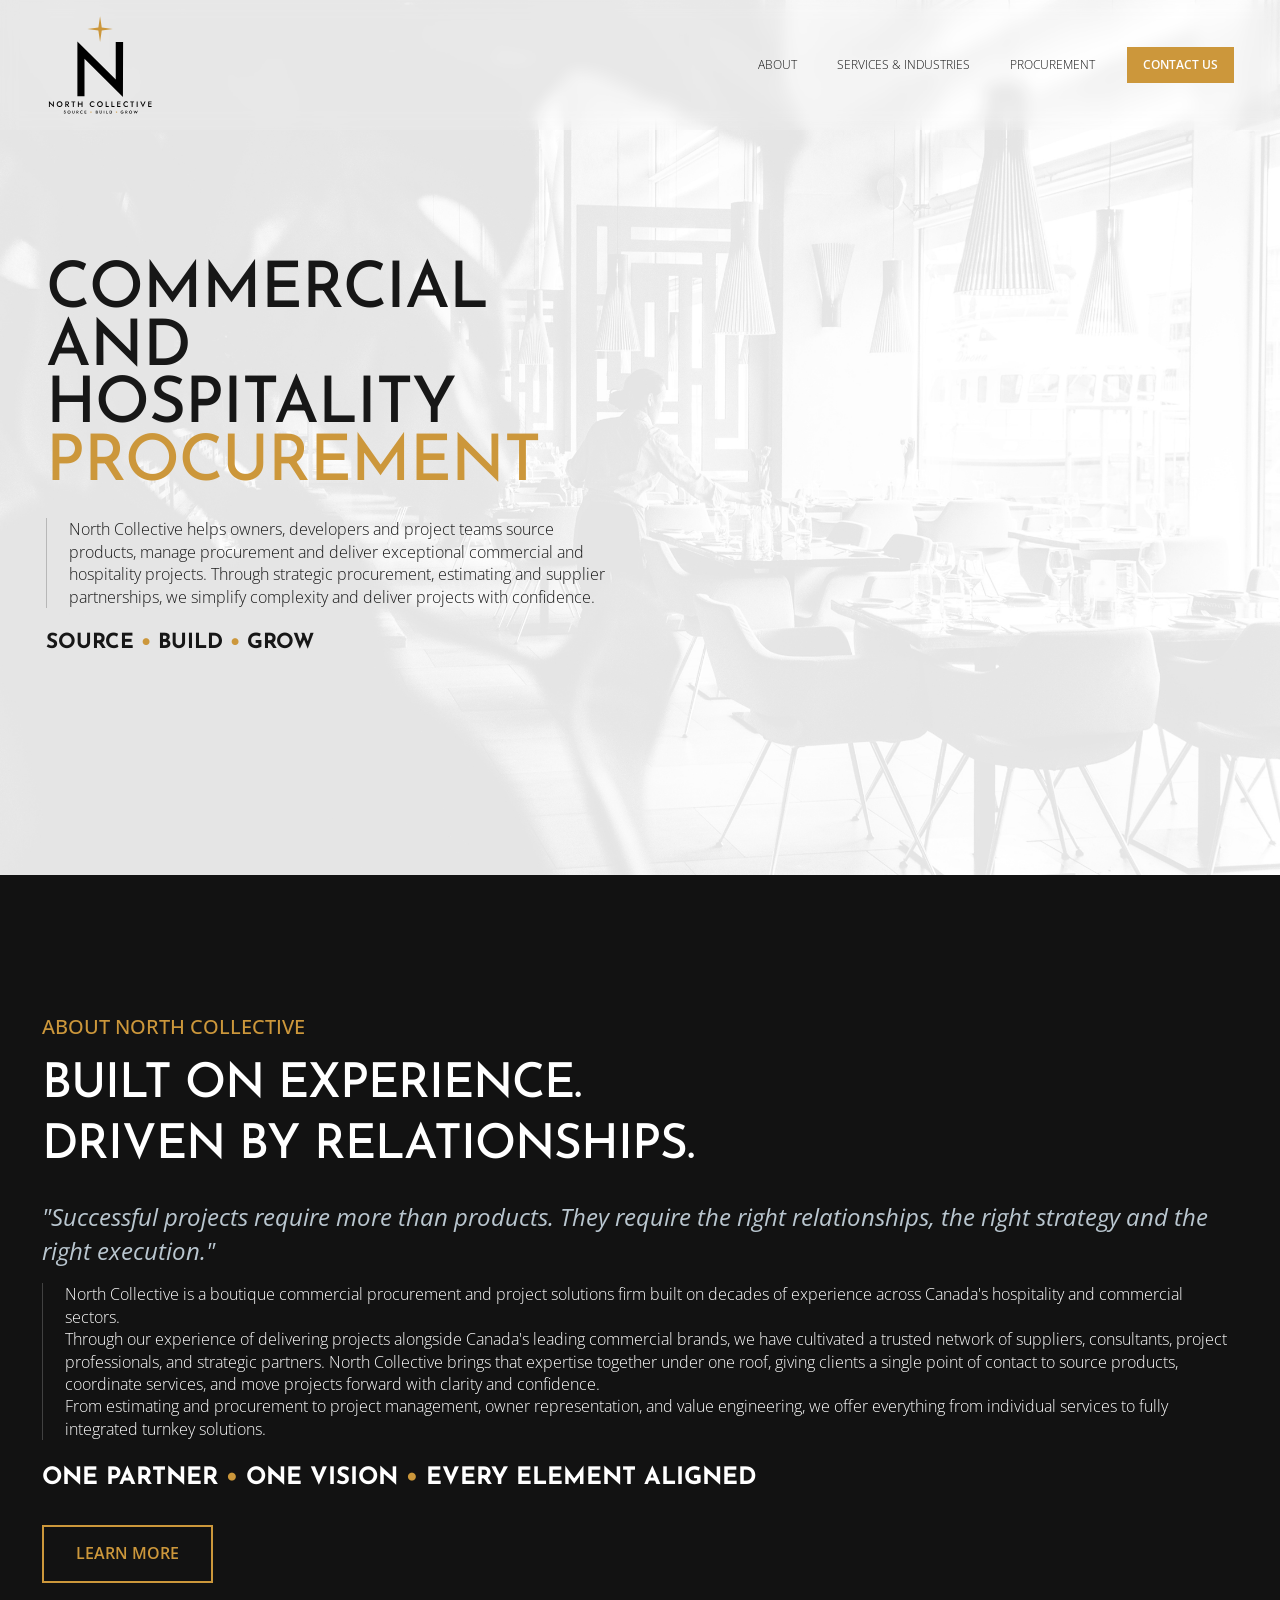
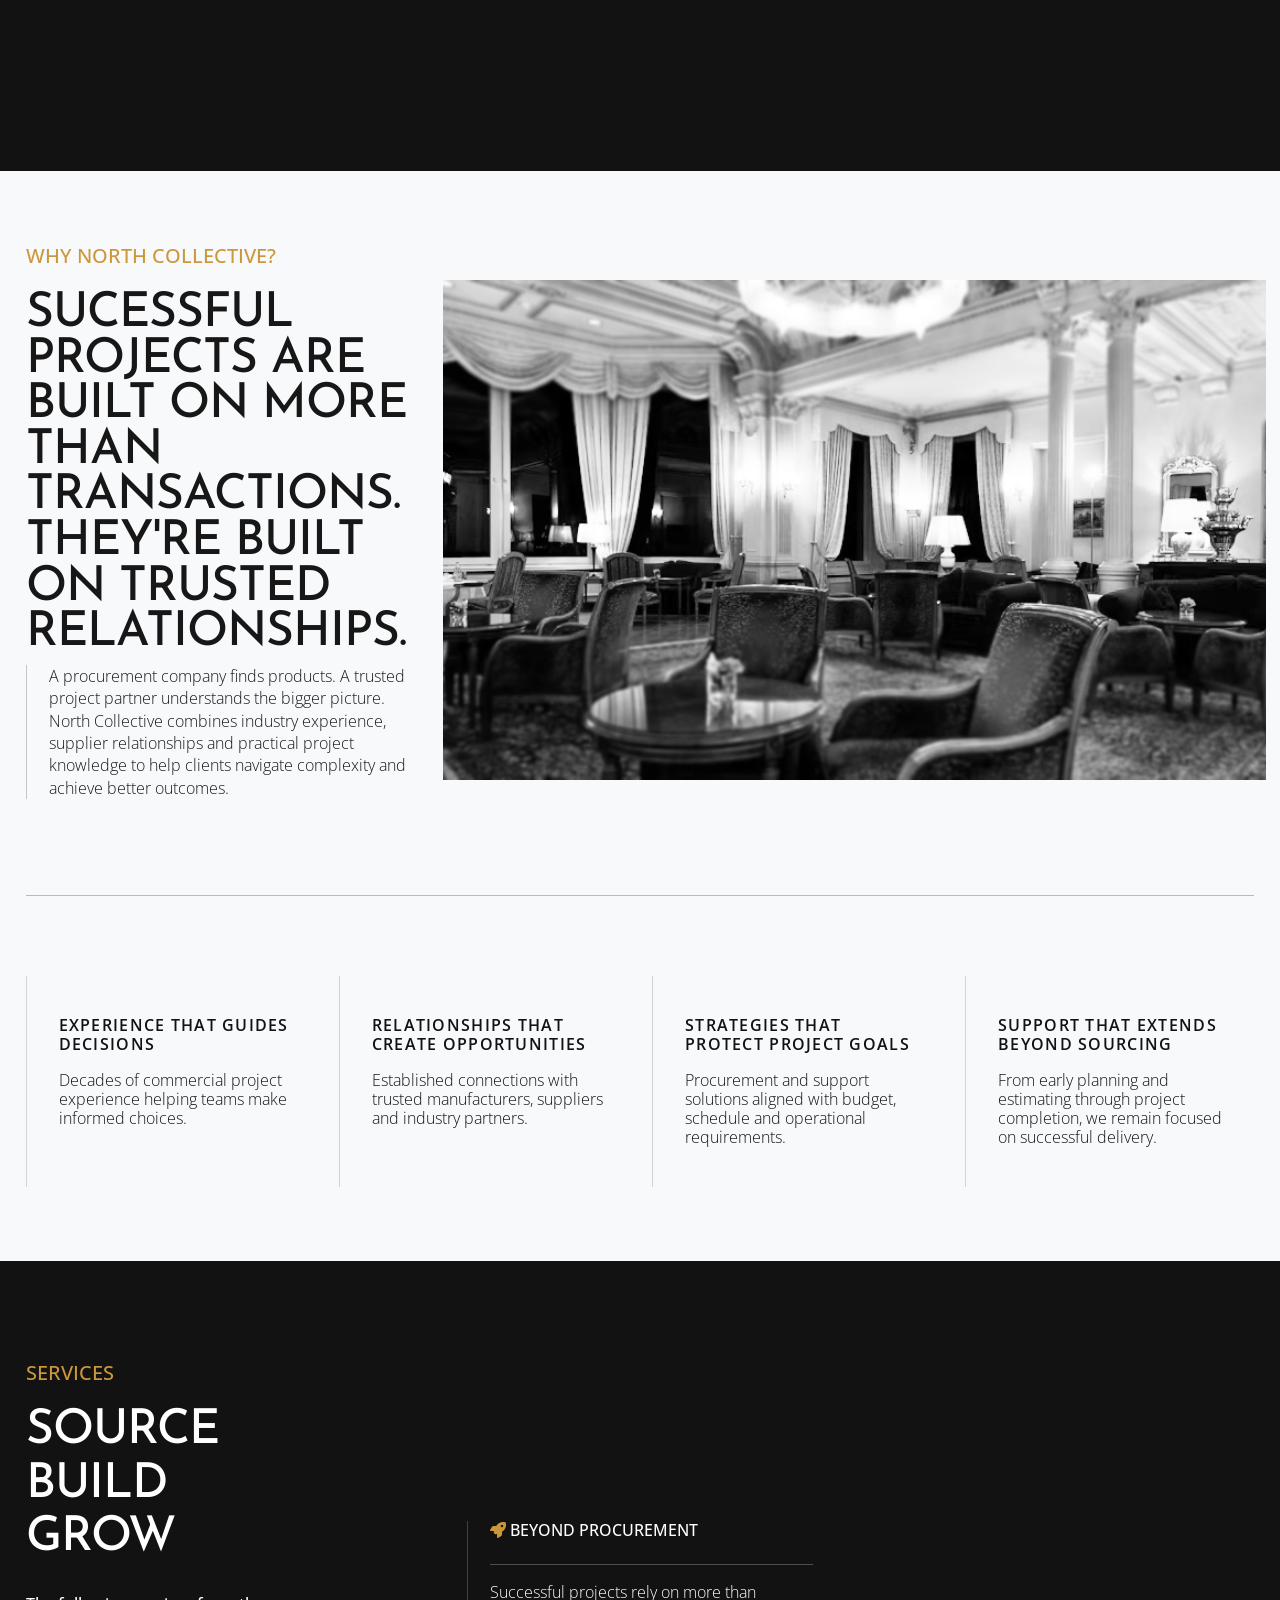
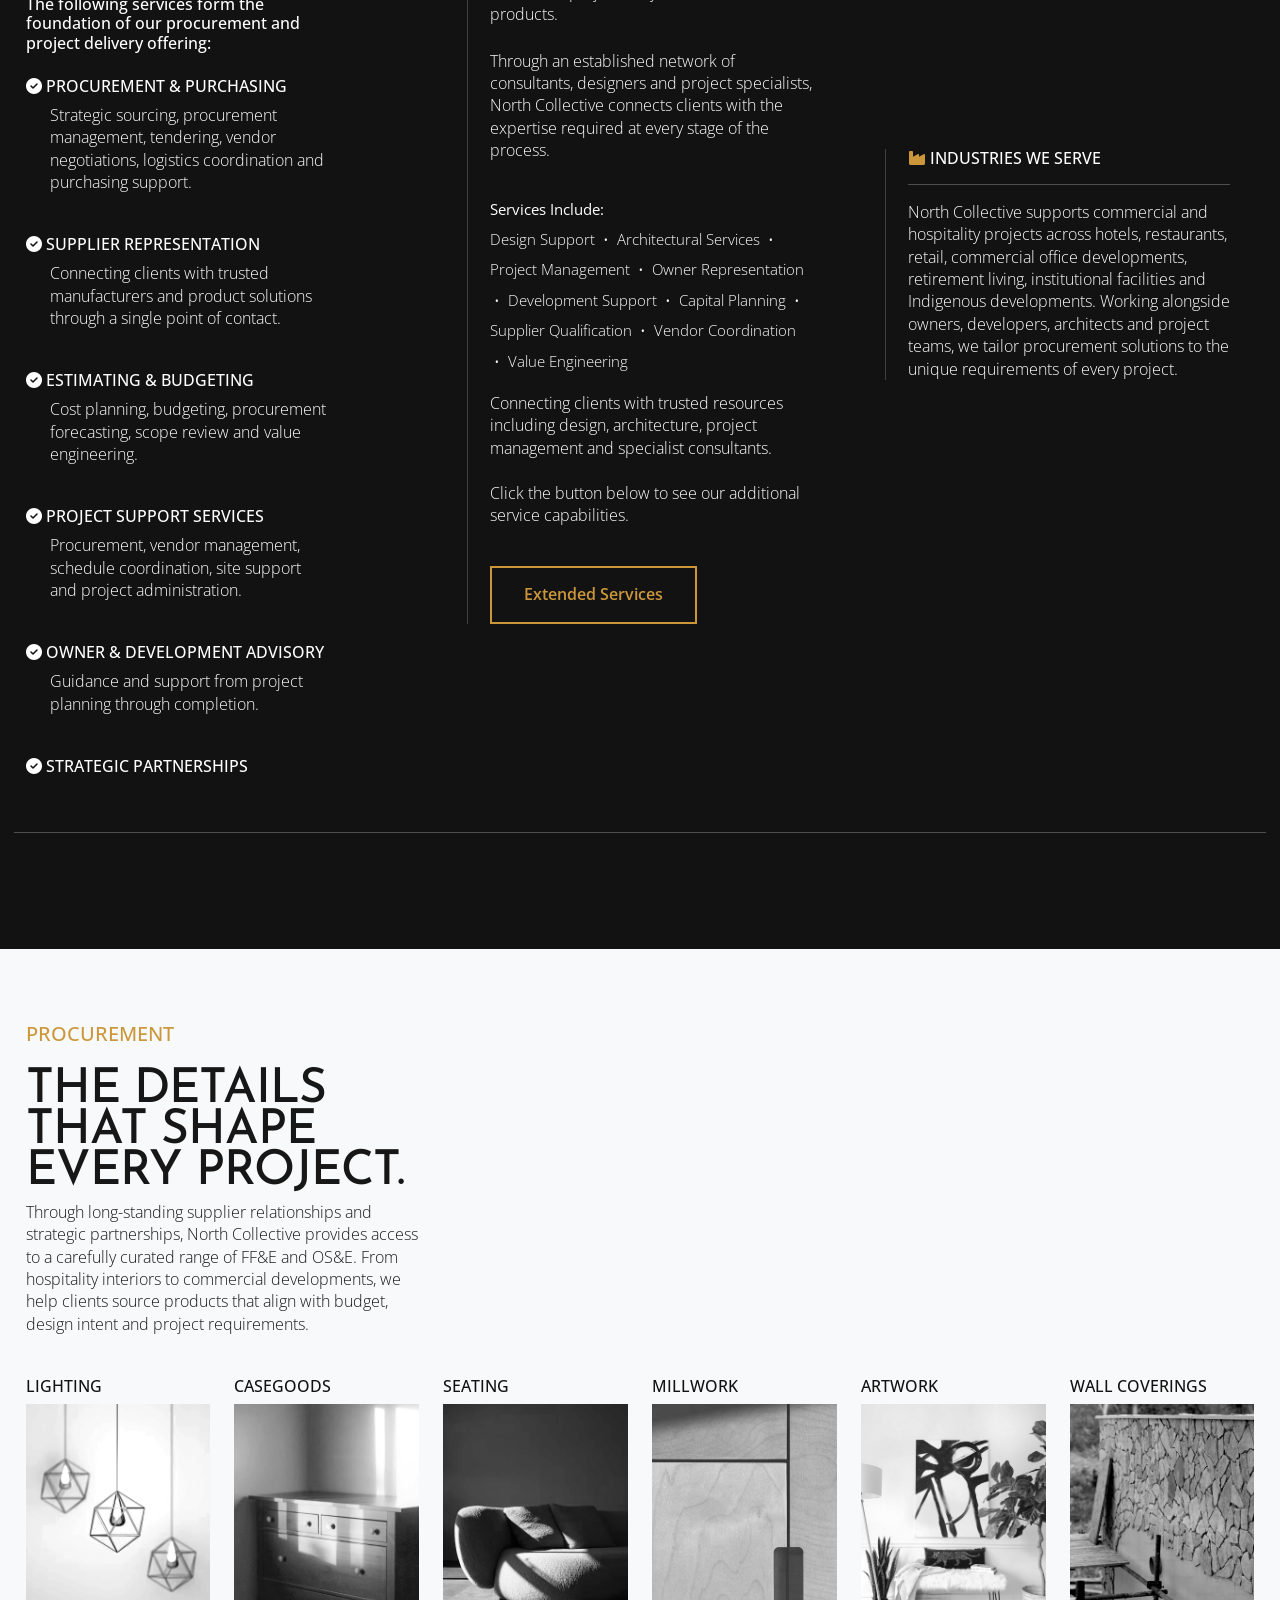
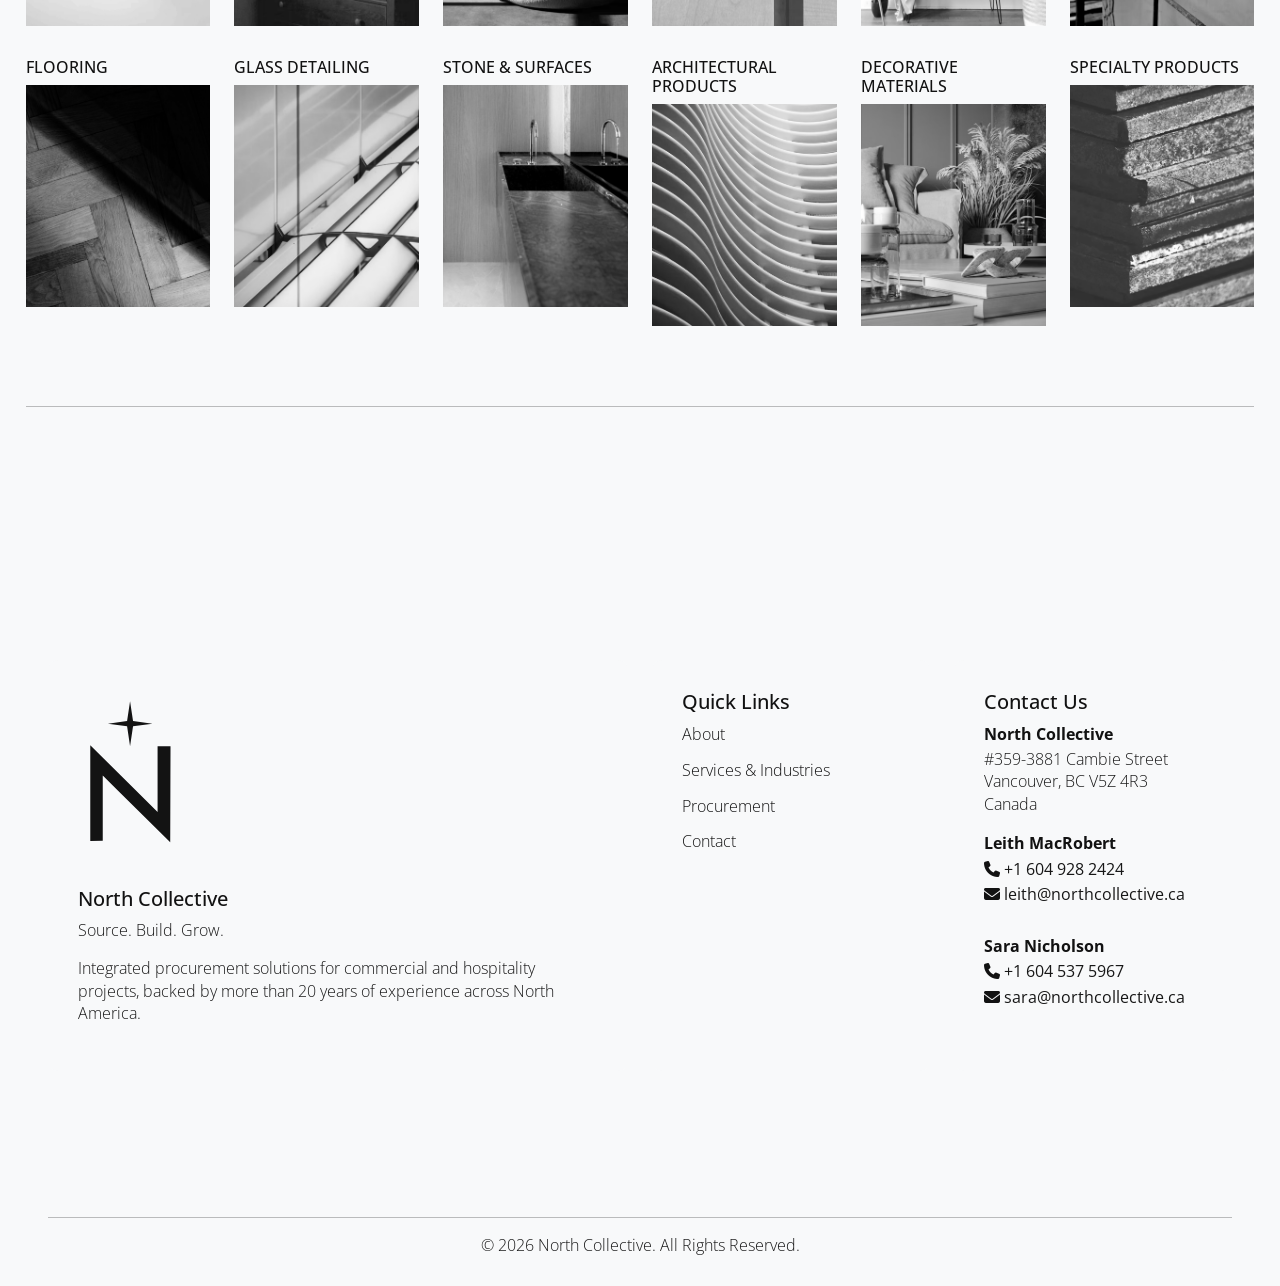
==== index.html @ ea425a79 "padding fix" ====
<!-- index.html -->
<!DOCTYPE html>
<html lang="en">
   <head>
      <meta charset="UTF-8" />
      <meta name="viewport" content="width=device-width, initial-scale=1.0" />
      <title>North Collective</title>
      <!--Fonts-->
      <link rel="preconnect" href="https://fonts.googleapis.com" />
      <link rel="preconnect" href="https://fonts.gstatic.com" crossorigin />
      <link
         href="https://fonts.googleapis.com/css2?family=Josefin+Sans:ital,wght@0,100..700;1,100..700&family=Open+Sans:ital,wght@0,300..800;1,300..800&display=swap"
         rel="stylesheet"
      />

      <!-- Bootstrap -->
      <link
         href="https://cdn.jsdelivr.net/npm/bootstrap@5.3.8/dist/css/bootstrap.min.css"
         rel="stylesheet"
      />
      <!-- Font Awesome -->
      <link
         rel="stylesheet"
         href="https://cdnjs.cloudflare.com/ajax/libs/font-awesome/6.7.2/css/all.min.css"
      />
      <!-- Favicon-->
      <link rel="icon" type="image/svg+xml" href="src/favicon.svg" />
      <!-- Custom CSS -->
      <link rel="stylesheet" href="style.css" />
   </head>
   <body>
      <!-- =========================
         HEADER / NAVBAR
         ========================== -->
      <header class="main-header">
         <div class="container-fluid header-container">
            <nav class="navbar navbar-expand-lg w-100">
               <!-- Logo -->
               <a class="navbar-brand logo" href="index.html">
                  <img
                     class="site-logo"
                     src="src/NC-landscapelogo.svg"
                     alt="North Collective Logo"
                  />
                  <img
                     class="logo-mobile"
                     src="src/NC-landscapelogomobile.svg"
                     alt="North Collective"
                  />
               </a>
               <!-- Mobile Toggle -->
               <button
                  class="navbar-toggler navbar-toggler-black"
                  type="button"
                  data-bs-toggle="collapse"
                  data-bs-target="#mainNav"
                  aria-controls="mainNav"
                  aria-expanded="false"
                  aria-label="Toggle navigation"
               >
                  <i class="fa-solid fa-bars"></i>
               </button>
               <!-- Navigation -->
               <div class="collapse navbar-collapse" id="mainNav">
                  <ul class="navbar-nav ms-auto gap-lg-4">
                     <li class="nav-item">
                        <a class="nav-link nav-hover" href="about.html"
                           >ABOUT</a
                        >
                     </li>
                     <li class="nav-item">
                        <a class="nav-link nav-hover" href="#services"
                           >SERVICES & INDUSTRIES</a
                        >
                     </li>
                     <li class="nav-item">
                        <a class="nav-link nav-hover" href="#products"
                           >PROCUREMENT</a
                        >
                     </li>
                     <!-- <li class="nav-item">
                        <a class="nav-link nav-hover" href="#projects"
                           >PROJECTS</a
                        >
                     </li> -->
                     <li class="nav-item">
                        <a
                           class="px-3 nav-link nav-contact-btn"
                           href="mailto:leith@northcollective.ca"
                           >CONTACT US</a
                        >
                     </li>
                  </ul>
               </div>
            </nav>
         </div>
      </header>
      <!-- =========================
     HERO SECTION
     ========================== -->
      <section class="hero-section">
         <div class="hero-overlay"></div>

         <div class="container-fluid hero-container position-relative">
            <div class="row align-items-center min-vh-75">
               <!-- Left Content -->
               <div class="col-lg-6 order-2 order-lg-1">
                  <div class="hero-content ">
                     <h2 class="slide-on2">
                        COMMERCIAL AND HOSPITALITY
                        <span class="bronze-text">PROCUREMENT</span>
                     </h2>

                     <p class="borderline-black slide-on delay2">
                        North Collective helps owners, developers and project
                        teams source products, manage procurement and deliver
                        exceptional commercial and hospitality projects. Through
                        strategic procurement, estimating and supplier
                        partnerships, we simplify complexity and deliver
                        projects with confidence.
                     </p>

                     <h4 class="pt-2 fw-bold slide-on2 delay3">
                        SOURCE <span class="bronze-text">•</span> BUILD
                        <span class="bronze-text">•</span>
                        GROW
                     </h4>
                  </div>
               </div>
               <div class="col-lg-6 order-1 order-lg-2 text-end">
               </div>
            </div>
         </div>
      </section>

      <!-- =========================
         ABOUT SECTION
         ========================== -->
      <section id="about" class="two-column-section">
         <div class="container-fluid hero-container position-relative">
            <div class="row g-5">
               <div class="about-content">
                  <h5 class="bronze-text ">ABOUT NORTH COLLECTIVE</h5>
                  <div class="py-3">
                     <h2 class="text-white ">BUILT ON EXPERIENCE.</h2>
                     <h2 class="text-white ">DRIVEN BY RELATIONSHIPS.</h2>
                  </div>
                  <p class="text-white">
                     <em>
                        "Successful projects require more than products. They
                        require the right relationships, the right strategy and
                        the right execution."</em
                     >
                  </p>
                  <p class="text-white borderline">
                     North Collective is a boutique commercial procurement and
                     project solutions firm built on decades of experience
                     across Canada's hospitality and commercial sectors.
                     <br />
                     Through our experience of delivering projects alongside
                     Canada's leading commercial brands, we have cultivated a
                     trusted network of suppliers, consultants, project
                     professionals, and strategic partners. North Collective
                     brings that expertise together under one roof, giving
                     clients a single point of contact to source products,
                     coordinate services, and move projects forward with clarity
                     and confidence.
                     <br />
                     From estimating and procurement to project management,
                     owner representation, and value engineering, we offer
                     everything from individual services to fully integrated
                     turnkey solutions.
                  </p>
                  <h4 class="pt-2 fw-bold text-white">
                     ONE PARTNER <span class="bronze-text">•</span> ONE VISION
                     <span class="bronze-text">•</span>
                     EVERY ELEMENT ALIGNED
                  </h4>

                  <a href="about.html" class="hero-btn-1 mt-4"> LEARN MORE </a>
               </div>
               <div class="col-lg-6 about-summary">
               </div>
            </div>
         </div>
      </section>

      <!-- =========================
     WHY NORTH COLLECTIVE
     ========================== -->
      <section class="new-reasoning-section py-5">
         <div class="container-fluid hero-container why-content">
            <!-- Top Row -->
            <div class="row align-items-center gy-5">
               <!-- Left Content -->
               <div class="col-lg-4 narrow-column">
                  <h5 class="bronze-text text-uppercase mb-4">
                     WHY NORTH COLLECTIVE?
                  </h5>

                  <h2>
                     SUCESSFUL PROJECTS ARE BUILT ON MORE THAN TRANSACTIONS.
                     THEY'RE BUILT ON TRUSTED RELATIONSHIPS.
                  </h2>

                  <p class="borderline-black">
                     A procurement company finds products. A trusted project
                     partner understands the bigger picture.<br />
                     North Collective combines industry experience, supplier
                     relationships and practical project knowledge to help
                     clients navigate complexity and achieve better outcomes.
                  </p>
               </div>

               <!-- Right Image -->
               <div class="col-lg-8 ms-auto pe-0">
                  <img
                     src="src/whyus-lounge.jpg"
                     alt="Commercial Hospitality"
                     class="img-fluid w-100 why-image"
                  />
               </div>
            </div>

            <!-- Divider -->
            <hr class="section-divider" />

            <!-- Bottom Cards -->
            <div class="row gy-5">
               <div class="col-md-6 col-xl-3">
                  <div class="reason-card">
                     <h6 class="text-uppercase mb-3">
                        Experience that guides decisions
                     </h6>

                     <p>
                        Decades of commercial project experience helping teams
                        make informed choices.
                     </p>
                  </div>
               </div>

               <div class="col-md-6 col-xl-3">
                  <div class="reason-card">
                     <h6 class="text-uppercase mb-3">
                        Relationships that create opportunities
                     </h6>

                     <p>
                        Established connections with trusted manufacturers,
                        suppliers and industry partners.
                     </p>
                  </div>
               </div>

               <div class="col-md-6 col-xl-3">
                  <div class="reason-card">
                     <h6 class="text-uppercase mb-3">
                        Strategies that protect project goals
                     </h6>

                     <p>
                        Procurement and support solutions aligned with budget,
                        schedule and operational requirements.
                     </p>
                  </div>
               </div>

               <div class="col-md-6 col-xl-3">
                  <div class="reason-card">
                     <h6 class="text-uppercase mb-3">
                        Support that extends beyond sourcing
                     </h6>

                     <p>
                        From early planning and estimating through project
                        completion, we remain focused on successful delivery.
                     </p>
                  </div>
               </div>
            </div>
         </div>
      </section>

      <!-- =========================
     SERVICES SECTION
     ========================== -->
      <section id="services" class="two-column-section">
         <div class="container-fluid hero-container">
            <div class="row align-items-center gy-5">
               <!-- LEFT -->
               <div class="col-lg-4">
                  <div >
                     <h5 class="bronze-text mb-4">SERVICES</h5>

                     <div class="mb-4">
                        <h2 class="text-white">SOURCE</h2>
                        <h2 class="text-white">BUILD</h2>
                        <h2 class="text-white">GROW</h2>
                        <br />
                        <h6 class="text-white services-list">
                           The following services form the foundation of our
                           procurement and project delivery offering:
                        </h6>
                     </div>

                     <div class="services-list">
                        <h6 class="text-white">
                           <i class="fa-solid fa-circle-check"></i>
                           PROCUREMENT & PURCHASING
                        </h6>

                        <p class="text-white ps-4">
                           Strategic sourcing, procurement management,
                           tendering, vendor negotiations, logistics
                           coordination and purchasing support.
                        </p>

                        <br />

                        <h6 class="text-white">
                           <i class="fa-solid fa-circle-check"></i>
                           SUPPLIER REPRESENTATION
                        </h6>

                        <p class="text-white ps-4">
                           Connecting clients with trusted manufacturers and
                           product solutions through a single point of contact.
                        </p>

                        <br />

                        <h6 class="text-white">
                           <i class="fa-solid fa-circle-check"></i>
                           ESTIMATING & BUDGETING
                        </h6>

                        <p class="text-white ps-4">
                           Cost planning, budgeting, procurement forecasting,
                           scope review and value engineering.
                        </p>

                        <br />

                        <h6 class="text-white">
                           <i class="fa-solid fa-circle-check"></i>
                           PROJECT SUPPORT SERVICES
                        </h6>

                        <p class="text-white ps-4">
                           Procurement, vendor management, schedule
                           coordination, site support and project
                           administration.
                        </p>

                        <br />

                        <h6 class="text-white">
                           <i class="fa-solid fa-circle-check"></i>
                           OWNER & DEVELOPMENT ADVISORY
                        </h6>

                        <p class="text-white ps-4">
                           Guidance and support from project planning through
                           completion.
                        </p>

                        <br />

                        <h6 class="text-white">
                           <i class="fa-solid fa-circle-check"></i>
                           STRATEGIC PARTNERSHIPS
                        </h6>
                     </div>
                  </div>
               </div>

               <!-- RIGHT -->
               <div class="col-lg-4 d-flex align-items-center">
                  <div class="mx-4 beyond-procurement borderline">
                     <div>
                        <h6 class="text-white mb-4">
                           <i class="fa-solid fa-rocket bronze-text"></i> BEYOND
                           PROCUREMENT
                        </h6>
                        <hr class="section-divider-white" />
                        <p class="text-white mb-4">
                           Successful projects rely on more than products.
                        </p>
                        <p class="text-white mb-4">
                           Through an established network of consultants,
                           designers and project specialists, North Collective
                           connects clients with the expertise required at every
                           stage of the process.
                        </p>
                        <p class="text-white mb-4"></p>
                        <p class="text-white support-services">
                           <strong> Services Include: </strong> <br />
                           Design Support &nbsp;•&nbsp; Architectural Services
                           &nbsp;•&nbsp; Project Management &nbsp;•&nbsp; Owner
                           Representation &nbsp;•&nbsp; Development Support
                           &nbsp;•&nbsp; Capital Planning &nbsp;•&nbsp; Supplier
                           Qualification &nbsp;•&nbsp; Vendor Coordination
                           &nbsp;•&nbsp; Value Engineering
                        </p>
                        <p class="text-white">
                           Connecting clients with trusted resources including
                           design, architecture, project management and
                           specialist consultants.<br />
                           <br />Click the button below to see our additional
                           service capabilities.
                        </p>
                        <a href="extendedservices.html" class="hero-btn-1 mt-4">
                           Extended Services
                        </a>
                     </div>
                  </div>
               </div>
               <div class="col-lg-4">
                  <div class="mx-4 borderline">
                     <h6 class="text-white mb-3">
                        <i class="fa-solid fa-industry bronze-text"></i>
                        INDUSTRIES WE SERVE
                     </h6>

                     <hr class="section-divider-white" />

                     <p class="text-white">
                        North Collective supports commercial and hospitality
                        projects across hotels, restaurants, retail, commercial
                        office developments, retirement living, institutional
                        facilities and Indigenous developments. Working
                        alongside owners, developers, architects and project
                        teams, we tailor procurement solutions to the unique
                        requirements of every project.
                     </p>
                  </div>
               </div>
               <hr class="section-divider-white" />
            </div>
         </div>
      </section>

      <!-- =========================
     PRODUCTS
     ========================== -->
      <section id="products" class="new-reasoning-section py-5">
         <div class="container-fluid hero-container product-content">
            <!-- Top Row -->
            <div class="row align-items-center gy-5">
               <!-- Left Content -->
               <div class="col-lg-4 narrow-column">
                  <h5 class="bronze-text text-uppercase mb-4">PROCUREMENT</h5>

                  <h2 class="h2-lineheight-fix text-uppercase">
                     THE DETAILS THAT SHAPE EVERY PROJECT.
                  </h2>

                  <p>
                     Through long-standing supplier relationships and strategic
                     partnerships, North Collective provides access to a
                     carefully curated range of FF&E and OS&E. From hospitality
                     interiors to commercial developments, we help clients
                     source products that align with budget, design intent and
                     project requirements.
                  </p>
               </div>

               <!-- Right Image -->
               <div class="col-lg-8 ms-auto pe-0"></div>
            </div>

            <!-- Divider -->
            <!-- <hr class="section-divider"> -->
            <br />

            <!-- ROW 1 -->
            <div class="row g-4 product-grid">
               <div class="col-6 col-md-4 col-lg-2">
                  <div class="product-card">
                     <h6>LIGHTING</h6>

                     <img
                        src="src/products/lighting1.jpg"
                        class="img-fluid"
                        alt="Lighting"
                     />
                  </div>
               </div>

               <div class="col-6 col-md-4 col-lg-2">
                  <div class="product-card">
                     <h6>CASEGOODS</h6>

                     <img
                        src="src/products/casegoods.jpg"
                        class="img-fluid"
                        alt="Casegoods"
                     />
                  </div>
               </div>

               <div class="col-6 col-md-4 col-lg-2">
                  <div class="product-card">
                     <h6>SEATING</h6>

                     <img
                        src="src/products/seating.jpg"
                        class="img-fluid"
                        alt="Seating"
                     />
                  </div>
               </div>

               <div class="col-6 col-md-4 col-lg-2">
                  <div class="product-card">
                     <h6>MILLWORK</h6>

                     <img
                        src="src/products/millwork.jpg"
                        class="img-fluid"
                        alt="Millwork"
                     />
                  </div>
               </div>

               <div class="col-6 col-md-4 col-lg-2">
                  <div class="product-card">
                     <h6>ARTWORK</h6>

                     <img
                        src="src/products/artwork.jpg"
                        class="img-fluid"
                        alt="Artwork"
                     />
                  </div>
               </div>

               <div class="col-6 col-md-4 col-lg-2">
                  <div class="product-card">
                     <h6>WALL COVERINGS</h6>

                     <img
                        src="src/products/wallcoverings.jpg"
                        class="img-fluid"
                        alt="Wall Coverings"
                     />
                  </div>
               </div>
            </div>

            <!-- ROW 2 -->
            <div class="row g-4 mt-2 product-grid">
               <div class="col-6 col-md-4 col-lg-2">
                  <div class="product-card">
                     <h6>FLOORING</h6>

                     <img
                        src="src/products/Flooring.jpg"
                        class="img-fluid"
                        alt="Flooring"
                     />
                  </div>
               </div>

               <div class="col-6 col-md-4 col-lg-2">
                  <div class="product-card">
                     <h6>GLASS DETAILING</h6>

                     <img
                        src="src/products/glass.jpg"
                        class="img-fluid"
                        alt="Glass Detailing"
                     />
                  </div>
               </div>

               <div class="col-6 col-md-4 col-lg-2">
                  <div class="product-card">
                     <h6>STONE & SURFACES</h6>

                     <img
                        src="src/products/stone.jpg"
                        class="img-fluid"
                        alt="Stone & Surfaces"
                     />
                  </div>
               </div>

               <div class="col-6 col-md-4 col-lg-2">
                  <div class="product-card">
                     <h6>ARCHITECTURAL PRODUCTS</h6>

                     <img
                        src="src/products/architectural.jpg"
                        class="img-fluid"
                        alt="Architectural Products"
                     />
                  </div>
               </div>

               <div class="col-6 col-md-4 col-lg-2">
                  <div class="product-card">
                     <h6>DECORATIVE MATERIALS</h6>

                     <img
                        src="src/products/decorative.jpg"
                        class="img-fluid"
                        alt="Decorative Materials"
                     />
                  </div>
               </div>

               <div class="col-6 col-md-4 col-lg-2">
                  <div class="product-card">
                     <h6>SPECIALTY PRODUCTS</h6>

                     <img
                        src="src/products/specialty.jpg"
                        class="img-fluid"
                        alt="Specialty Construction Products"
                     />
                  </div>
               </div>
            </div>
            <hr class="section-divider" />
         </div>
      </section>

      <!-- =========================
         CONTACT SECTION
         ========================== -->
      <section class="contact-section">
         <div class="px-5">
            <div class="row g-4">
               <div class="col-md-6">
                  <div class="contact-box">
                     <img
                        class="footer-logo"
                        src="src/NC-IconLogo-Black.svg"
                        alt="North Collective Logo"
                     />
                     <br />
                     <h5>North Collective</h5>
                     <p>Source. Build. Grow.</p>
                     <p>
                        Integrated procurement solutions for commercial and
                        hospitality projects, backed by more than 20 years of
                        experience across North America.
                     </p>
                  </div>
               </div>
               <div class="col-md-3">
                  <div class="contact-box">
                     <div class="footer-links">
                        <h5>Quick Links</h5>
                        <ul>
                           <li><a href="about.html">About</a></li>
                           <li>
                              <a href="index.html#services"
                                 >Services & Industries</a
                              >
                           </li>
                           <li>
                              <a href="index.html#products">Procurement</a>
                           </li>
                           <li>
                              <a href="mailto:leith@northcollective.ca"
                                 >Contact</a
                              >
                           </li>
                        </ul>
                     </div>
                  </div>
               </div>
               <div class="col-md-3">
                  <div class="contact-box">
                     <h5>Contact Us</h5>
                     <div class="company-info">
                        <strong>North Collective</strong>
                        <p>
                           #359-3881 Cambie Street<br />
                           Vancouver, BC V5Z 4R3<br />
                           Canada
                        </p>
                     </div>
                     <div>
                        <strong>Leith MacRobert</strong>
                        <br />
                        <i class="fa-solid fa-phone"></i>
                        <a href="tel:+16049282424">+1 604 928 2424</a><br />
                        <i class="fa-solid fa-envelope"></i>
                        <a href="mailto:leith@northcollective.ca"
                           >leith@northcollective.ca</a
                        >
                     </div>
                     <br />
                     <div>
                        <strong>Sara Nicholson</strong>
                        <br />
                        <i class="fa-solid fa-phone"></i>
                        <a href="tel:+16045375967">+1 604 537 5967</a><br />
                        <i class="fa-solid fa-envelope"></i>
                        <a href="mailto:sara@northcollective.ca"
                           >sara@northcollective.ca</a
                        >
                     </div>
                  </div>
               </div>
            </div>
         </div>
      </section>
      <!-- =========================
         FOOTER
         ========================== -->
      <footer class="main-footer">
         <div class="px-5 text-center">
            <hr class="section-divider-footer" />
            <p>&copy; 2026 North Collective. All Rights Reserved.</p>
         </div>
      </footer>
      <!-- Bootstrap JS -->
      <script src="https://cdn.jsdelivr.net/npm/bootstrap@5.3.8/dist/js/bootstrap.bundle.min.js"></script>
   </body>
</html>
---- style.css ----
/* =========================GLOBAL========================= */
:root {
	--primary-bg: #000000;
	--secondary-bg: #f8f9fa;
	--white: #fefefe;
	--charcoal: #121212;
	--bronze: #cc973b;
--bronze-light: #ddb05d;
	--border-light: #eee;
	--grey: #808080;
}
body {
	font-family: "Open Sans", sans-serif;
	color: var(--charcoal);
	line-height: 1.6;
}
section {
	padding: 100px 0;
}
a {
	color:#171717;
    text-decoration: none;
}

.h2-lineheight-fix
{
	line-height: 0.85;
}

em {
  color:#BAC7D0;
  font-weight: bolder;
  font-size: 24px;
}

p {
	color:#171717;
	font-family: "Open Sans", sans-serif;
	font-weight: 300;
	letter-spacing: −1px; 
	line-height:1.4 ;
}

h1 {
  color:#171717;
  font-family: "Josefin Sans", sans-serif;
 
  font-size:clamp(2.3rem,6vw,4.5rem);

line-height:.95;

letter-spacing:-.05em;
  font-weight: 600;
   /* font-size: 72px;
  letter-spacing: -7px;
  line-height: 58px; */
}

h2 {
	color:#171717;
	font-family: "Josefin Sans", sans-serif;
font-size:clamp(2rem,4vw,3rem);

line-height:.95;
	font-weight:500;
	letter-spacing:-1px;
}
h4 {
	color:#171717;
	font-family: "Josefin Sans", sans-serif;
	font-weight:400;
}
.section-heading {
	margin-bottom: 60px;
}
.bronze-text {
	color: var(--bronze);
}

.borderline {
  padding-left: 22px;
  border-left: 1px solid rgba(255, 255, 255, 0.2);
}

.borderline-right {
  border-right: 1px solid rgba(255, 255, 255, 0.2);
}

.borderline-black {
  padding-left: 22px;
  border-left: 1px solid rgba(0, 0, 0, 0.2);
}

.image-wrapper{
    position:relative;
    display:inline-block;
}

.photo-credit{
    position:absolute;
    bottom:12px;
    right:12px;
    background:rgb(24, 24, 24);
	color:white;
    padding:2px 6px;
    font-size:.6rem;
    letter-spacing:.08em;
}

li {
  font-weight: 300;
}

/* =========================HEADER========================= */
/* =========================
   DROPDOWN
========================= */

.nav-item.dropdown{
    position:relative;
}

.dropdown-menu{
    display:block;
    opacity:1;
    visibility:hidden;
    transform:translateY(10px);

    border:0;
    border-radius:0;
    background:transparent;
    box-shadow:none;
    padding:.75rem 0;
    min-width:220px;

    transition:
        opacity .3s ease,
        transform .3s ease,
        visibility .3s ease;
}

.nav-item.dropdown:hover .dropdown-menu{
    visibility:visible;
    transform:translateY(0);
}

/* Menu Items */

.dropdown-item{
	    padding-left:.5rem;
    background: rgba(255, 255, 255, 0.55);
	backdrop-filter: blur(6px);
    color:var(--charcoal);
    font-size:.8rem;
    letter-spacing:.08em;
    text-transform:uppercase;

    /* padding:.4rem 0; */

    transition:
        color .25s ease,
        padding-left .25s ease;
}

.dropdown-item:hover,
.dropdown-item:focus{
    background: rgba(255, 255, 255, 1);
    color:var(--bronze);
    padding-left:.5rem;
}

/*------------*/

.site-logo {
	height: 52px;
	width: auto;
	display: block;
	margin-left: 20px;
}
.logo-mobile {
	display: none;
}
.header-container,.hero-container {
	padding-left: 2%;
	padding-right: 2%;
}
.main-header {
    position: absolute;
    top: 0;
    left: 0;
    width: 100%;
    z-index: 1000;

    background: rgba(255, 255, 255, 0.08);
    backdrop-filter: blur(8px);
    -webkit-backdrop-filter: blur(8px);
}

.alt-header {
    position: absolute;
    top: 0;
    left: 0;
    width: 100%;
    z-index: 1000;
    background: var(--charcoal)
}

.nav-link {
	position: relative;
	font-weight: 300;
	color: var(--charcoal);
	font-size: 12px;
}
.nav-hover::after {
	content: "";
	position: absolute;
	left: 0;
	bottom: 5px;
	width: 0%;
	height: 1px;
	background: var(--bronze);
	;
	transition: width 0.3s ease;
}

.navbar.navbar-expand-lg.w-100-dark {
  background-color: var(--charcoal);
}

.nav-hover:hover::after {
	width: 100%;
}

.navbar-collapse {
  flex-grow: 1;
  flex-basis: 100%;
  align-items: center;
  padding: 20px;
}

.navbar-toggler-icon{
    display:none;
}

.navbar-toggler{
	padding-right:20px;
    border:0;
    box-shadow:none;
    color:white;
    font-size:1.6rem;
    transition:.25s;
	background-color: transparent;
}

.navbar-toggler-black{
	padding-right:20px;
    border:0;
    box-shadow:none;
    color:rgb(0, 0, 0);
    font-size:1.6rem;
    transition:.25s;
	background-color: transparent;
}

.navbar-toggler:hover{
    color:var(--bronze);
}

.navbar-toggler-black:hover{
    color:var(--bronze);
}

.navbar-toggler:focus{
    box-shadow:none;
	color:var(--bronze);
}

.navbar-toggler:active{
    opacity:.6;
	color:var(--bronze);
}
/* =========================HERO SECTION========================= */
.hero-section {
	position: relative;
	background-color: var(--secondary-bg);
	 background-image: url('src/herobg.jpg'); 
	
	background-size: cover;
	background-position: center;
	min-height: 750px;
	display: flex;
	align-items: center;
}
 /* .hero-overlay {
	position: absolute;
	inset: 0;
background: linear-gradient(
		to right,
		rgba(0,0,0,1) 0%,
		rgba(0,0,0,0) 100%
	);
} */

.min-vh-75 {
	min-height: 75vh;
}
.hero-content {
  position: relative;
  z-index: 2;
  color: var(--black);
  overflow-wrap: break-word;
  padding: 20px;
    padding-top: 20px;
    padding-bottom: 20px;
  padding-bottom: 30px;
  max-width: 600px;
  padding-top: 81px;
}
.hero-content h2 {
	font-size: clamp(2rem, 5vw, 4rem);
	line-height: 0.9;
	margin-bottom: 25px;
}
.hero-content h4 {
	font-size: clamp(1rem, 2vw, 1.3rem);
	line-height: 1.1;
}
/* BUTTON BASE */
.hero-btn-1,.hero-btn-2,.hero-btn-3 {
display: inline-block;
  color: var(--bronze);
  /* background-color: var(--bronze); */
  font-weight: 600;
  padding: 14px 32px;
  transition: all 0.3s ease;
  text-decoration: none;
  border-style: solid;
  border-width: 2px;
  border-color: var(--bronze);
}
.nav-contact-btn{
	display: inline-block;
	color: var(--white);
	background-color: var(--bronze);
	font-weight:600;
	transition: all 0.3s ease;
	text-decoration: none;
}
.hero-btn-1:hover,.hero-btn-2:hover,.hero-btn-3:hover {
	color: var(--white);
	background-color: var(--bronze-light);
	font-weight:600;
	padding: 14px 32px;
}
.nav-contact-btn:hover{
	color: var(--white);
	background-color: var(--bronze-light);
	font-weight:600;
}


/* =========================TWO COLUMN SECTION========================= */
.two-column-section {
	background: var(--charcoal);
	color: var(--white);
}
.about-page-header{
  margin-top: 20%;
  max-width: 988px;
  margin-bottom: 100px;
}

.about-content {
	padding: 40px;
}
.about-content h2 {
	font-size: clamp(2rem, 4vw, 3rem);
	line-height:0.55;
	margin-bottom: 15px;
}
.about-summary {
	position: relative;
	background-image: url('src/meetingimage.jpg');
	
	background-color: gray;
	background-size: cover;
	background-position: center;
	display: flex;
	align-items: center;
}

.about-page-padding{
	margin-top: 40px;
	padding-left: 20px;
	padding-right: 20px;
}

/* =========================NEW REASONINGS SECTION========================= */

.new-reasoning-section{
    background: var(--secondary-bg);
    padding-top:120px;
    padding-bottom:120px;
	color: var(--charcoal);
}

.new-reasoning-content {
	padding: 20px;
}
.new-reasoning-content h2 {
	font-size: clamp(2rem, 4vw, 3rem);
	line-height:0.5;
	margin-bottom: 15px;
}
.new-reasoning-summary {
	position: relative;
	background-image: url('src/meetingimage.jpg');
	
	background-color: gray;
	background-size: cover;
	background-position: center;
	display: flex;
	align-items: center;
}

/* ==========================================
   WHY NORTH COLLECTIVE
========================================== */
.narrow-column{
	max-width:600px;
}

.why-content {
	padding: 2%;
}




.why-image{
    width:100%;
    height:500px;
    object-fit:cover;
}

.section-divider{
    margin:5rem 0;
    border:0;
    border-top:1px solid rgba(0,0,0,1);
}

.section-divider-footer{

    border:0;
    border-top:1px solid rgba(0,0,0,1);
}

/* =========================REASONINGS========================= */
.reasonings-section {
	background: var(--white);
}

.reason-card i {
	font-size: 2rem;
	margin-bottom: 20px;
}

.reason-card{
    height:100%;
	padding: 40px 25px;
    padding-left:2rem;
    border-left:1px solid rgba(0,0,0,.15);
}

.reason-card h6{
    font-weight:600;
    letter-spacing:.08em;
    margin-bottom:1rem;
}

.reason-card p{
    margin-bottom:0;
    color:var(--charcoal);
    line-height:1.2;
}

/*additions*/
/* REASONINGS ROW */
.REASONINGS-row {
	display: flex;
	justify-content: space-between;
	align-items: stretch;
	margin-top: 60px;
}
.reason-item {
	flex: 1;
	text-align: center;
	padding: 0 25px;
	border-right: 1px solid var(--white);
}
.reason-image {
	padding-bottom: 10px;
	width: 100%;
	height: auto;
	/* adjust to your design */
	overflow: hidden;
}
.reason-image img {
	width: 100%;
	height: auto;
	object-fit: cover;
	display: block;
}
.reason-item:last-child {
	border-right: none;
}
.reason-item i {
	font-size: 2.5rem;
	margin-bottom: 20px;
}
.reason-item h4 {
	font-size: 1.1rem;
	margin-bottom: 15px;
}
.reason-item p {
	font-size: 0.95rem;
	line-height: 1.6;
}
/* MOBILE */
@media (max-width: 991px) {
	.REASONINGS-row {
		flex-wrap: wrap;
	}
	.reason-item {
		flex: 0 0 50%;
		border-right: none;
		margin-bottom: 40px;
	}
}

@media (max-width: 576px) {
	.reason-item {
		flex: 0 0 100%;
	}
}
/* =========================SERVICES SECTION========================= */
.service-list-grid {
    display: grid;
    grid-template-columns: repeat(2, minmax(220px, 1fr));
    gap: .75rem 3rem;
    margin-top: 2rem;
}

.service-list-grid span {
    display: block;
    color: rgba(255,255,255,.9);
    font-weight: 300;
    letter-spacing: .03em;
    padding-bottom: .6rem;
    border-bottom: 1px solid rgba(255,255,255,.08);
}

@media (max-width: 768px) {
    .service-list-grid {
        grid-template-columns: 1fr;
        gap: .75rem;
    }
}

.beyond-procurement{
    max-width:500px;
    text-align:left;
}

.border {
  border-style: solid;
  border-width: 1px;
  border-color: var(--secondary-bg);
  padding: 60px;
}

.section-divider-white{

    border:0;
    border-top:1px solid rgb(255, 255, 255);
}



.beyond-procurement .lead{
    font-size:1.2rem;
    line-height:1.8;
    font-weight:300;
}

.support-services{
    margin-top:2rem;
    color:rgba(255,255,255,.7);
    line-height:2;
    font-size:.95rem;
}


.services-list {
max-width: 300px;
}

.service-section {
	background: var(--primary-bg);
	color: var(--white);
	/* padding: 80px 0;
	*/
}
.service-row {
	align-items: stretch;
}
.client-col {
	display: flex;
}
.service-item {
	text-align: center;
	position: relative;
}
.service-image {
	height: 260px;
	background: #2b2b2b;
	border-radius: 4px;
	margin-bottom: 50px;
}
.service-icon {
	position: absolute;
	left: 50%;
	top: 260px;
	transform: translate(-50%, -50%);
	width: 80px;
	height: 80px;
	border-radius: 50%;
	background: var(--bronze);
	display: flex;
	align-items: center;
	justify-content: center;
	border: 6px solid var(--primary-bg);
}
.service-icon i {
	font-size: 1.8rem;
	color: white;
}
/* TEXT */
.service-item h4 {
	font-size: 1.1rem;
	margin-bottom: 15px;
}
.service-item p {
	font-size: 0.95rem;
	margin: 0;
	line-height: 1.6;
}
/* MOBILE */
@media (max-width: 767px) {
	.service-image {
		height: 180px;
	}
}
/* =========================PRODUCT CATEGORIES SECTION========================= */
.product-content {
	padding:2%;
}

.product-categories-section {
	background: var(--secondary-bg);
	color: var(--primary-bg);
}
.section-intro {
	max-width: 800px;
	margin: 20px auto 0;
}
.category-tile {
	position: relative;
	overflow: hidden;
	height: 240px;
	cursor: pointer;
}
.category-tile img {
	width: 100%;
	height: 100%;
	object-fit: cover;
	transition: transform 0.4s ease;
}
.category-overlay {
	position: absolute;
	inset: 0;
	display: flex;
	align-items: flex-end;
	padding: 20px;
	background:linear-gradient(to top,rgba(0,0,0,0.75),rgba(0,0,0,0.15),rgba(0,0,0,0));
}
.category-overlay h5 {
	color: white;
	margin: 0;
	font-weight: 600;
}
.category-tile:hover img {
	transform: scale(1.08);
}
/* =========================CONTACT========================= */
.contact-section {
	background: var(--secondary-bg);
}
.contact-box {
	padding: 30px;
	background: var(--secondary-bg);
	height: 100%;
	border-radius: 10px;
}
.footer-links h4 {
	margin-bottom: 20px;
}
.footer-links ul {
	list-style: none;
	padding: 0;
	margin: 0;
}
.footer-links li {
	margin-bottom: 10px;
}
.footer-links a {
	text-decoration: none;
	color: inherit;
	transition: 0.3s ease;
}
.footer-links a:hover {
	color: var (--bronze-light);
}
.footer-contact {
	list-style: none;
	padding: 0;
	margin: 0;
}
.footer-contact li {
	margin-bottom: 8px;
}
.footer-contact a {
	color: inherit;
	text-decoration: none;
}
.footer-contact a:hover {
	color: var (--bronze-light)
}

.footer-logo {
  height: 171px;
  width: auto;
  display: block;
  padding-bottom: 11px;
}
/* =========================FOOTER========================= */
.main-footer {
	background: var(--secondary-bg);
	color: var(--charcoal);
	padding: 30px 0;
}
.main-footer p {
	margin: 0;
}

/* =========================RESPONSIVE========================= */
@media (max-width: 991px) {
 .hero-content h1 {
    font-size: 2.2rem;
    line-height: 30px;
	letter-spacing: -0.1em;
  }
	.main-header {
		height: auto;
		padding: 15px 0;
		width:100%;
	}
	
}
@media (max-width: 768px) {
	section {
		padding: 70px 0;
	}
}

	.hero-content h1 {
		font-size: 2.2rem;
	}

.about-content h2{
        line-height:.95;
    }

	.site-logo {
		display: none;
	}
	.logo-mobile {
		display: block;
		height: 104px;
		width: auto;
		padding-left:20px;
	}

	@media (min-width:992px){

    .navbar-toggler-black{
        display:none;
    }

}

/* =========================Animations========================= */
.fade-in {
    opacity: 0;
    animation: fadeUp 2s ease-out forwards;
}

@keyframes fadeUp {
    from {
        opacity: 0;
    }

    to {
        opacity: 1;
    }
}

.slide-on {
    opacity: 0;
    animation: slideInRight 1s ease forwards;
    animation-delay: .4s;
}

@keyframes slideInRight {
    from {
        opacity: 0;
        transform: translateX(40px);
    }

    to {
        opacity: 1;
        transform: translateX(0);
    }
}

.slide-on2 {
    opacity: 0;
    animation: slideInLeft 0.5s ease forwards;
}

@keyframes slideInLeft {
    from {
        opacity: 0;
        transform: translateX(-40px);
    }

    to {
        opacity: 1;
        transform: translateX(0);
    }
}

.delay2 {
	animation-delay:0.4s;
}

.delay3 {
	animation-delay:0.6s;
}
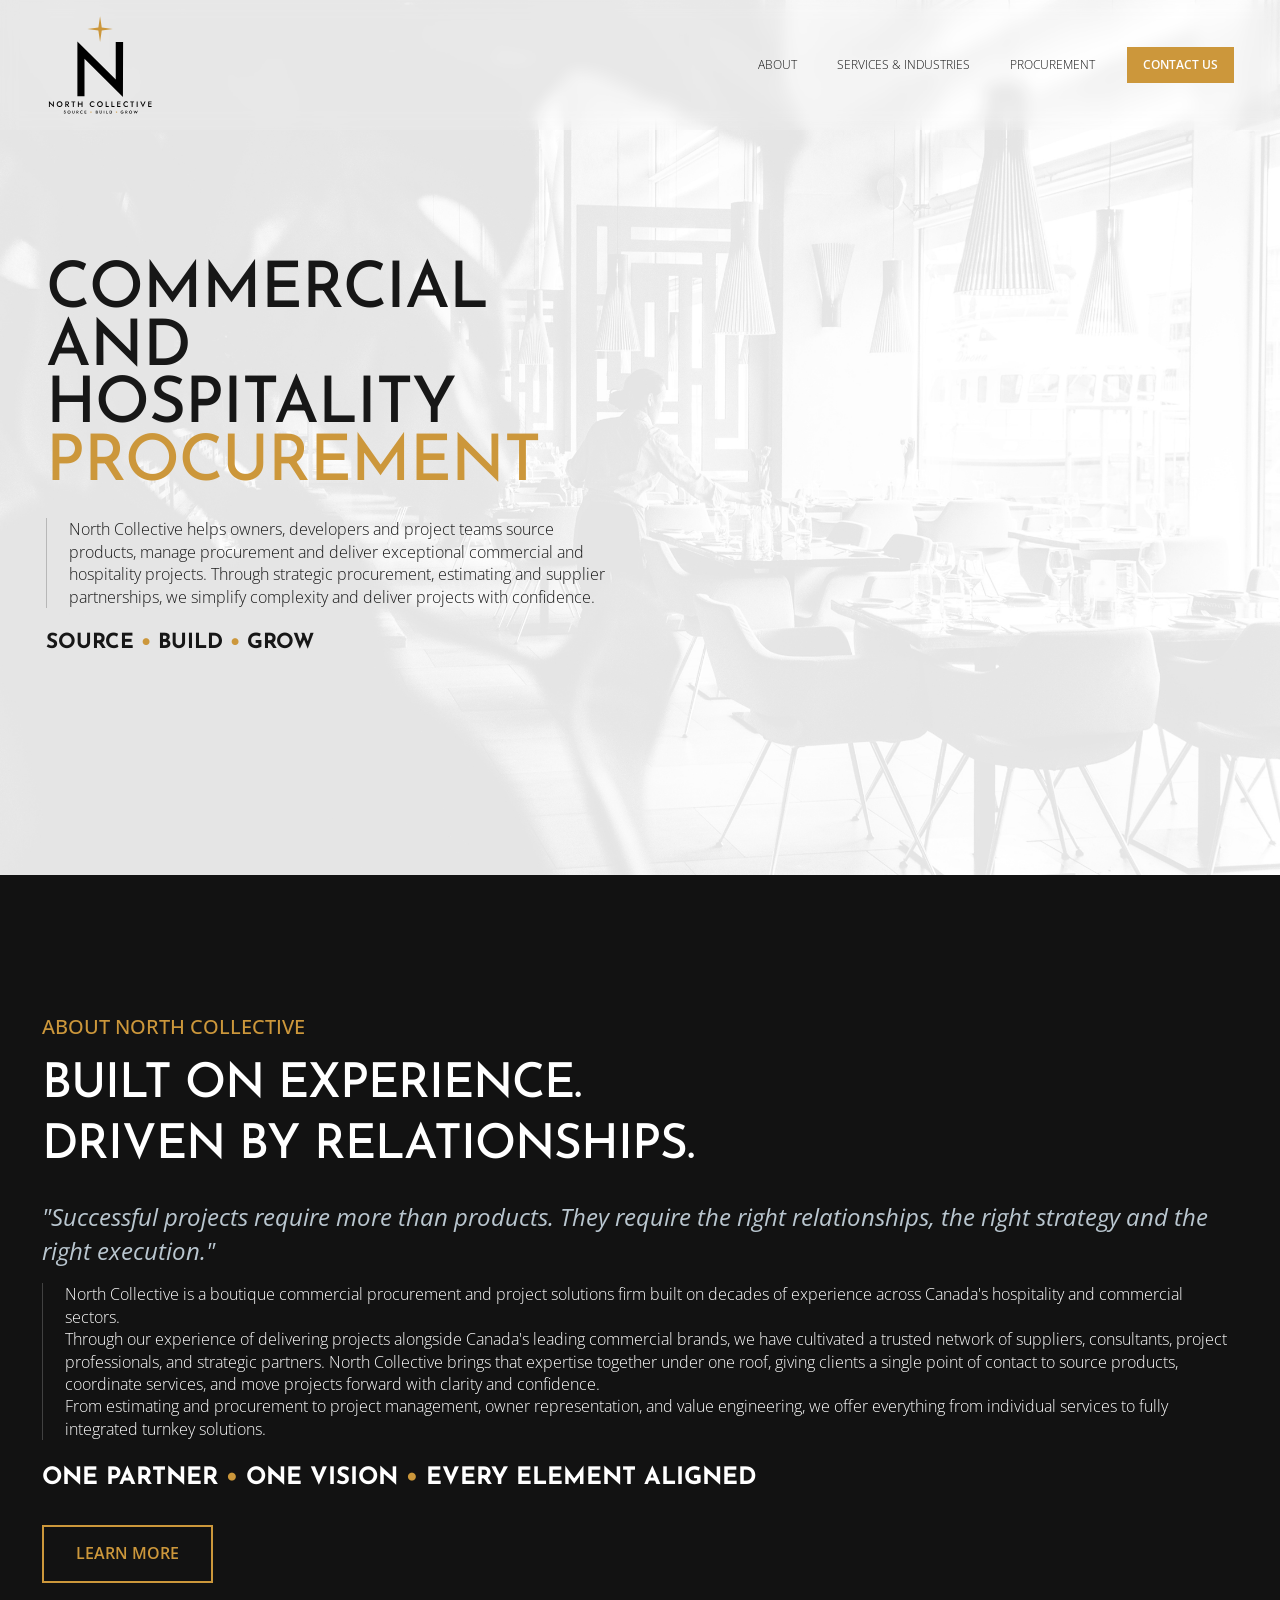
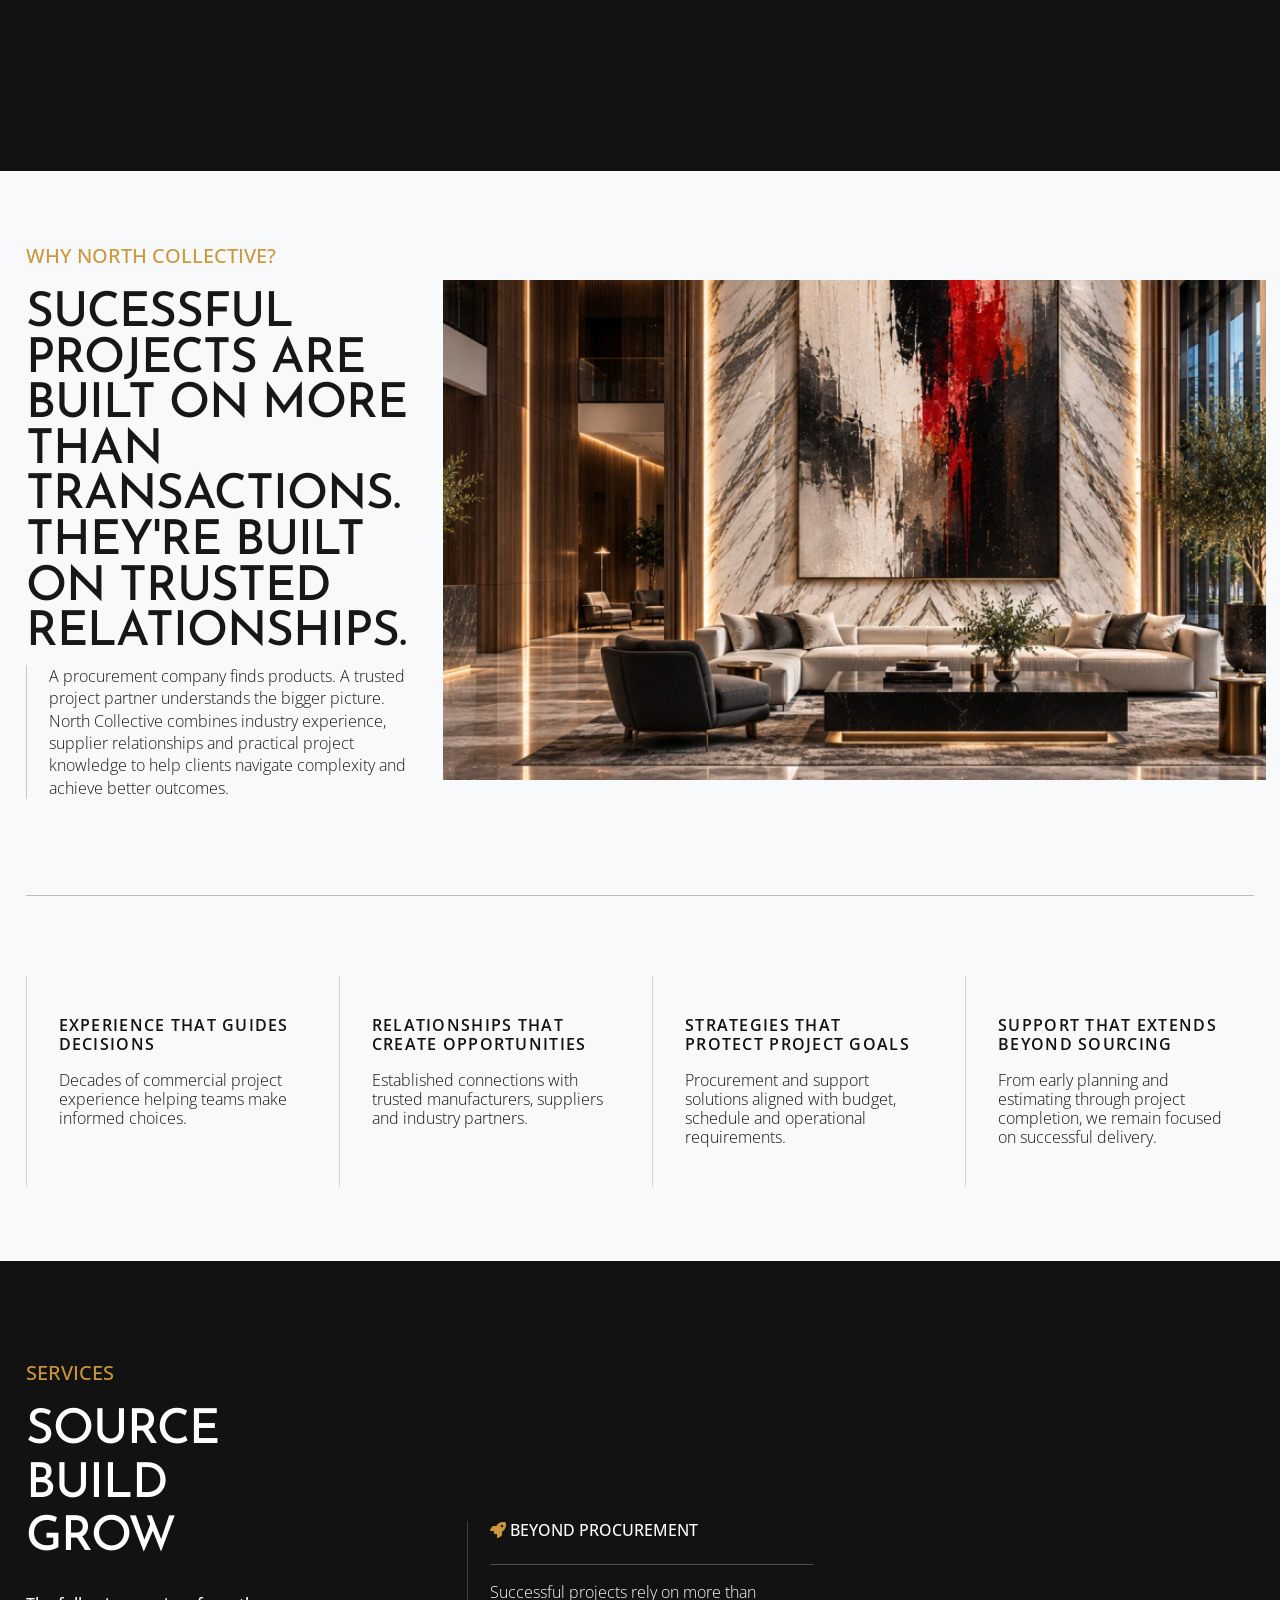
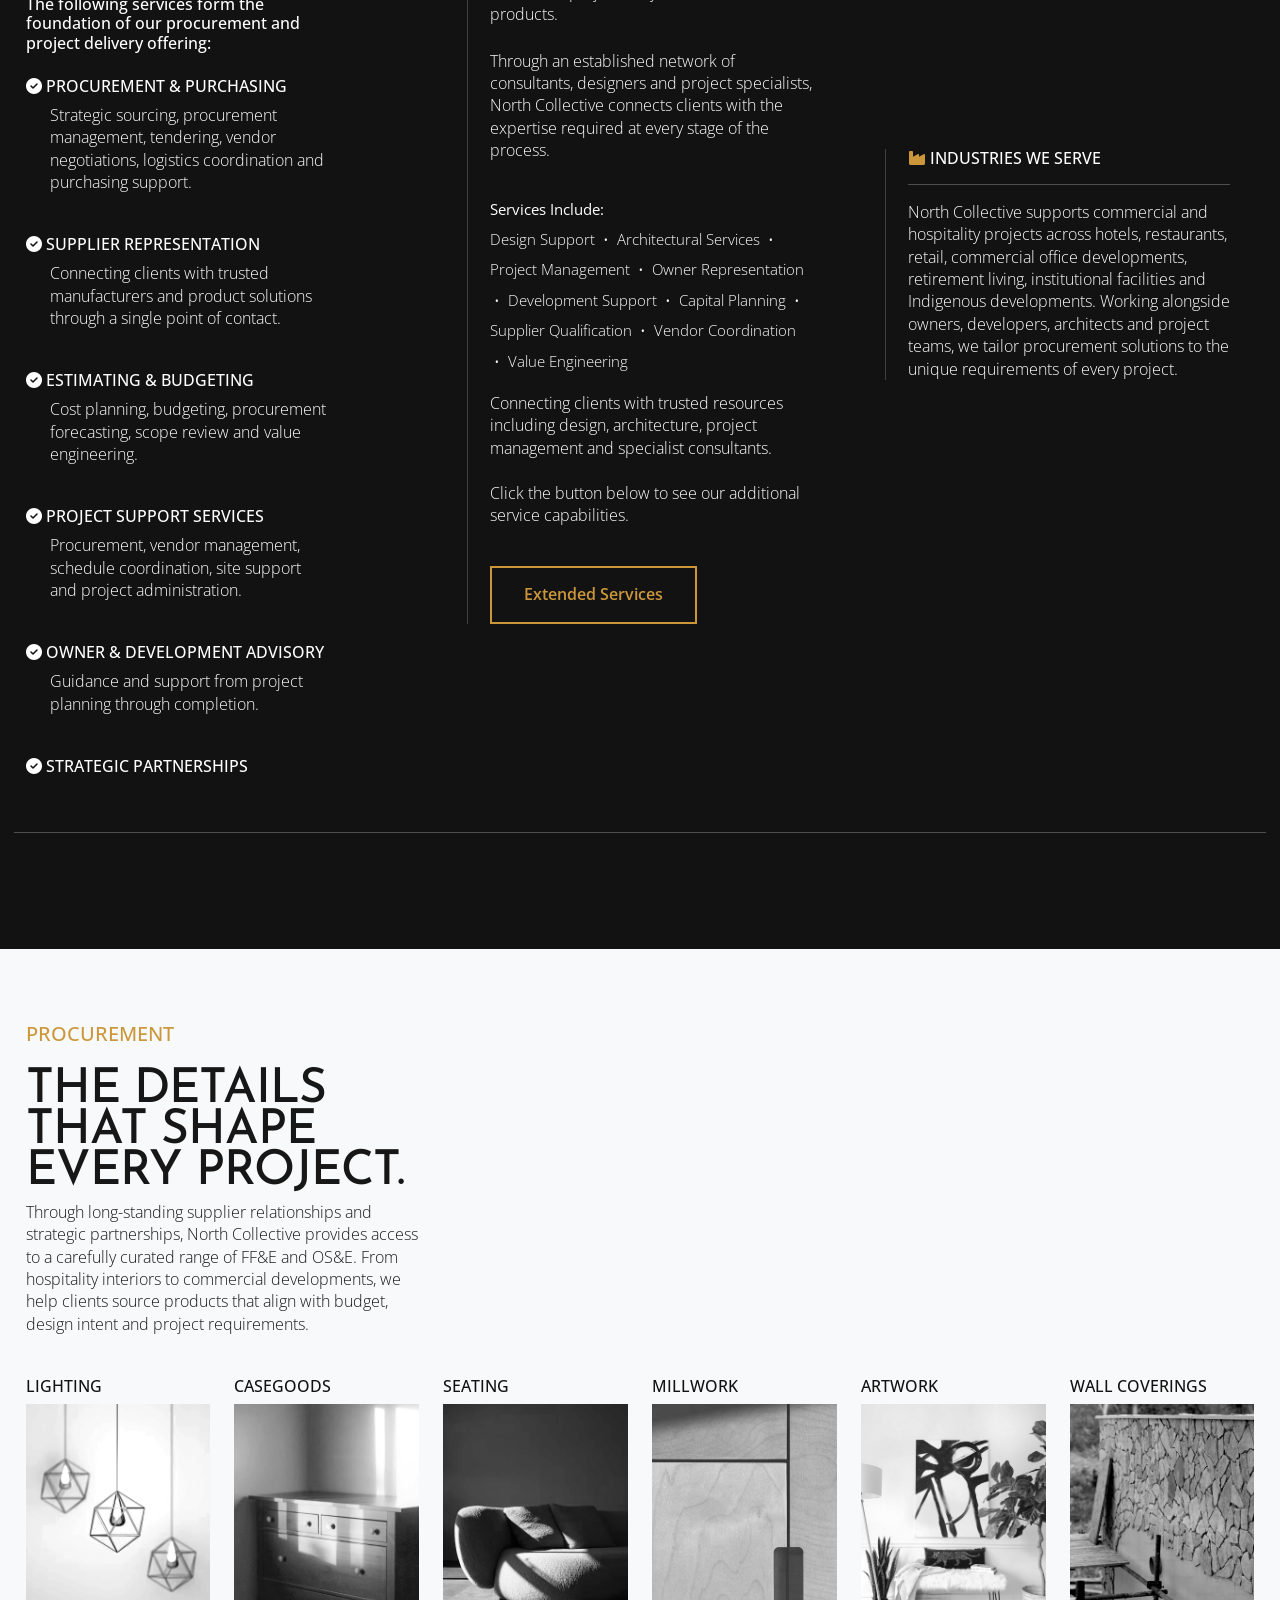
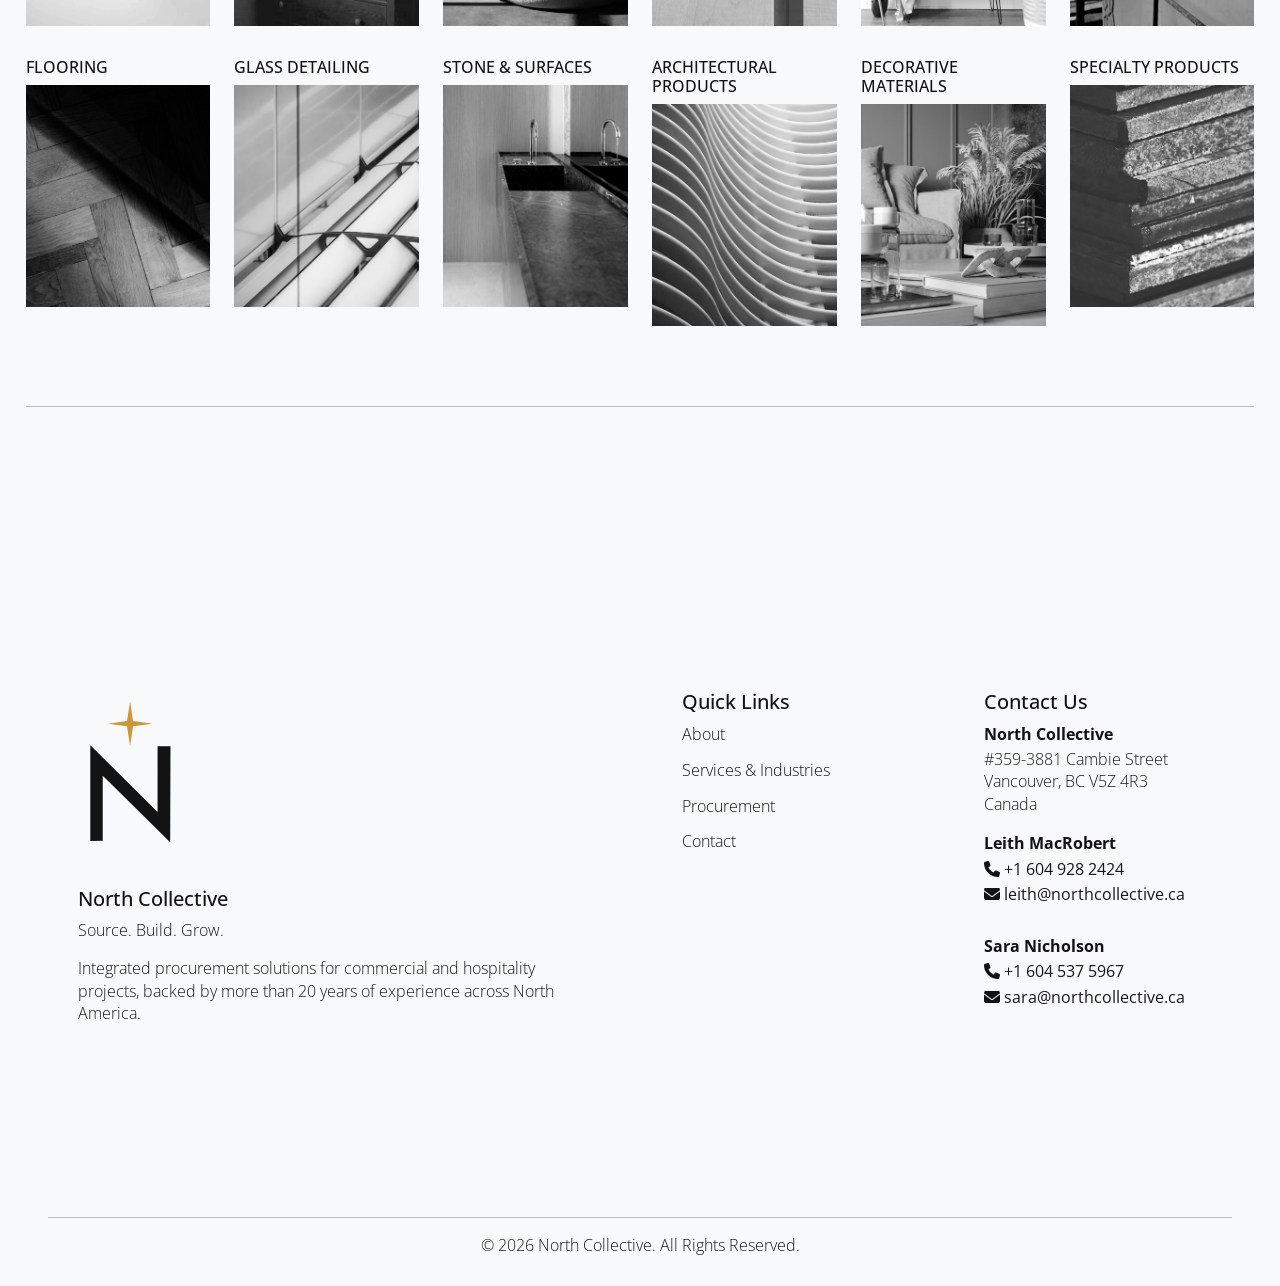
==== commit 833bcb9f: "updated image" ====
--- a/index.html
+++ b/index.html
@@ -215,7 +215,7 @@
                <!-- Right Image -->
                <div class="col-lg-8 ms-auto pe-0">
                   <img
-                     src="src/whyus-lounge.jpg"
+                     src="src/artimage.jpg"
                      alt="Commercial Hospitality"
                      class="img-fluid w-100 why-image"
                   />
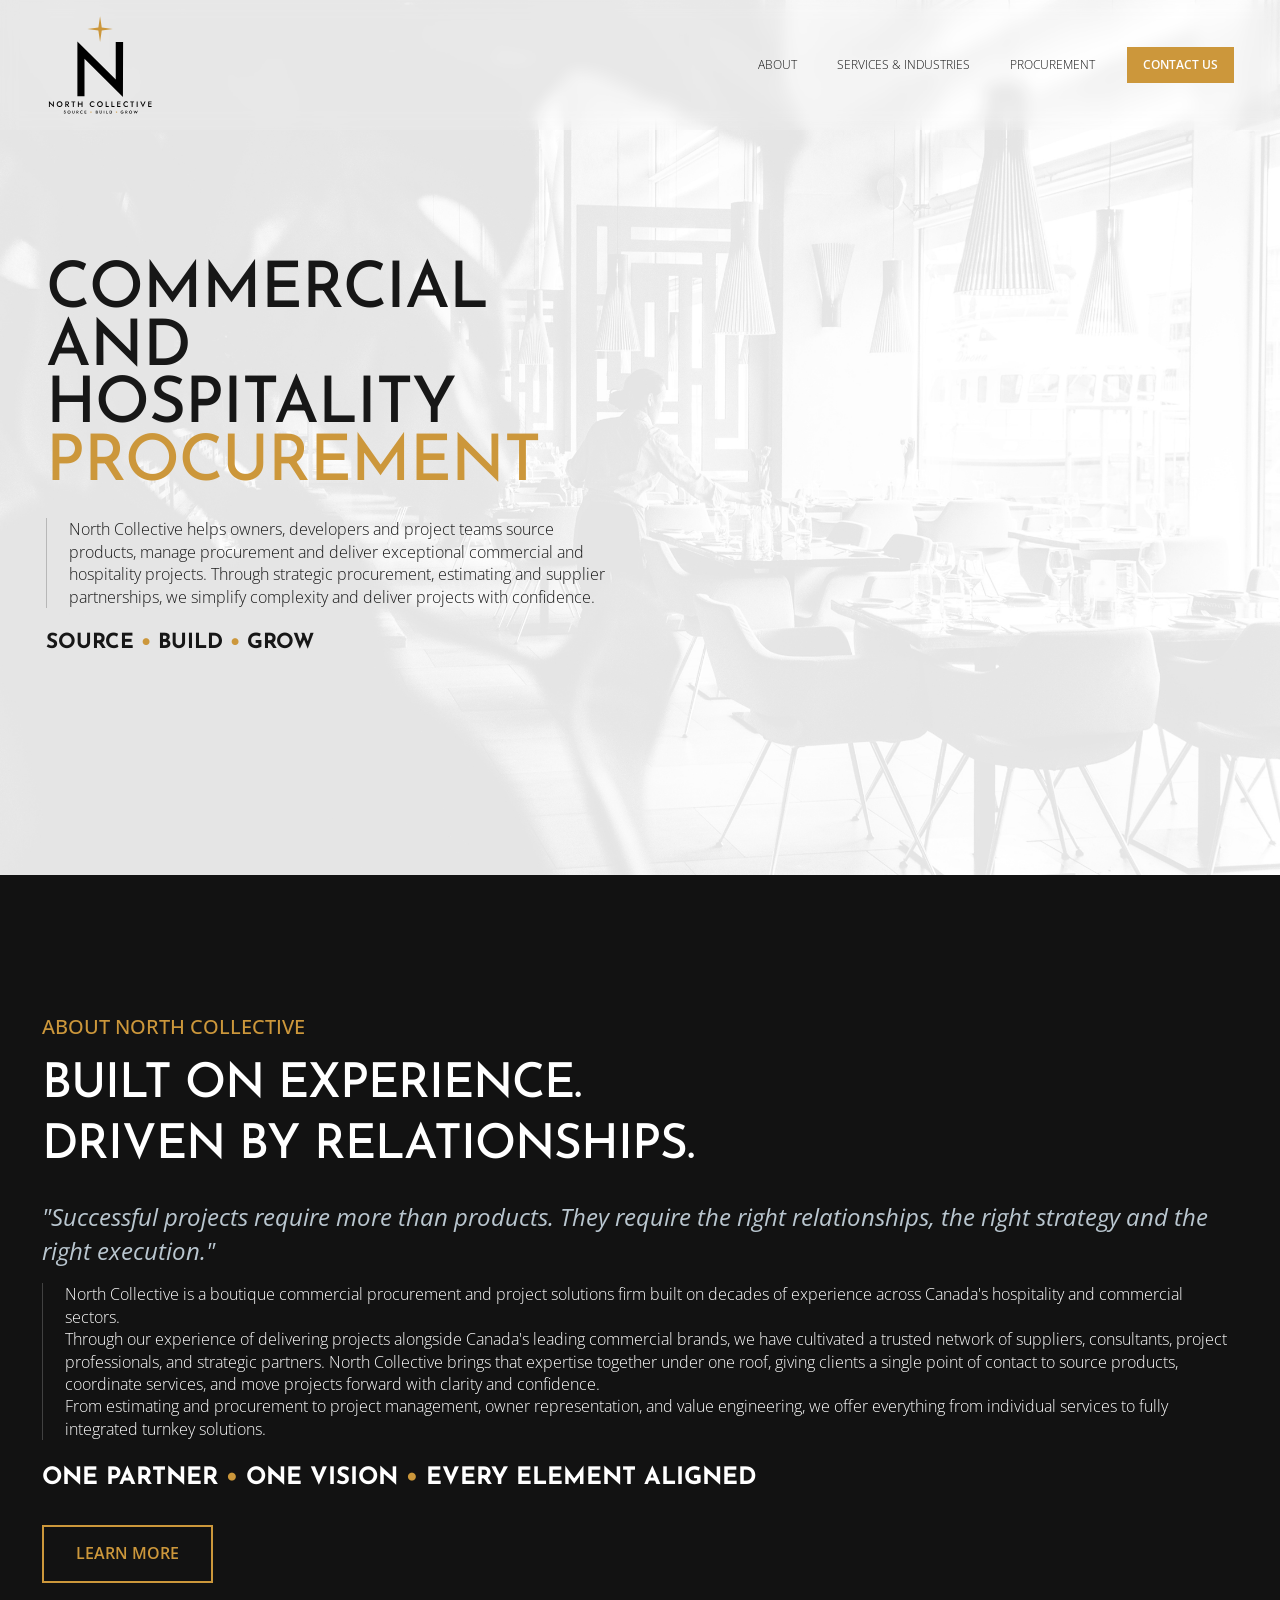
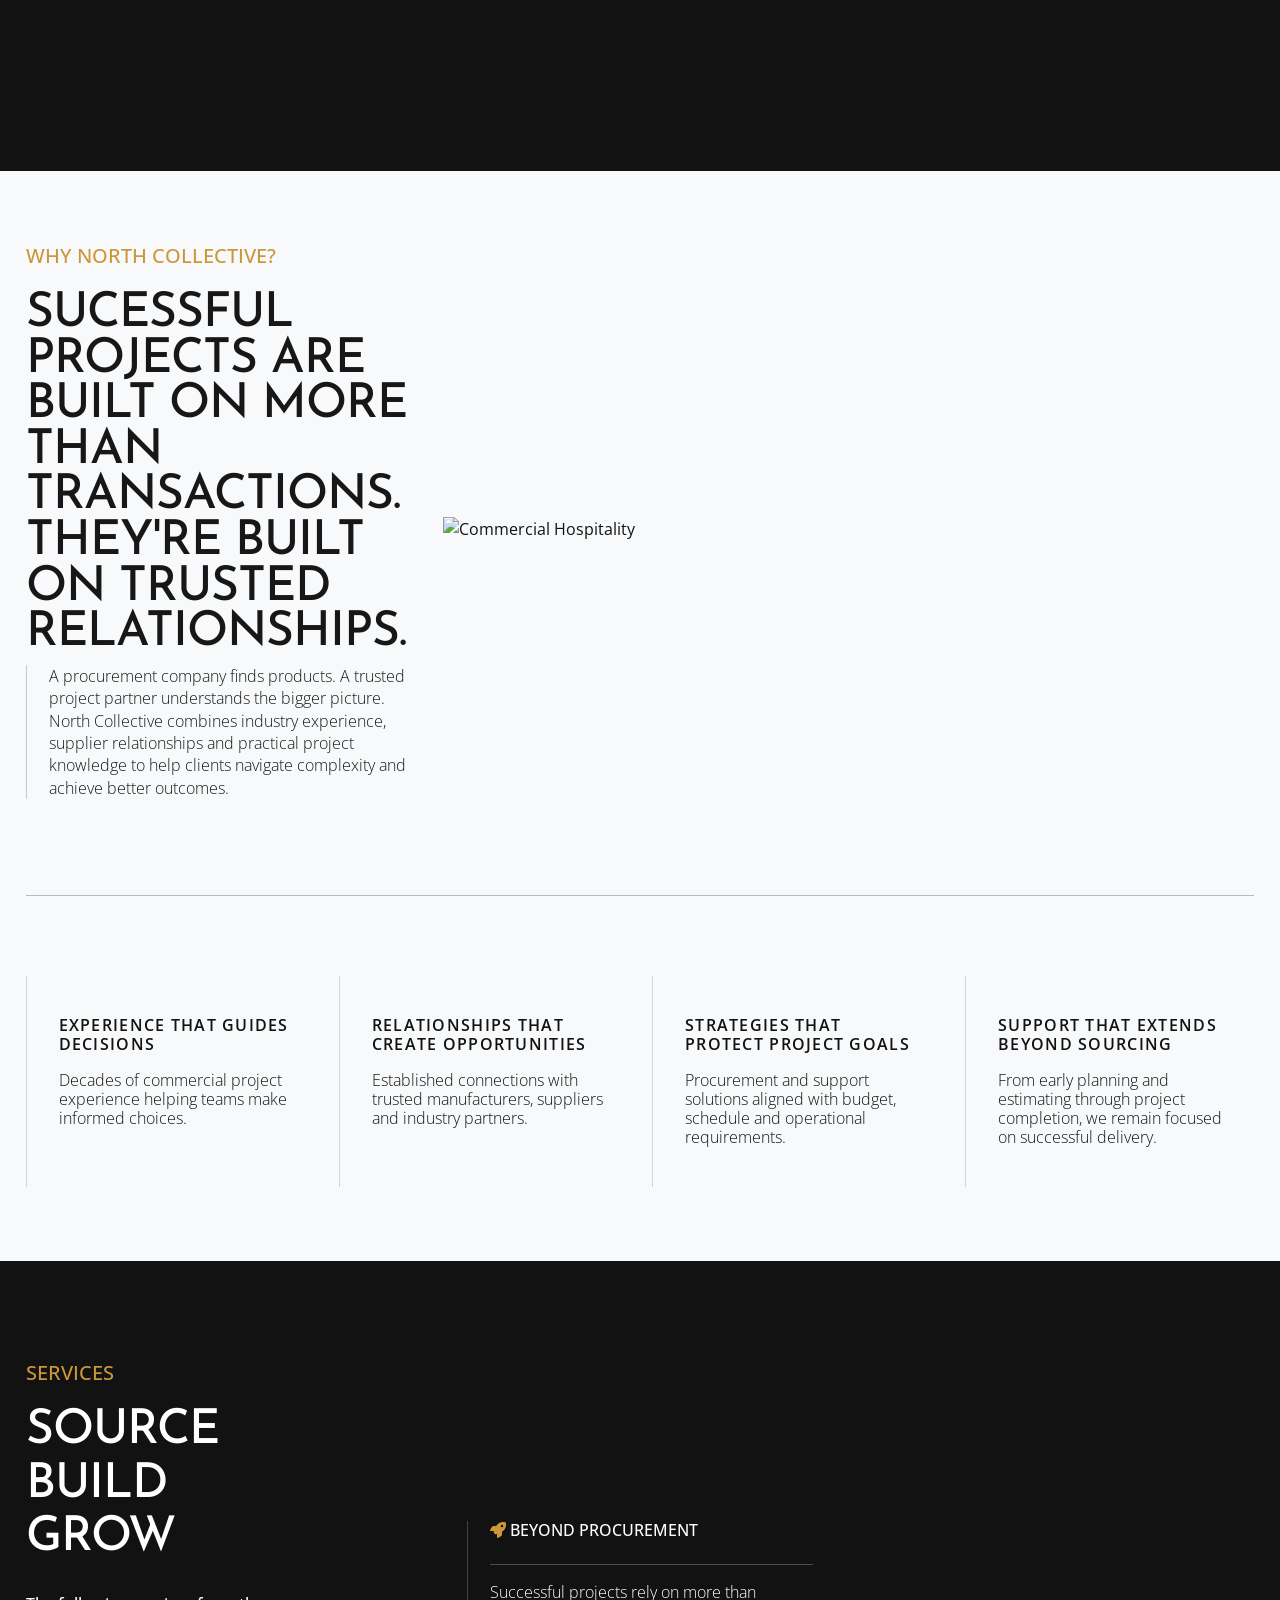
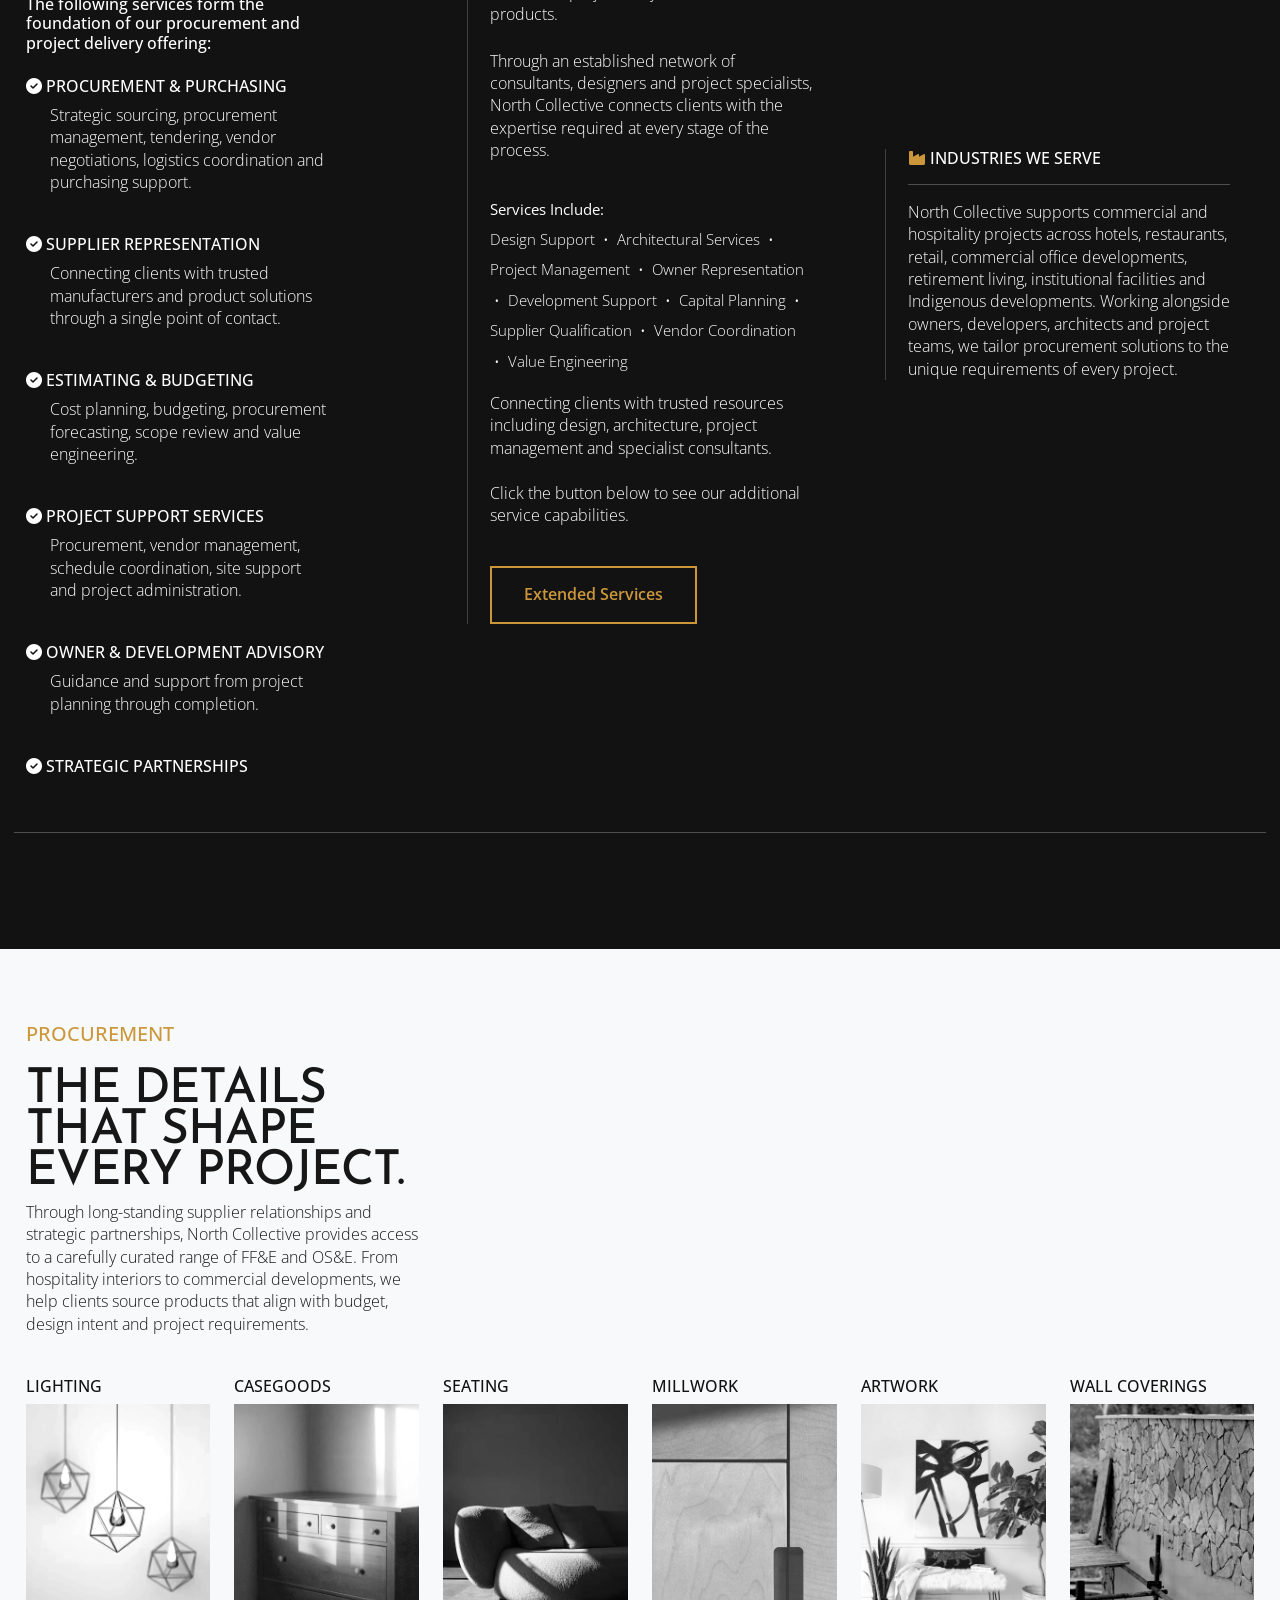
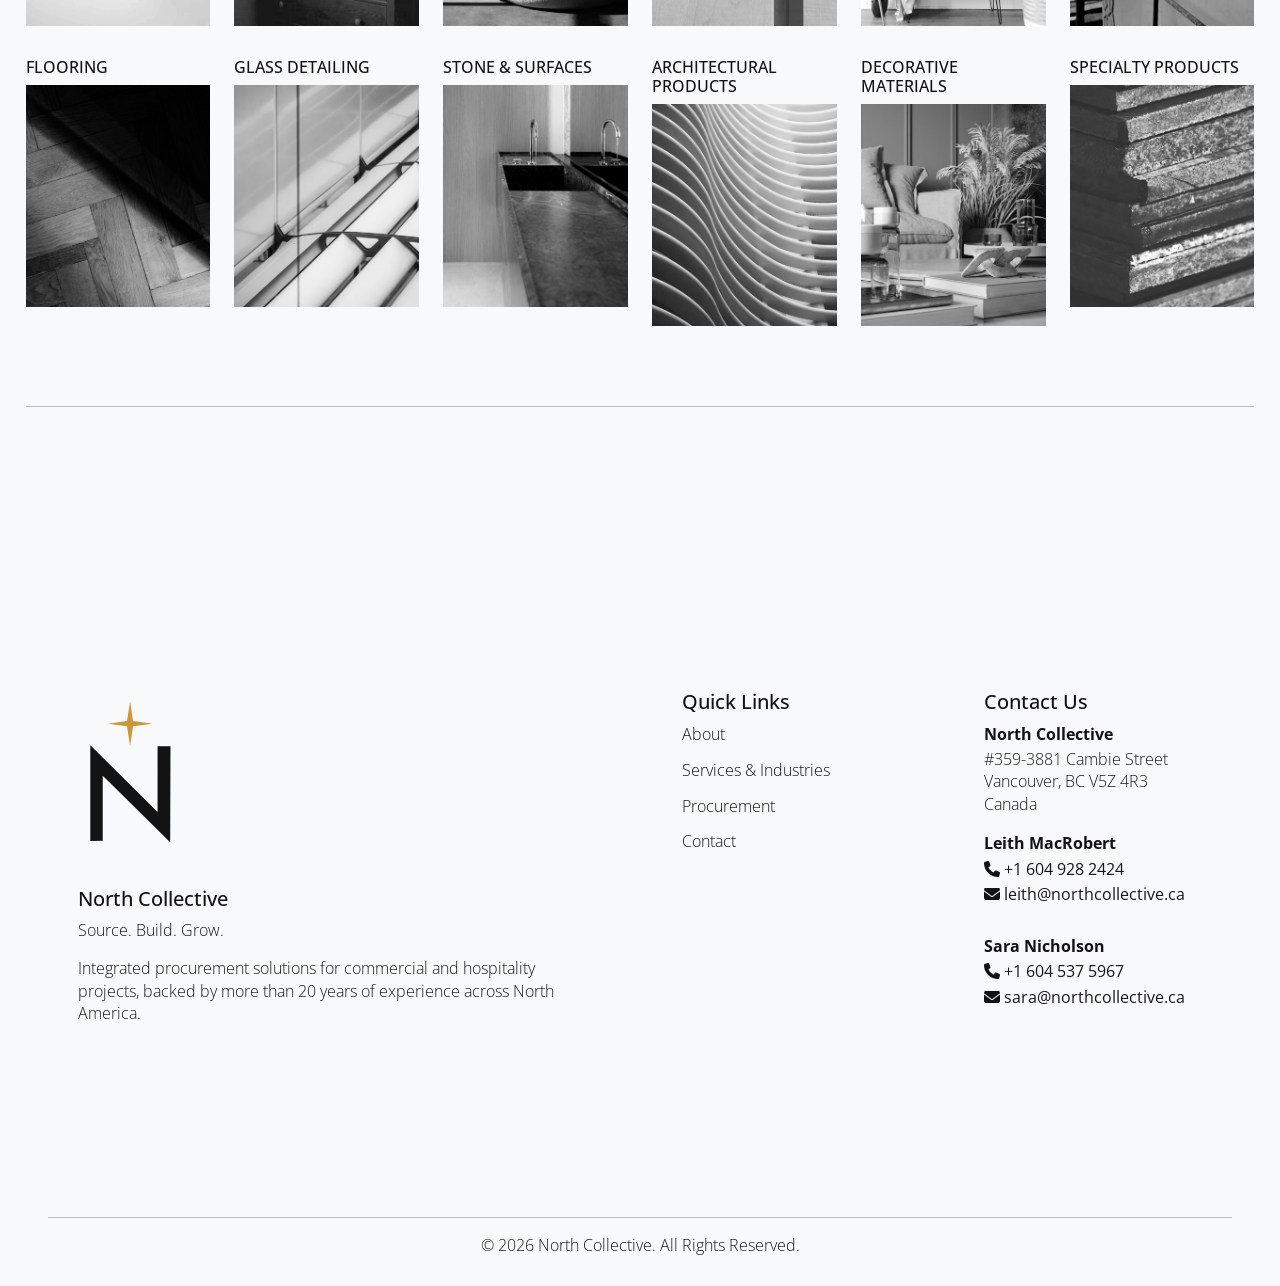
==== commit 4baf6a33: "updated image?" ====
--- a/index.html
+++ b/index.html
@@ -215,7 +215,7 @@
                <!-- Right Image -->
                <div class="col-lg-8 ms-auto pe-0">
                   <img
-                     src="src/artimage.jpg"
+                     src="src/altimage.png"
                      alt="Commercial Hospitality"
                      class="img-fluid w-100 why-image"
                   />
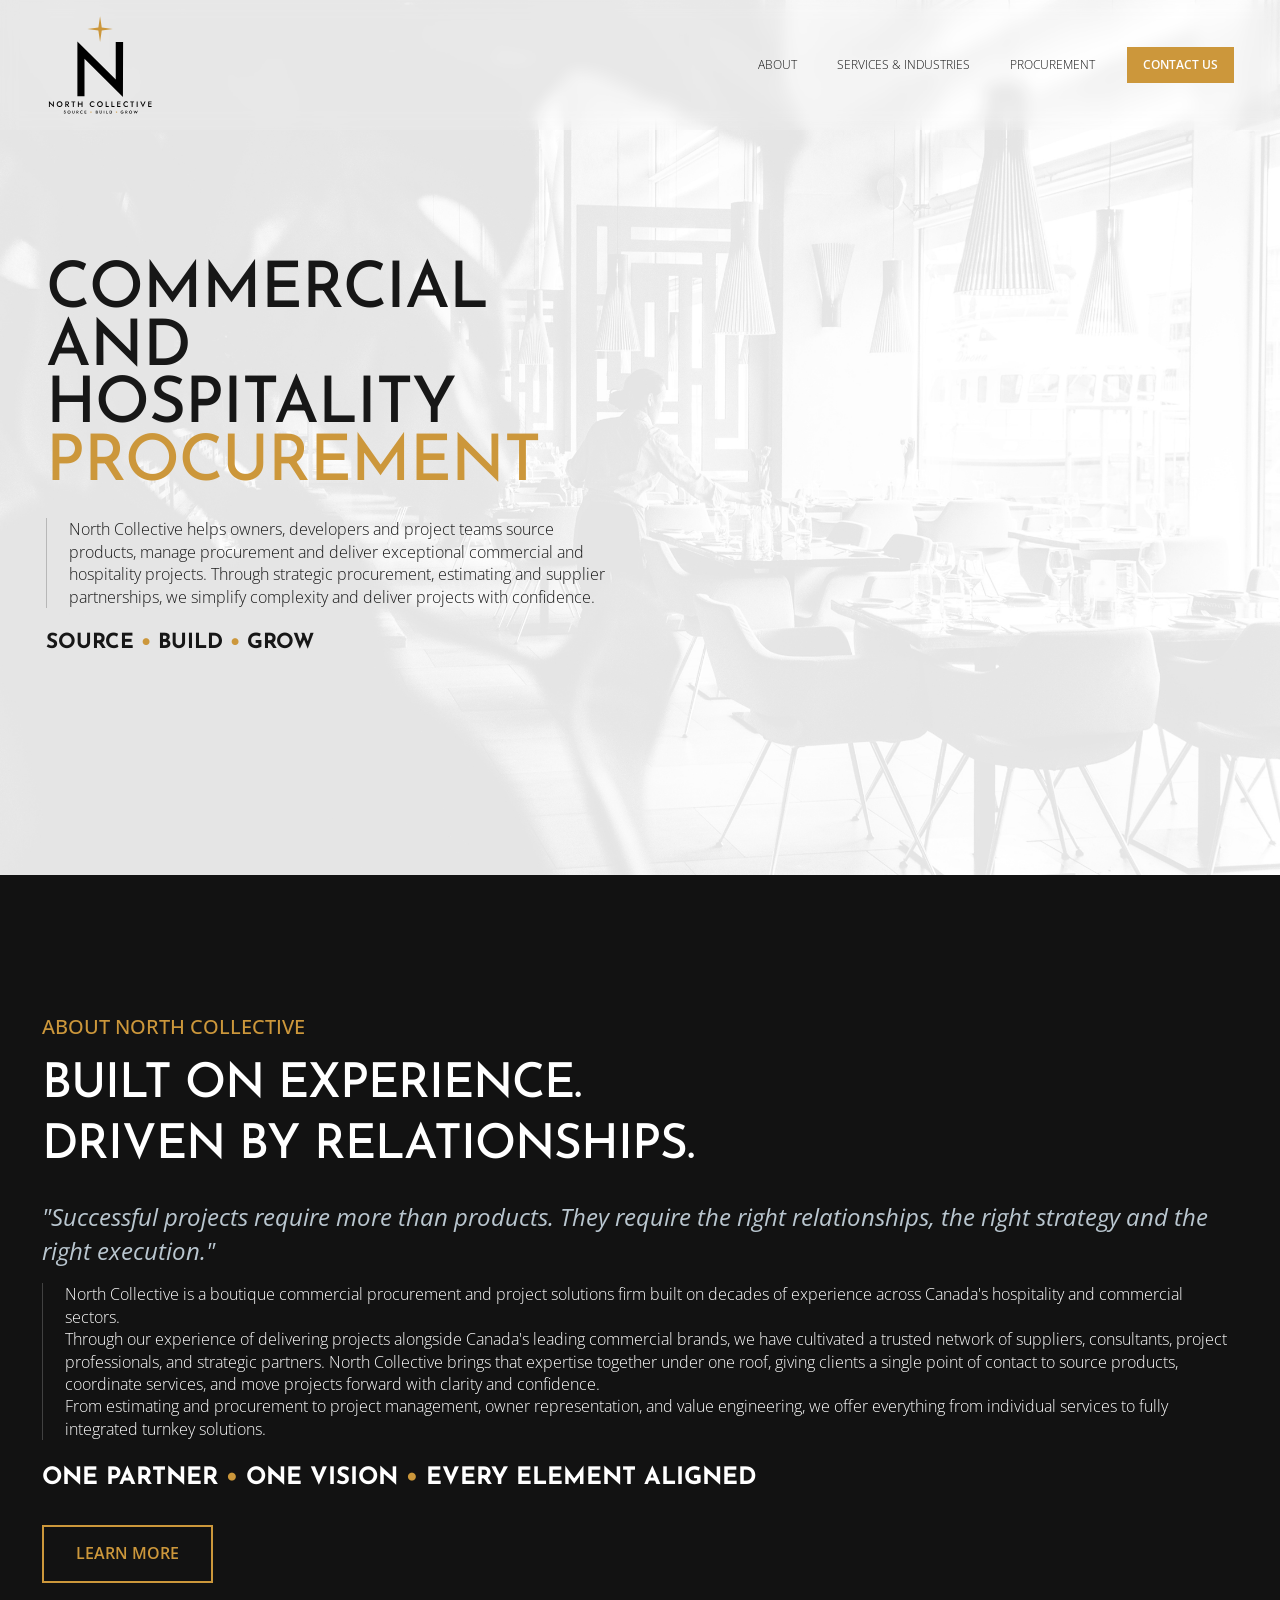
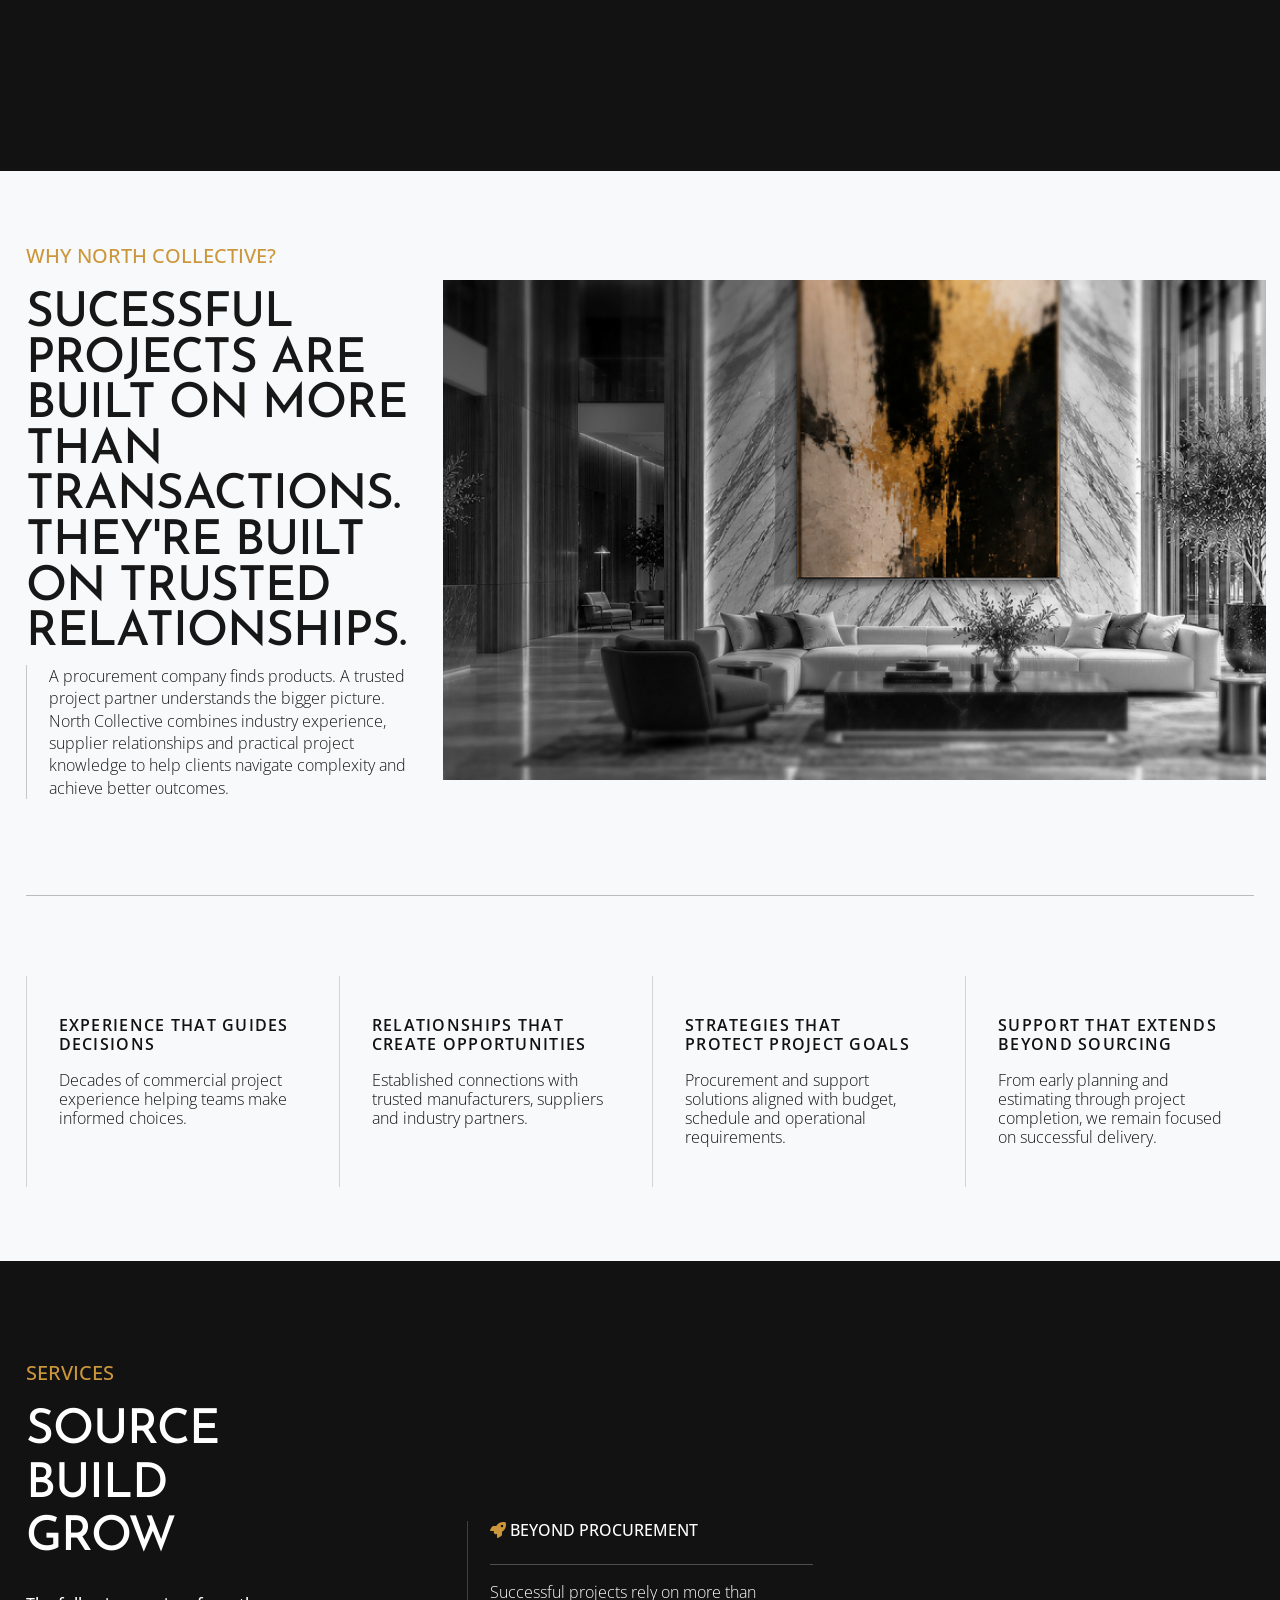
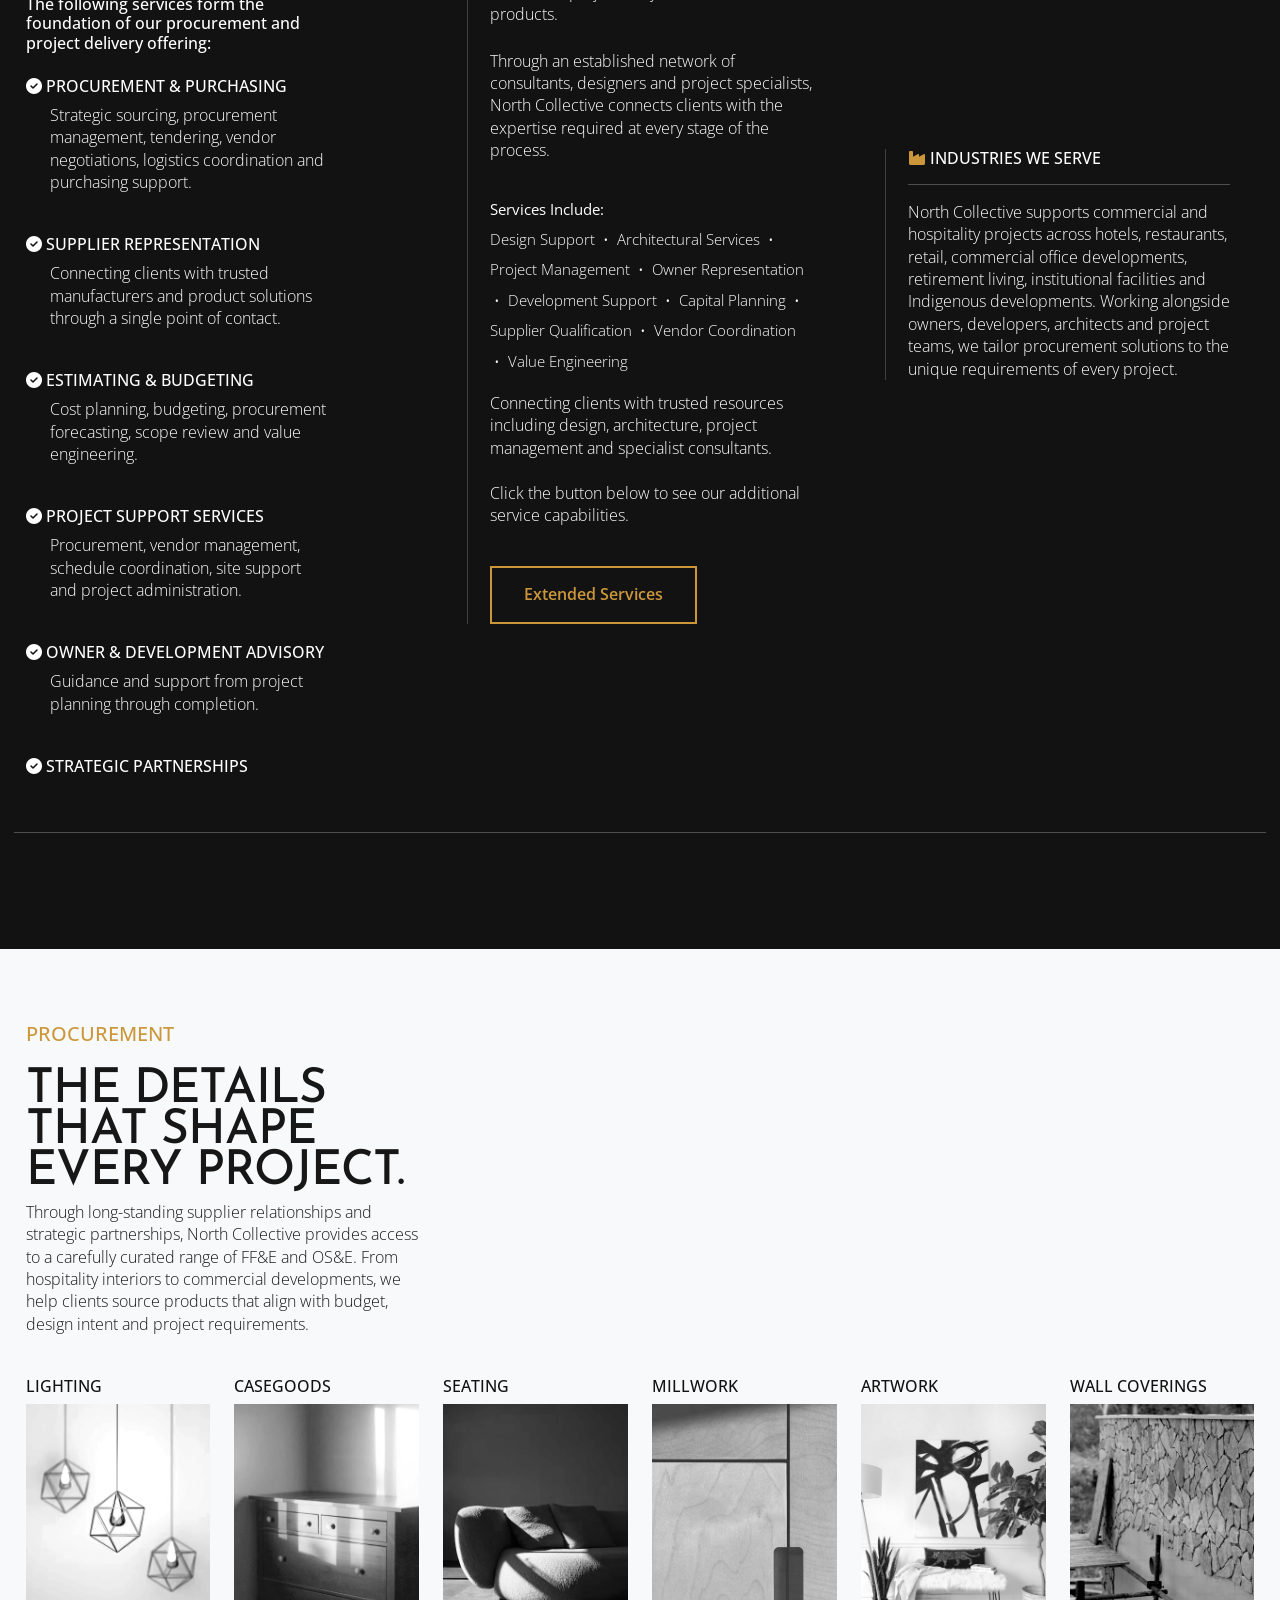
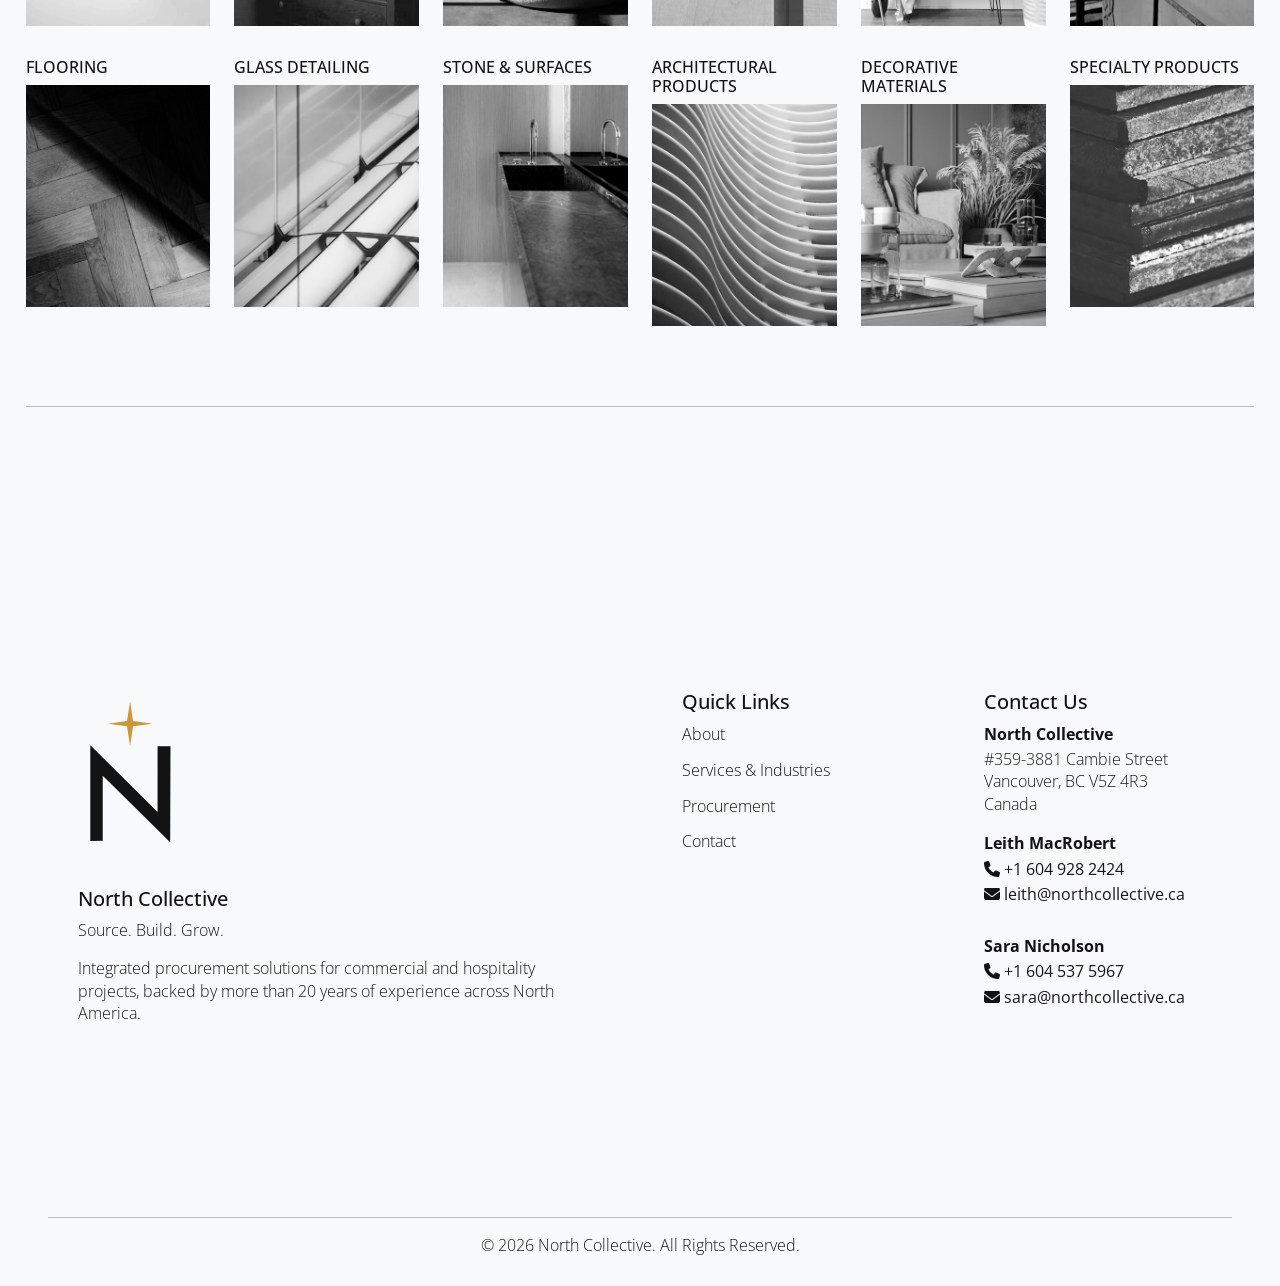
==== commit 177a7970: "updated image" ====
--- a/index.html
+++ b/index.html
@@ -215,7 +215,7 @@
                <!-- Right Image -->
                <div class="col-lg-8 ms-auto pe-0">
                   <img
-                     src="src/altimage.png"
+                     src="src/altimage.jpg"
                      alt="Commercial Hospitality"
                      class="img-fluid w-100 why-image"
                   />
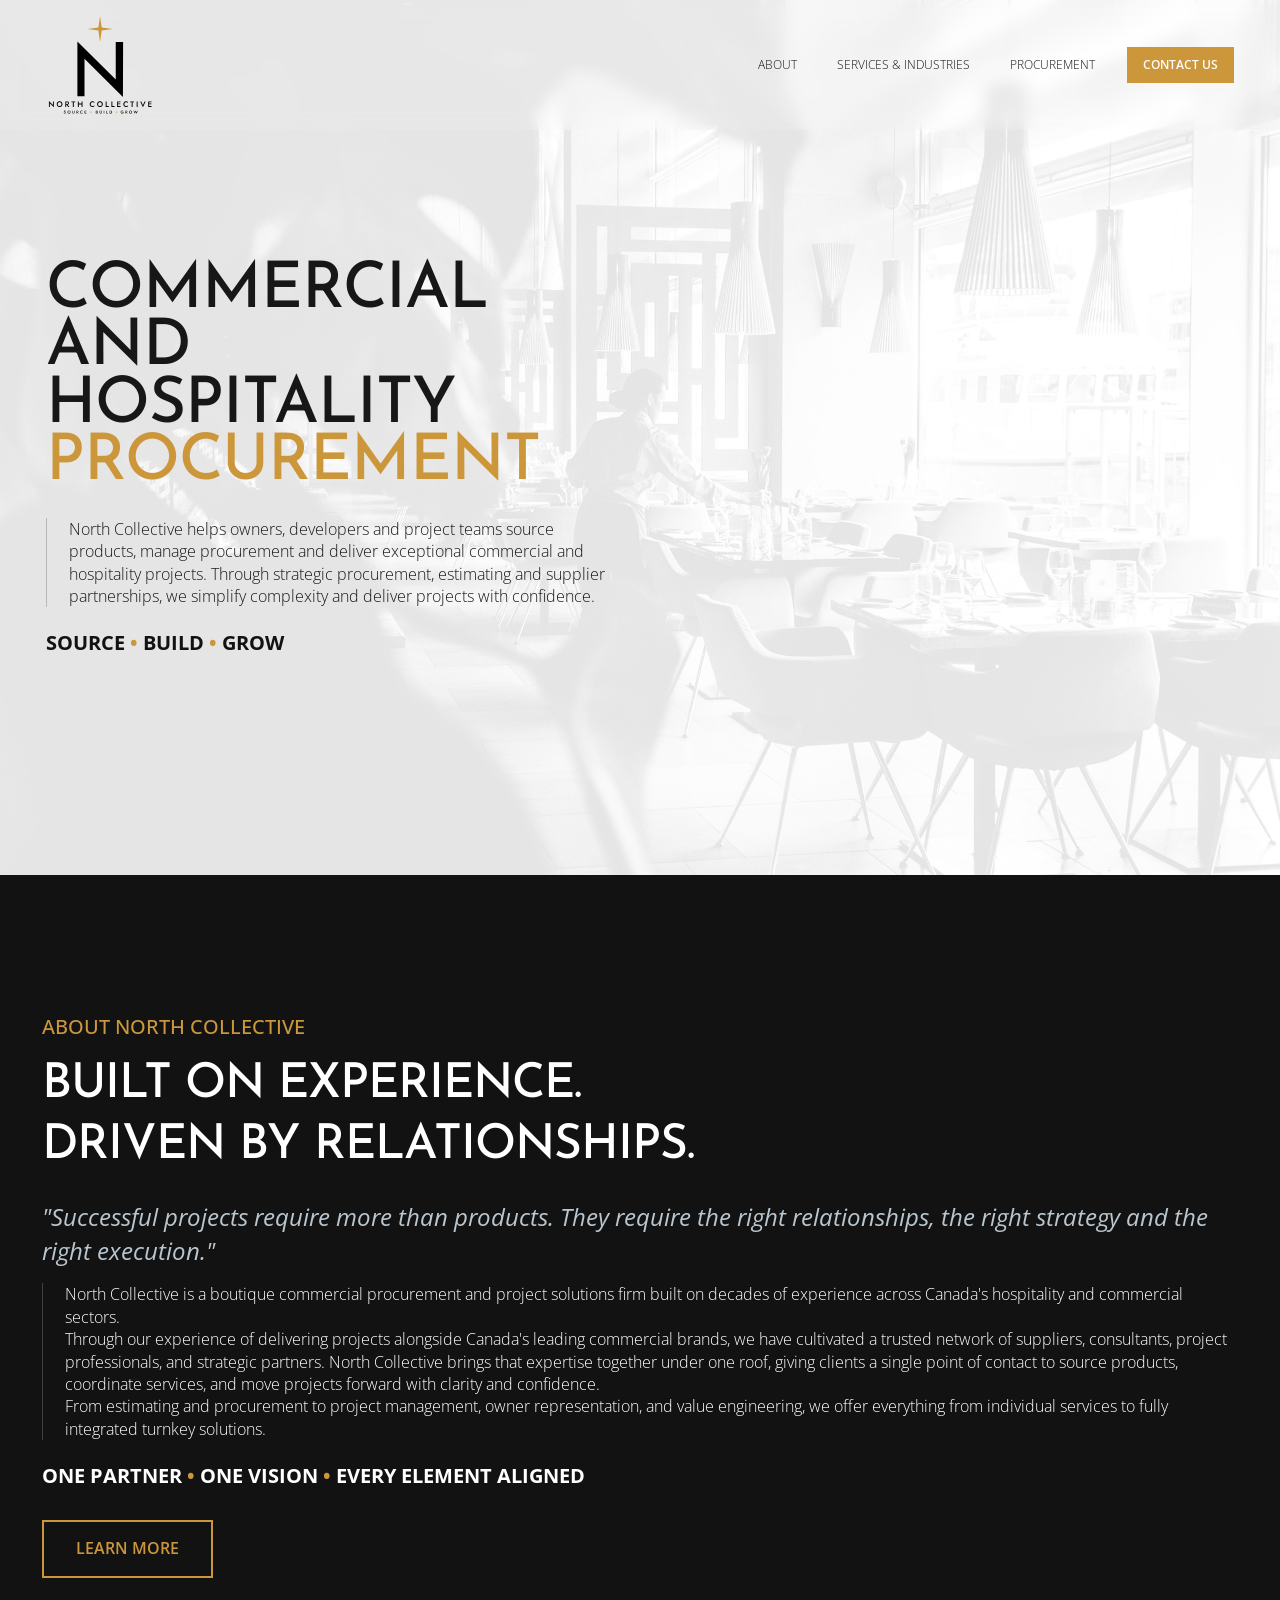
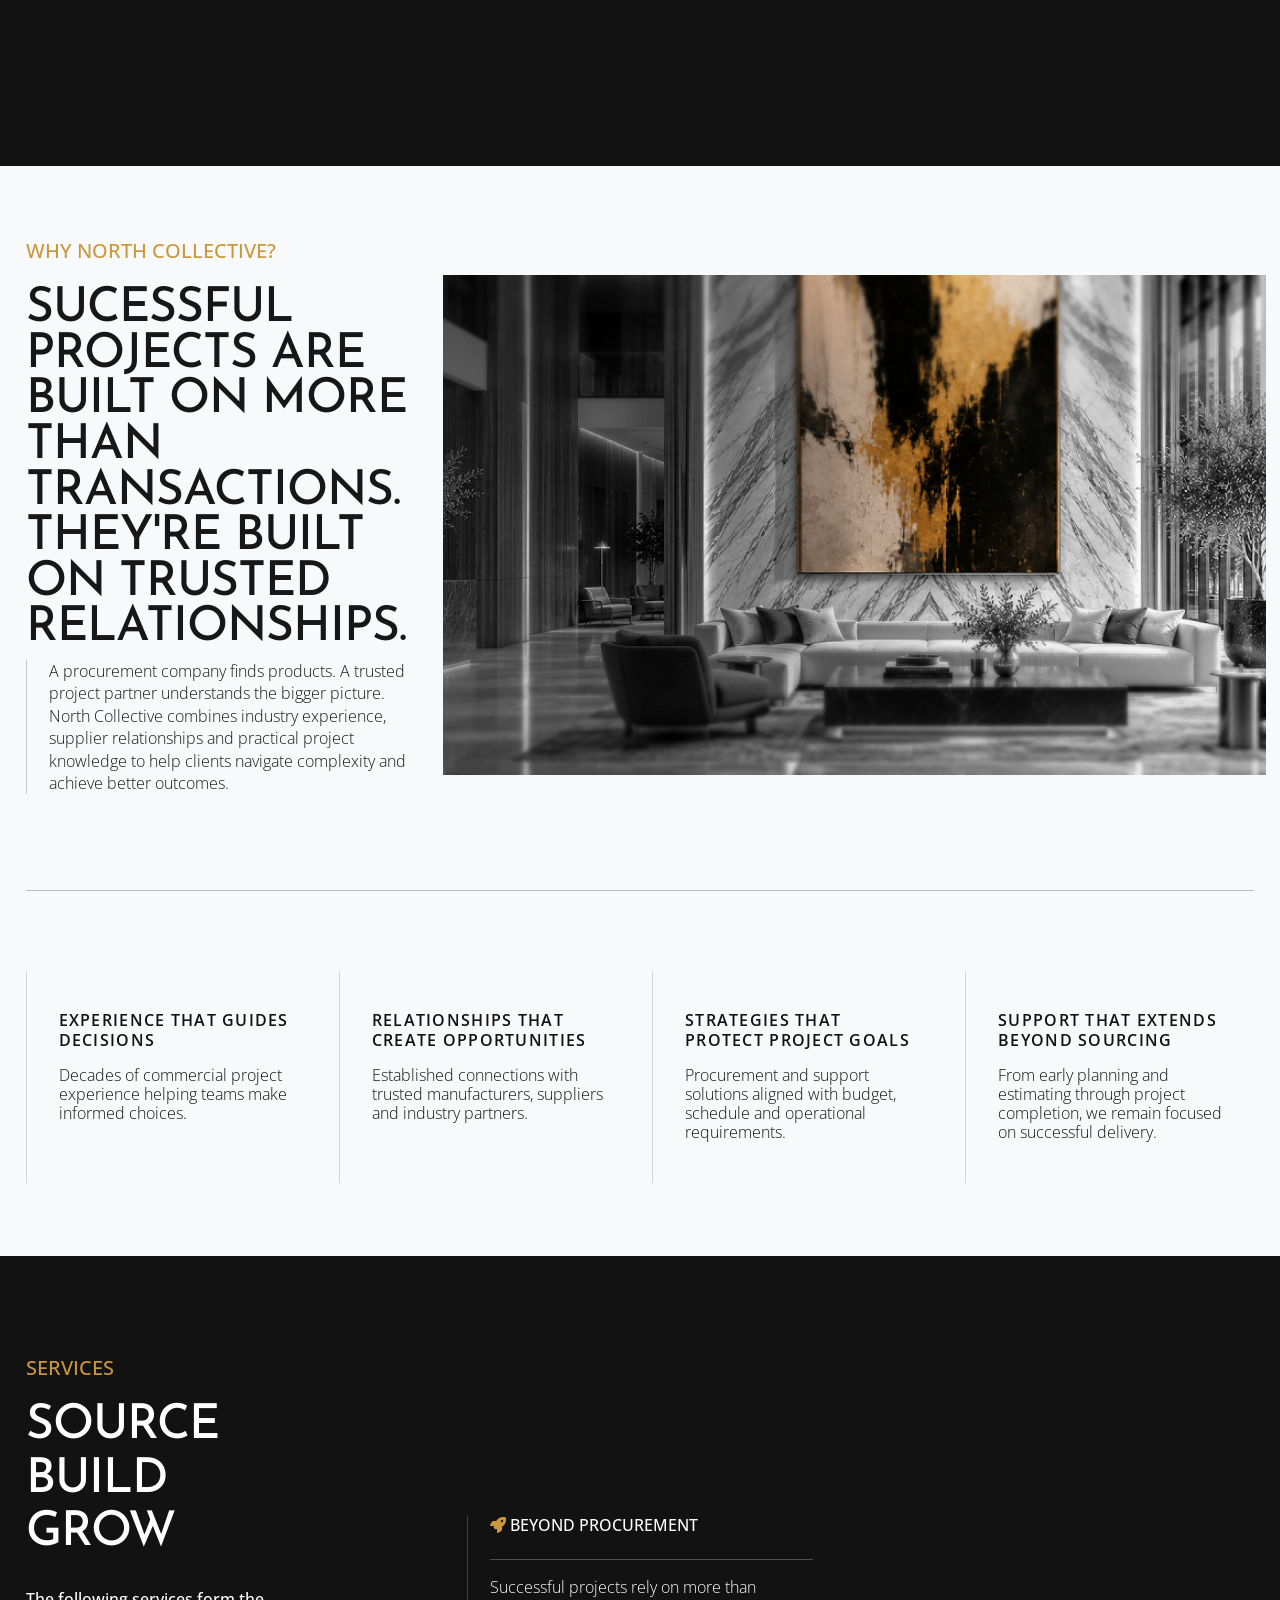
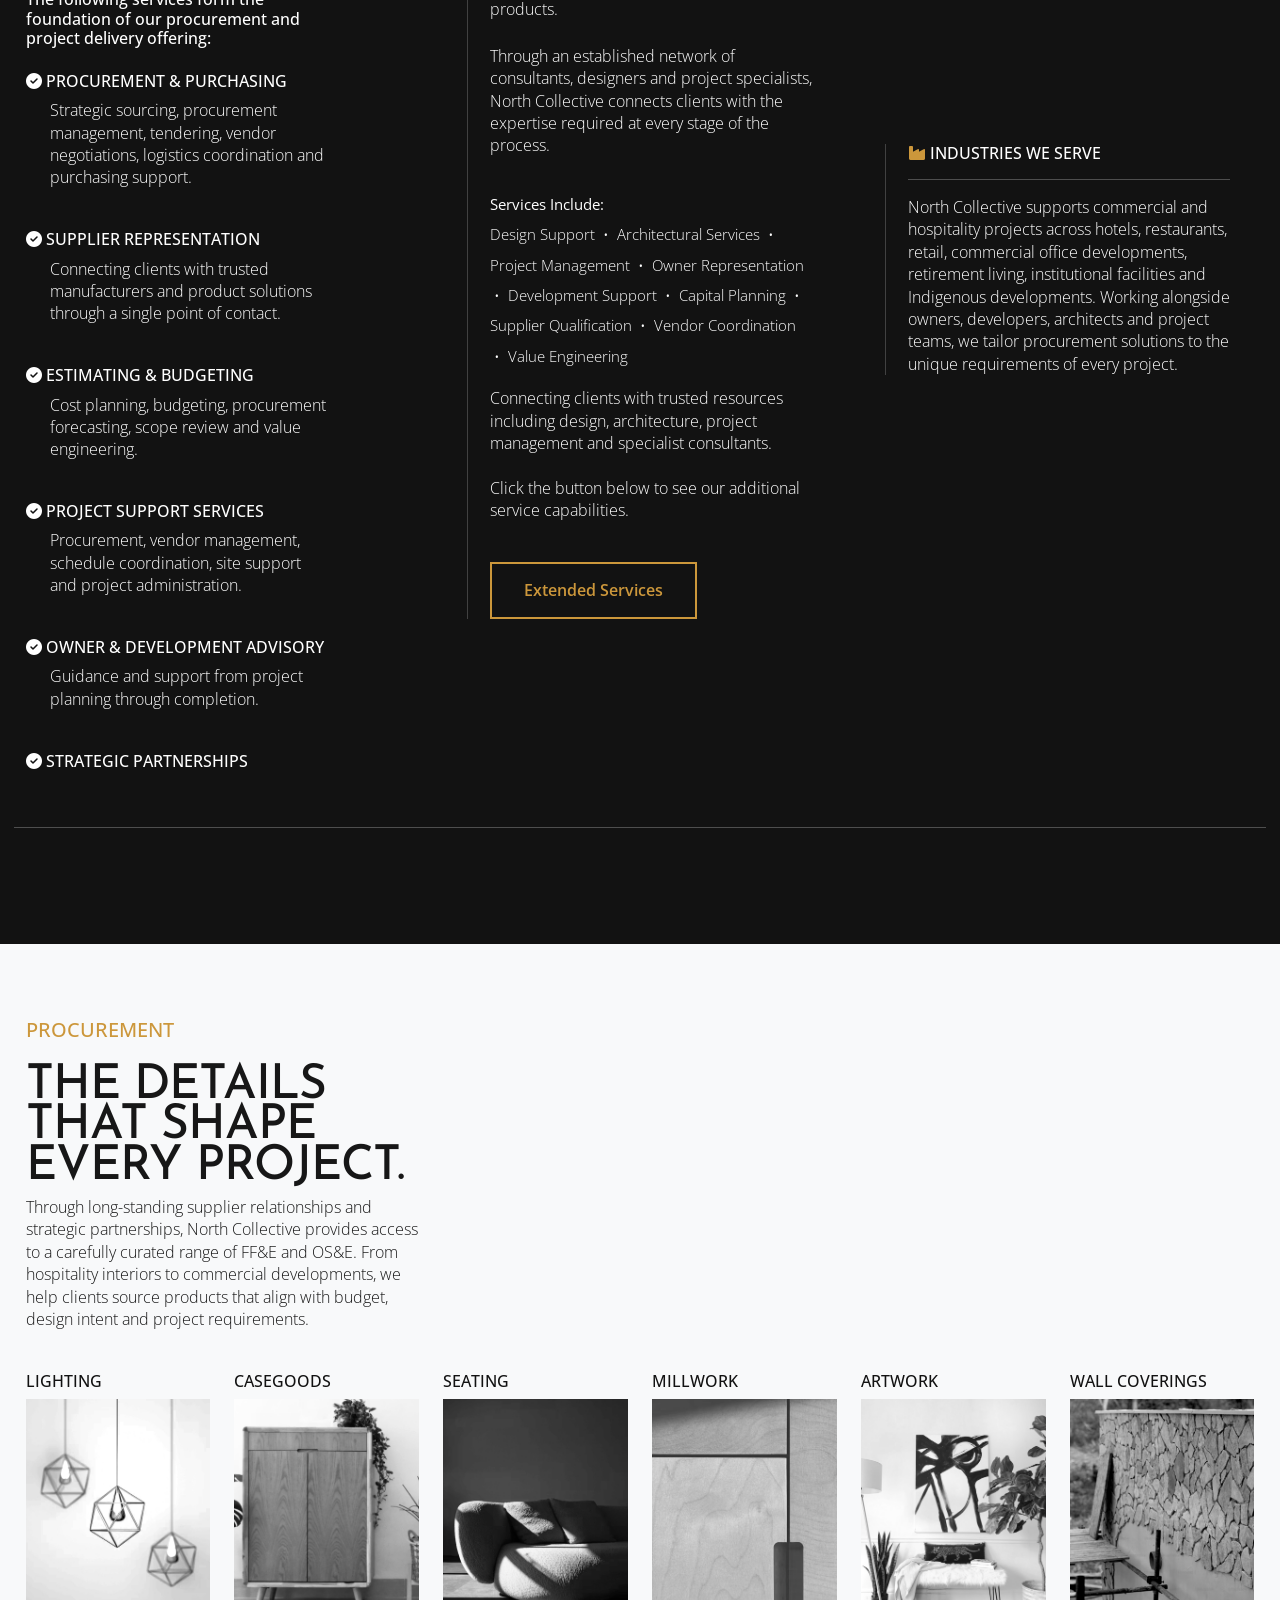
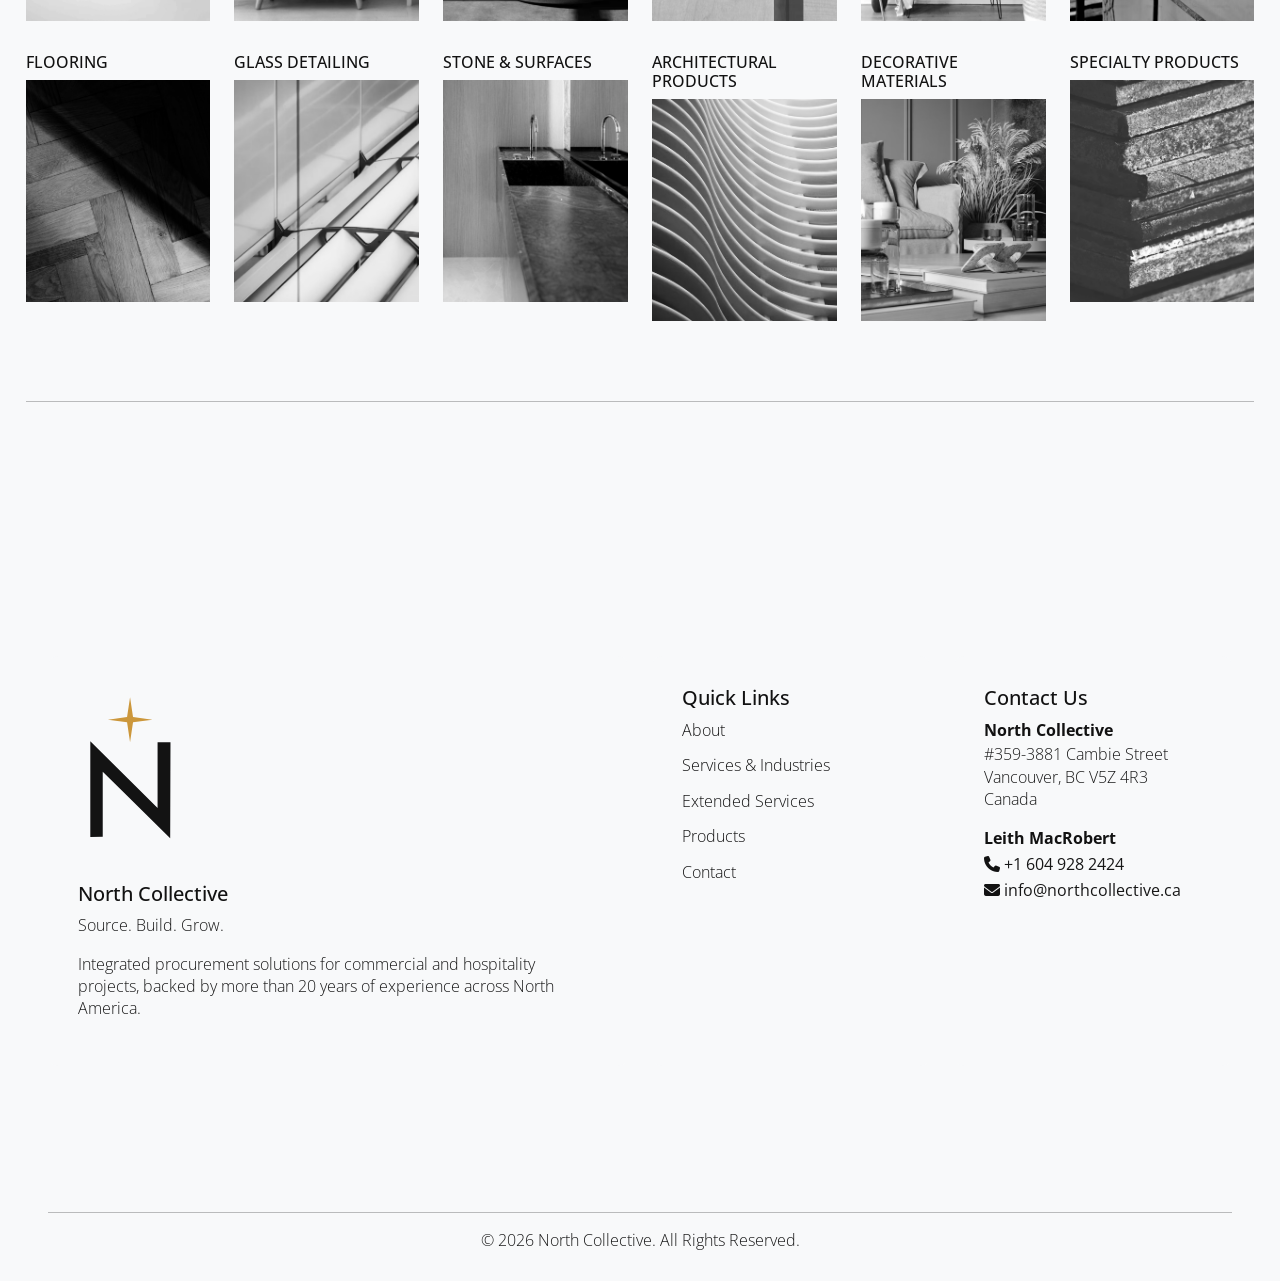
==== commit 3ca3d756: "temp removed bios" ====
--- a/index.html
+++ b/index.html
@@ -5,6 +5,28 @@
       <meta charset="UTF-8" />
       <meta name="viewport" content="width=device-width, initial-scale=1.0" />
       <title>North Collective</title>
+      <meta name="description"
+      content="North Collective helps businesses source smarter, build stronger supplier relationships, and drive sustainable growth through strategic procurement and supply chain expertise.">
+
+      <meta name="keywords"
+      content="procurement, sourcing, supply chain, procurement consulting, strategic sourcing, supplier management, Canada">
+
+      <meta name="author" content="North Collective">
+
+      <meta name="robots" content="index,follow">
+
+      <script type="application/ld+json">
+    {
+      "@context":"https://schema.org",
+      "@type":"Organization",
+      "name":"North Collective",
+      "url":"https://northcollective.ca",
+      "logo":"https://northcollective.ca/src/NC-landscapelogomobile.jpg",
+      "description":"Strategic procurement and sourcing solutions."
+    }
+    </script>
+
+      <link rel="canonical" href="https://northcollective.ca/">
       <!--Fonts-->
       <link rel="preconnect" href="https://fonts.googleapis.com" />
       <link rel="preconnect" href="https://fonts.gstatic.com" crossorigin />
@@ -86,7 +108,7 @@
                      <li class="nav-item">
                         <a
                            class="px-3 nav-link nav-contact-btn"
-                           href="mailto:leith@northcollective.ca"
+                           href="mailto:info@northcollective.ca"
                            >CONTACT US</a
                         >
                      </li>
@@ -120,11 +142,11 @@
                         projects with confidence.
                      </p>
 
-                     <h4 class="pt-2 fw-bold slide-on2 delay3">
+                     <h5 class="pt-2 fw-bold slide-on2 delay3">
                         SOURCE <span class="bronze-text">•</span> BUILD
                         <span class="bronze-text">•</span>
                         GROW
-                     </h4>
+                     </h5>
                   </div>
                </div>
                <div class="col-lg-6 order-1 order-lg-2 text-end">
@@ -171,11 +193,11 @@
                      everything from individual services to fully integrated
                      turnkey solutions.
                   </p>
-                  <h4 class="pt-2 fw-bold text-white">
+                  <h5 class="pt-2 fw-bold text-white">
                      ONE PARTNER <span class="bronze-text">•</span> ONE VISION
                      <span class="bronze-text">•</span>
                      EVERY ELEMENT ALIGNED
-                  </h4>
+                  </h5>
 
                   <a href="about.html" class="hero-btn-1 mt-4"> LEARN MORE </a>
                </div>
@@ -493,7 +515,7 @@
                      <h6>CASEGOODS</h6>
 
                      <img
-                        src="src/products/casegoods.jpg"
+                        src="src/products/casegoods2.jpg"
                         class="img-fluid"
                         alt="Casegoods"
                      />
@@ -656,19 +678,10 @@
                         <h5>Quick Links</h5>
                         <ul>
                            <li><a href="about.html">About</a></li>
-                           <li>
-                              <a href="index.html#services"
-                                 >Services & Industries</a
-                              >
-                           </li>
-                           <li>
-                              <a href="index.html#products">Procurement</a>
-                           </li>
-                           <li>
-                              <a href="mailto:leith@northcollective.ca"
-                                 >Contact</a
-                              >
-                           </li>
+                           <li><a href="index.html#services">Services & Industries</a></li>
+                           <li><a href="extendedservices">Extended Services</a></li>
+                           <li><a href="index.html#products">Products</a></li>
+                           <li><a href="mailto:info@northcollective.ca">Contact</a></li>
                         </ul>
                      </div>
                   </div>
@@ -690,12 +703,10 @@
                         <i class="fa-solid fa-phone"></i>
                         <a href="tel:+16049282424">+1 604 928 2424</a><br />
                         <i class="fa-solid fa-envelope"></i>
-                        <a href="mailto:leith@northcollective.ca"
-                           >leith@northcollective.ca</a
-                        >
+                        <a href="mailto:leith@northcollective.ca">info@northcollective.ca</a>
                      </div>
                      <br />
-                     <div>
+                     <!-- <div>
                         <strong>Sara Nicholson</strong>
                         <br />
                         <i class="fa-solid fa-phone"></i>
@@ -704,7 +715,7 @@
                         <a href="mailto:sara@northcollective.ca"
                            >sara@northcollective.ca</a
                         >
-                     </div>
+                     </div> -->
                   </div>
                </div>
             </div>
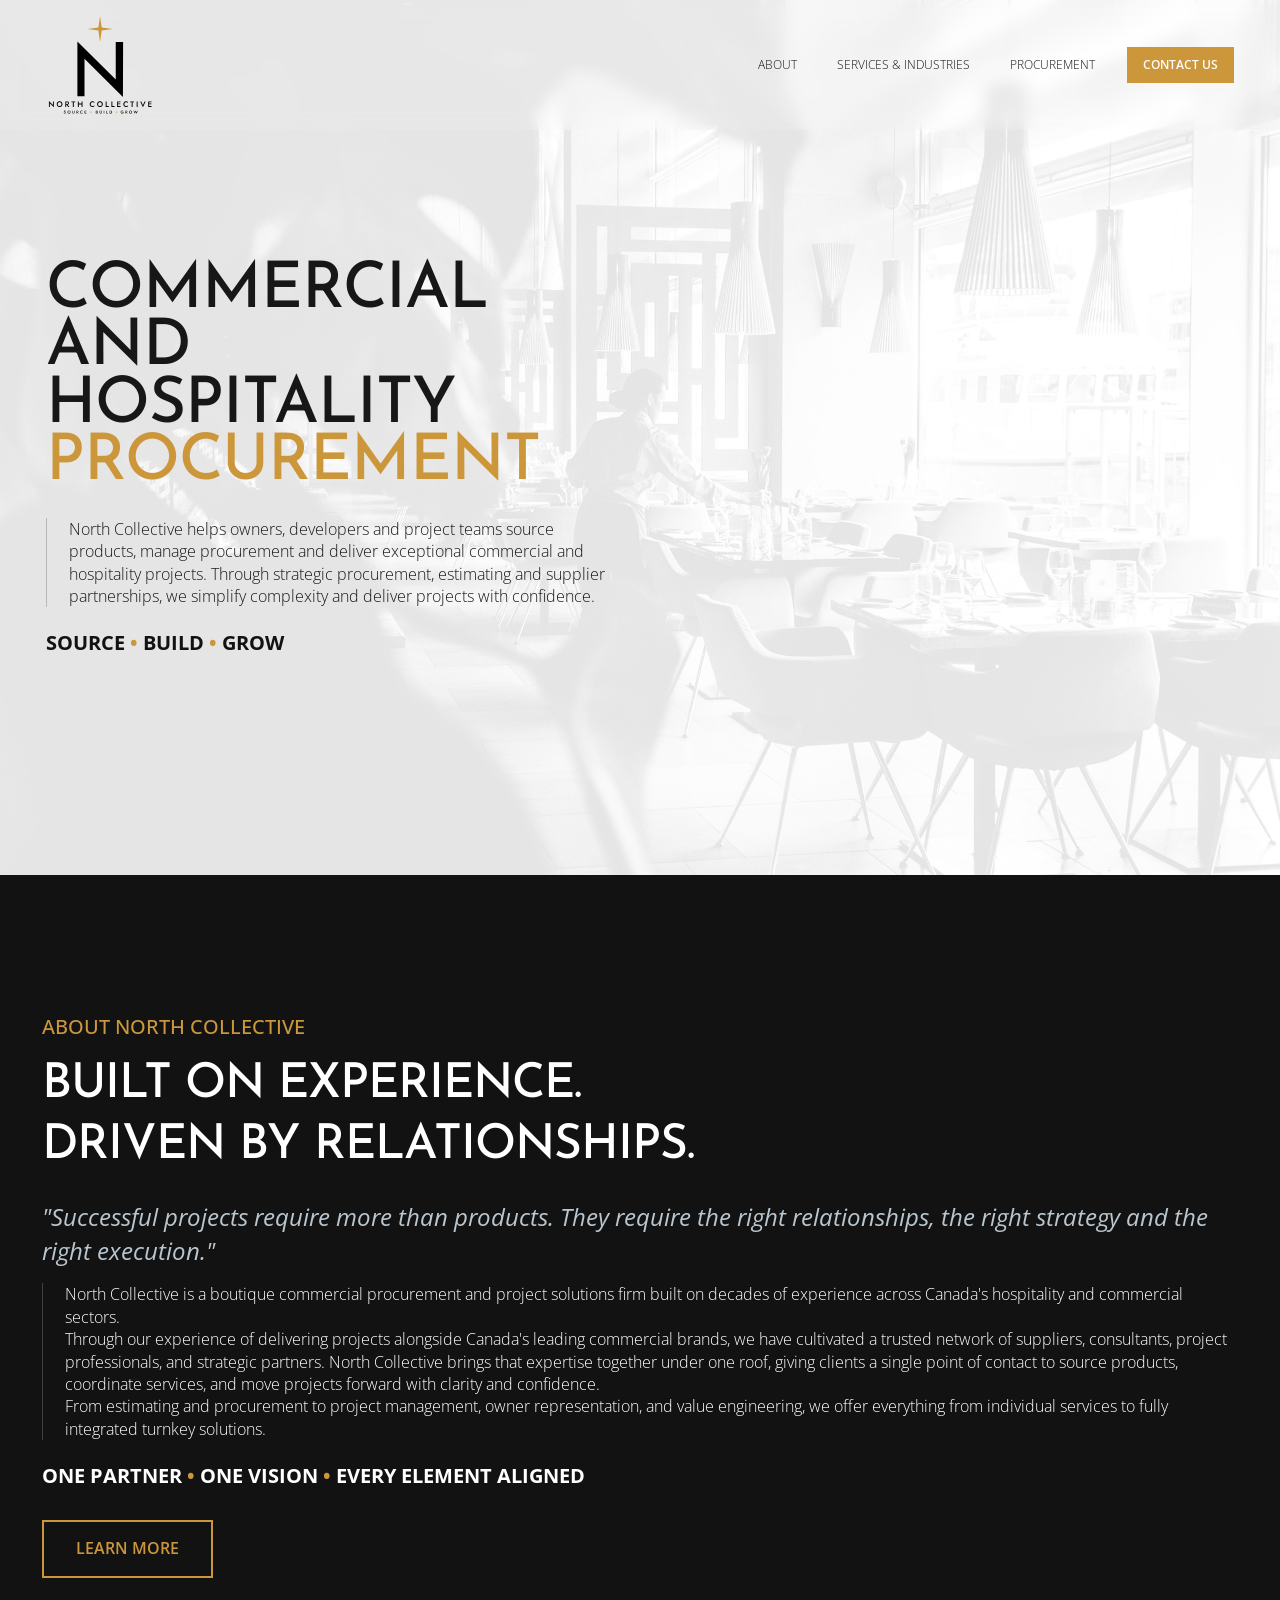
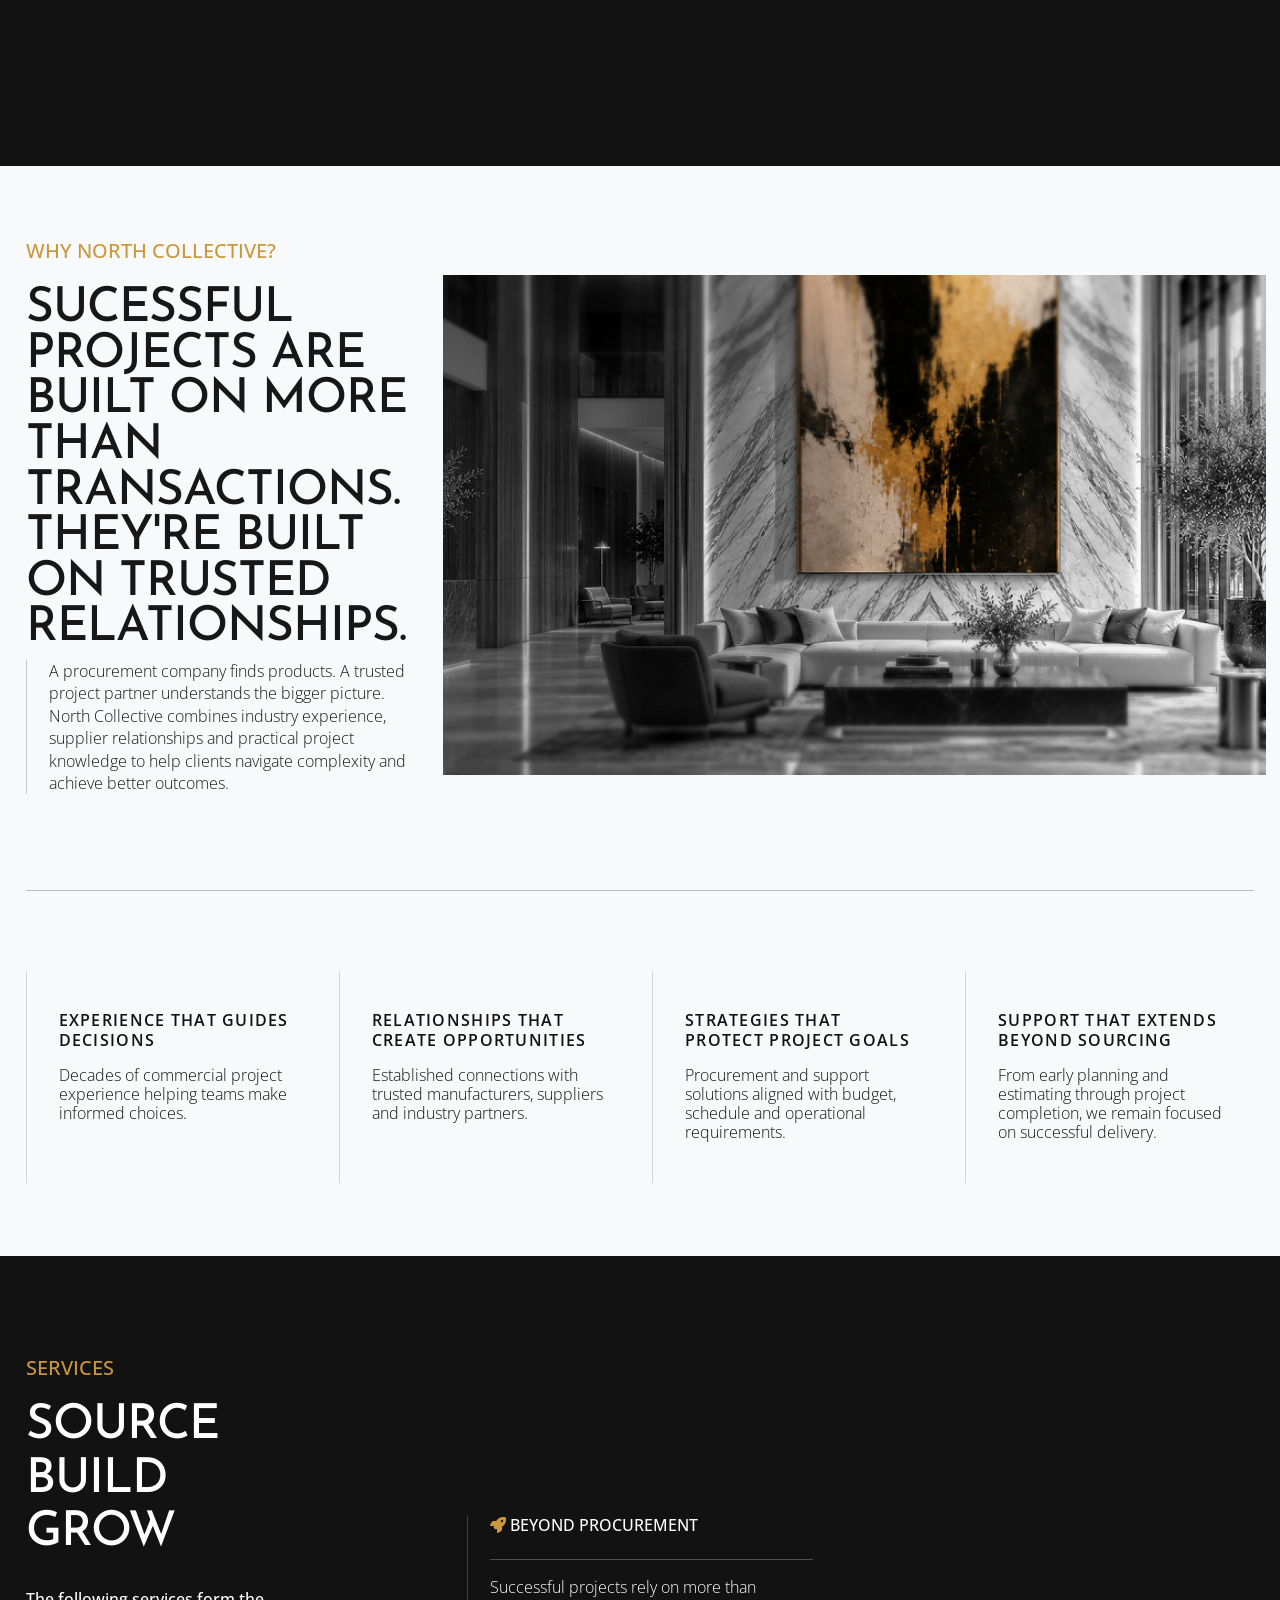
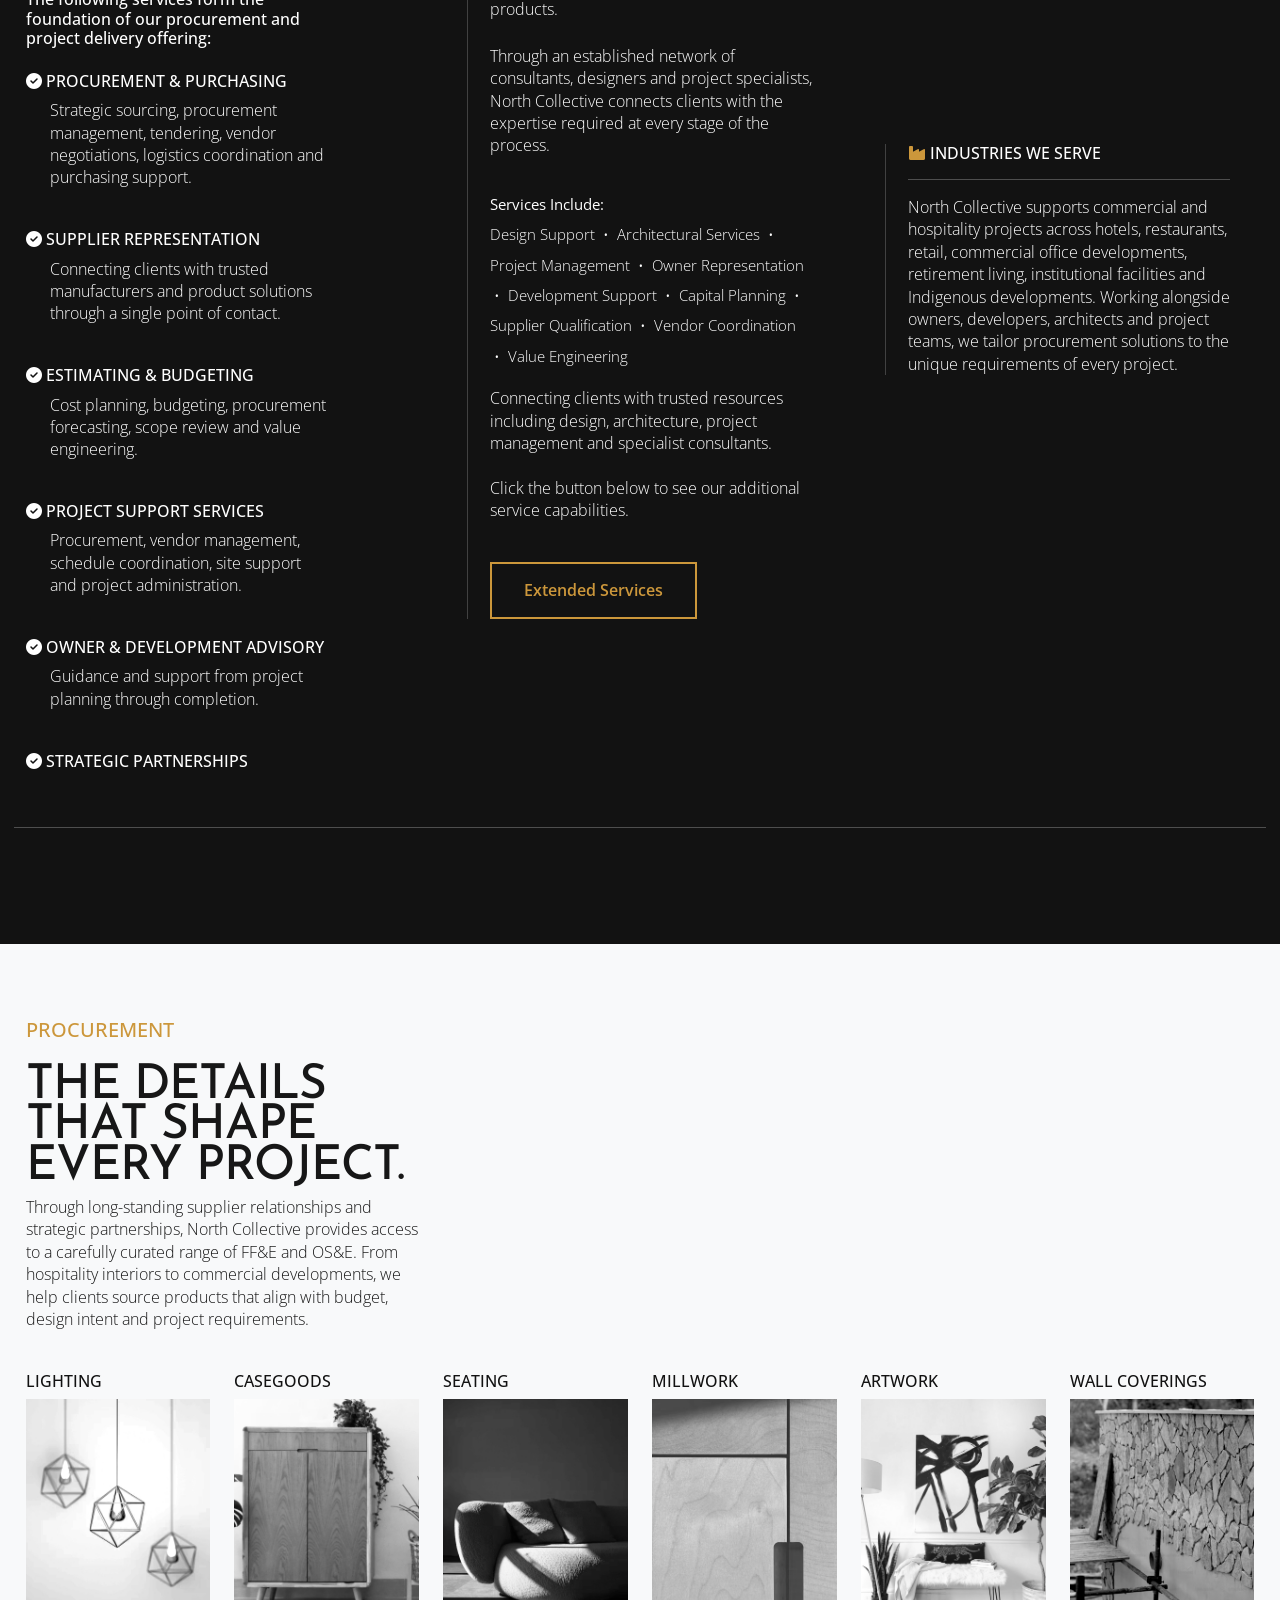
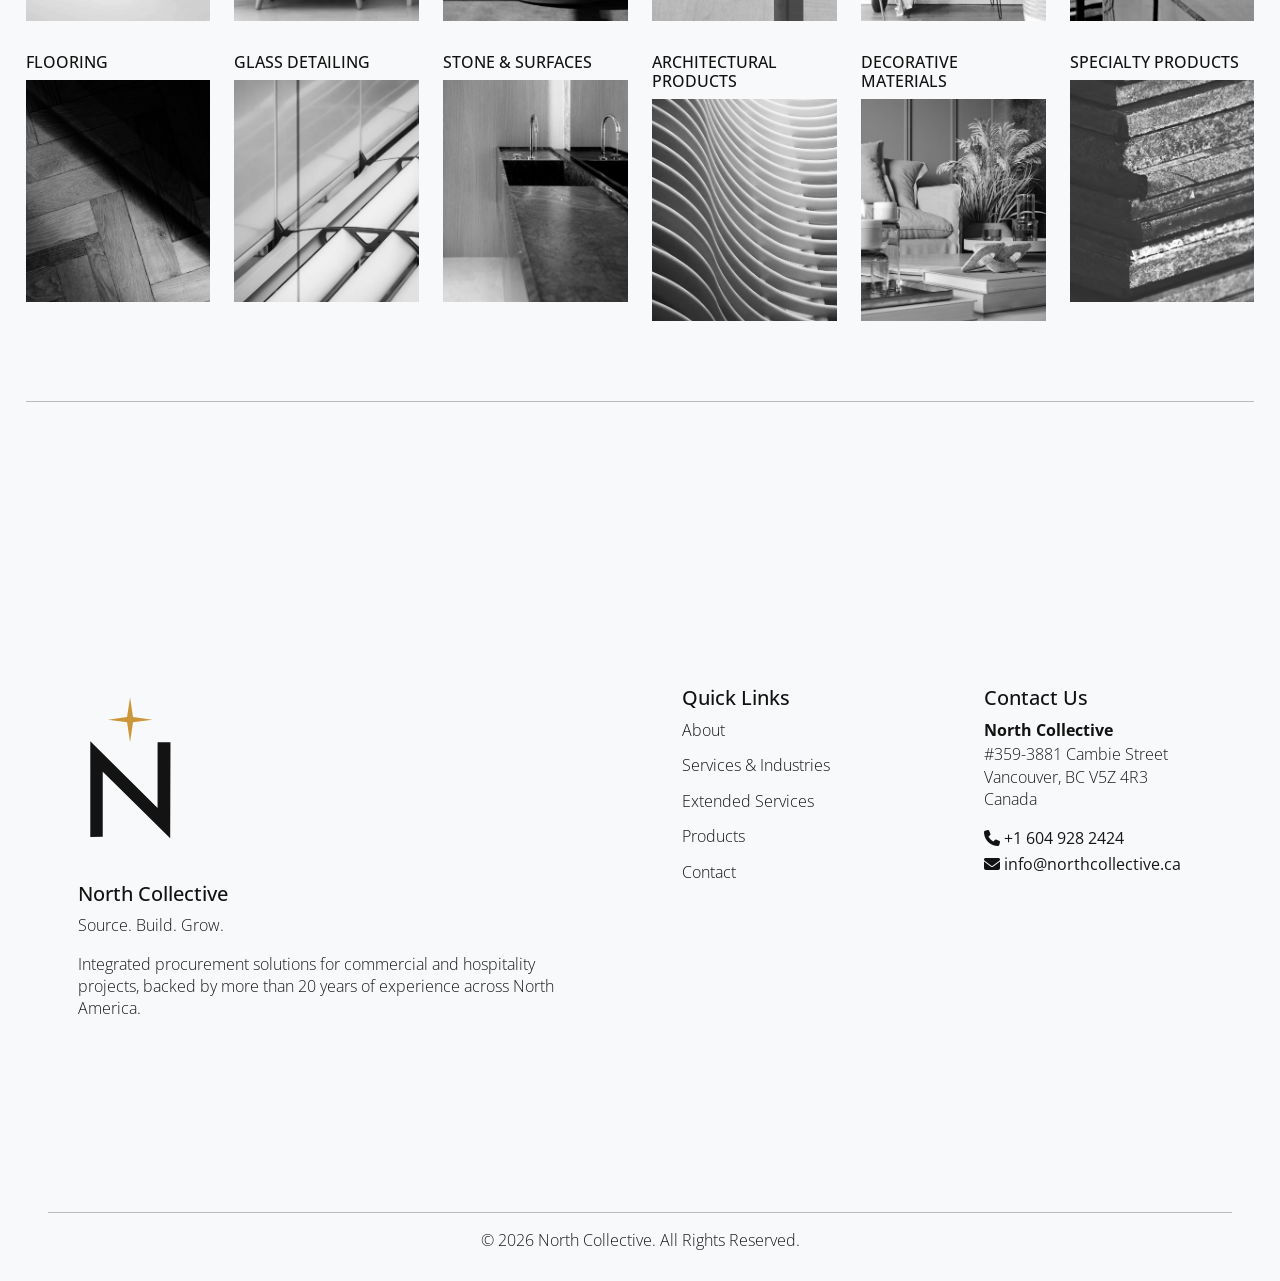
==== commit 84d9d9cf: "removed Leiths name" ====
--- a/index.html
+++ b/index.html
@@ -696,14 +696,18 @@
                            Vancouver, BC V5Z 4R3<br />
                            Canada
                         </p>
-                     </div>
-                     <div>
-                        <strong>Leith MacRobert</strong>
-                        <br />
                         <i class="fa-solid fa-phone"></i>
                         <a href="tel:+16049282424">+1 604 928 2424</a><br />
                         <i class="fa-solid fa-envelope"></i>
                         <a href="mailto:leith@northcollective.ca">info@northcollective.ca</a>
+                     </div>
+                     <div>
+                        <!-- <strong>Leith MacRobert</strong> -->
+                        <!-- <br />
+                        <i class="fa-solid fa-phone"></i>
+                        <a href="tel:+16049282424">+1 604 928 2424</a><br />
+                        <i class="fa-solid fa-envelope"></i>
+                        <a href="mailto:leith@northcollective.ca">info@northcollective.ca</a> -->
                      </div>
                      <br />
                      <!-- <div>
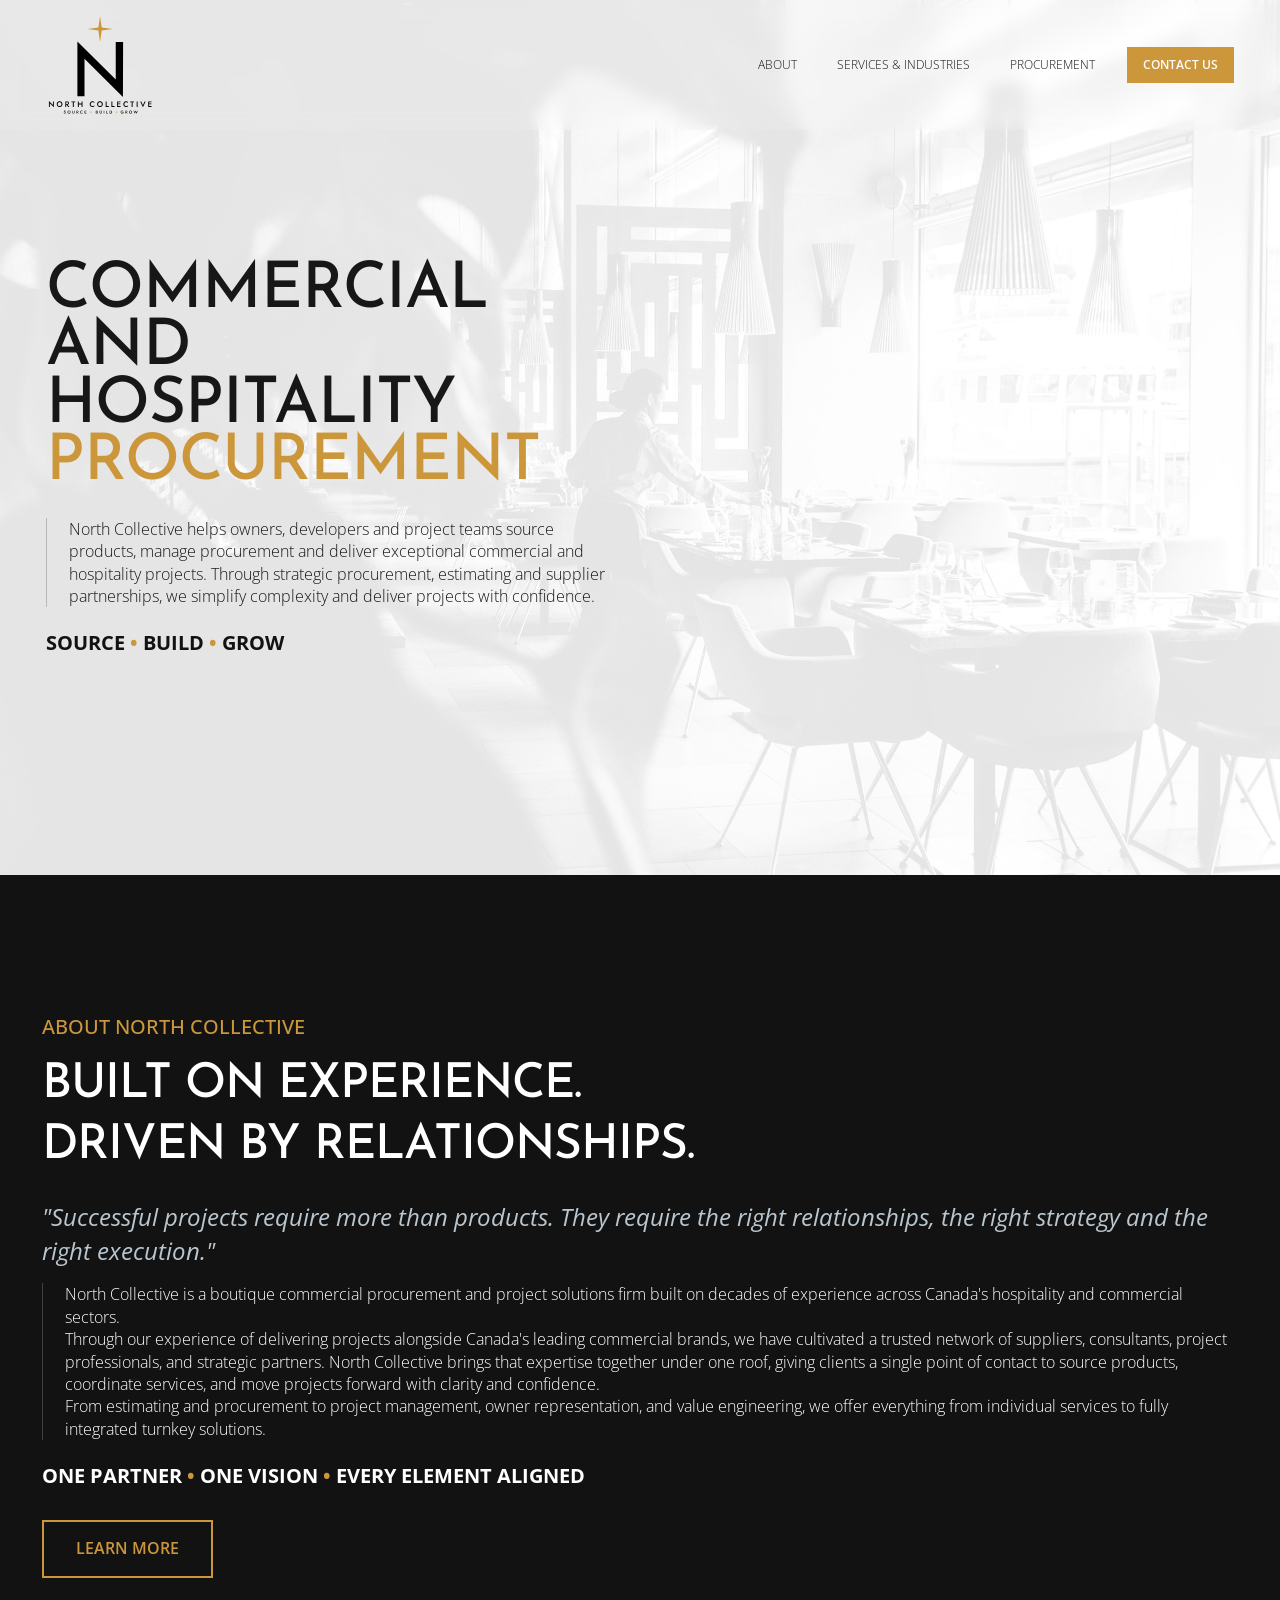
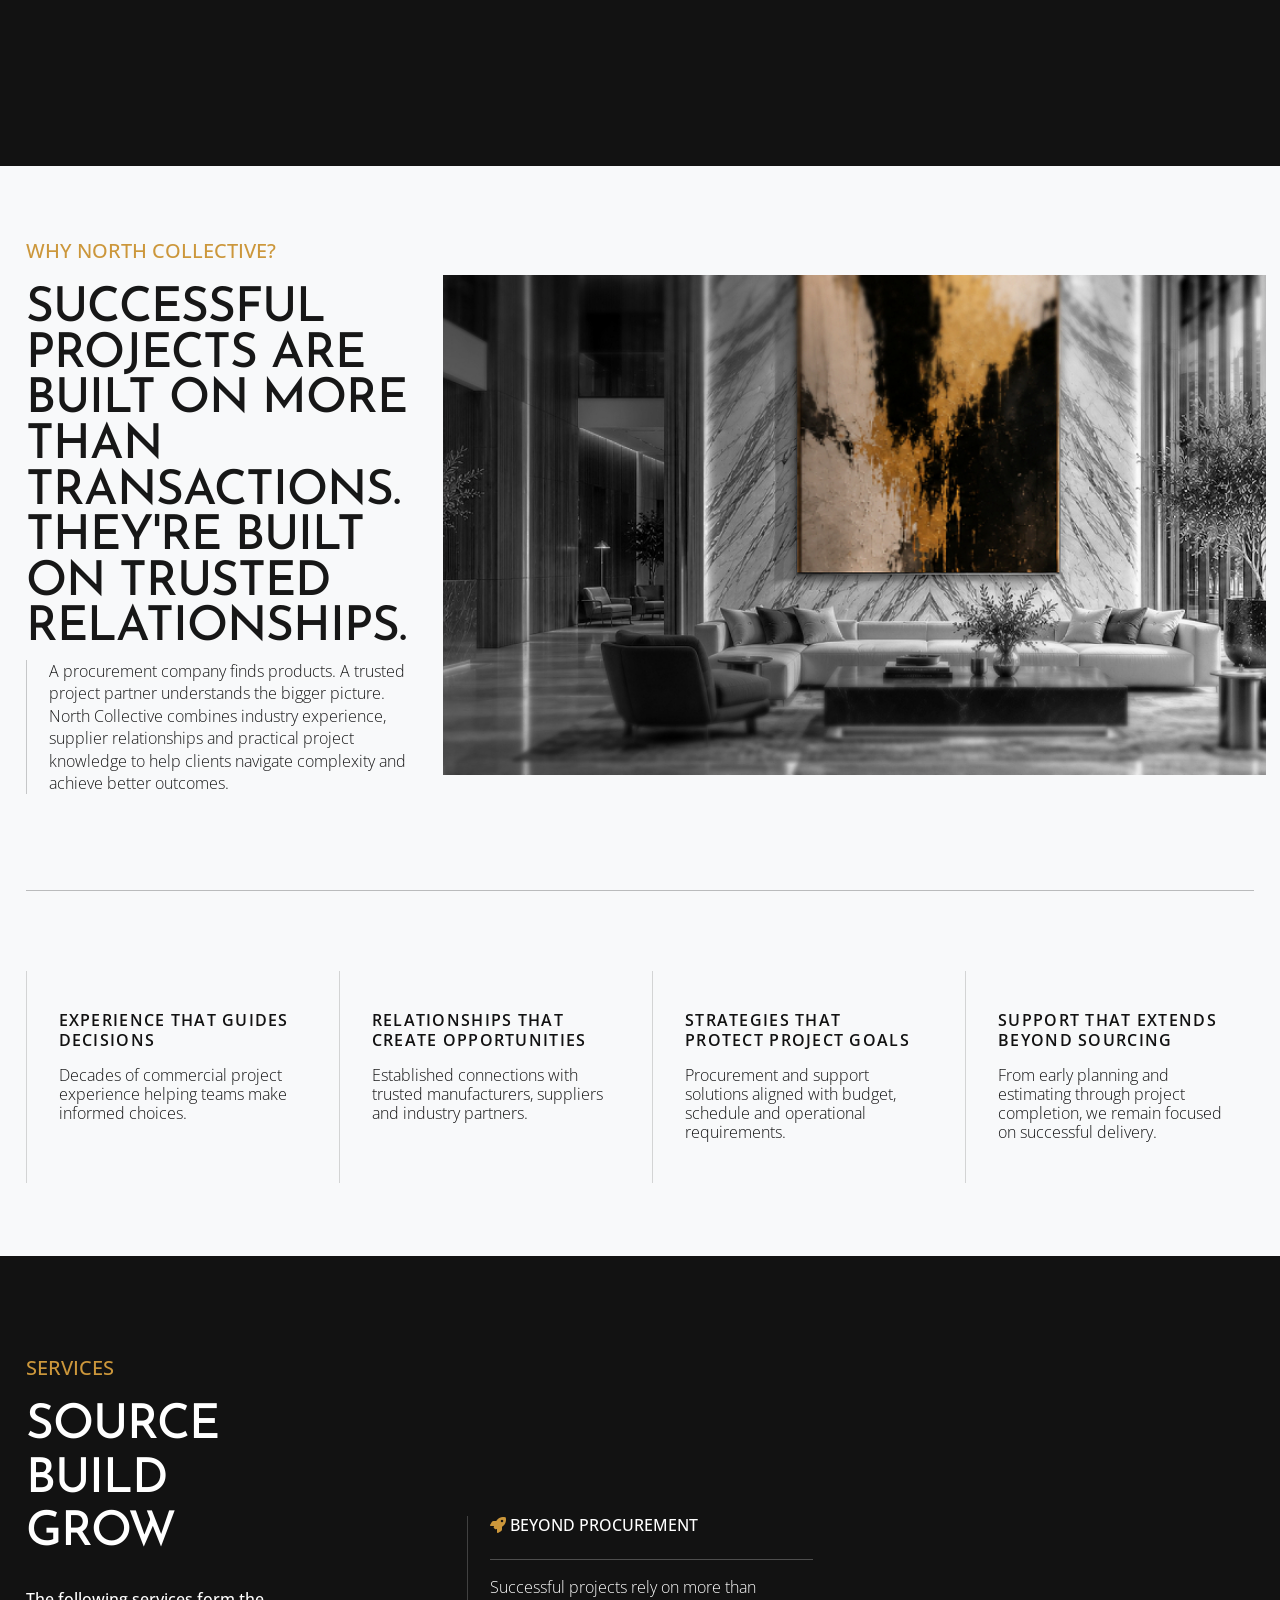
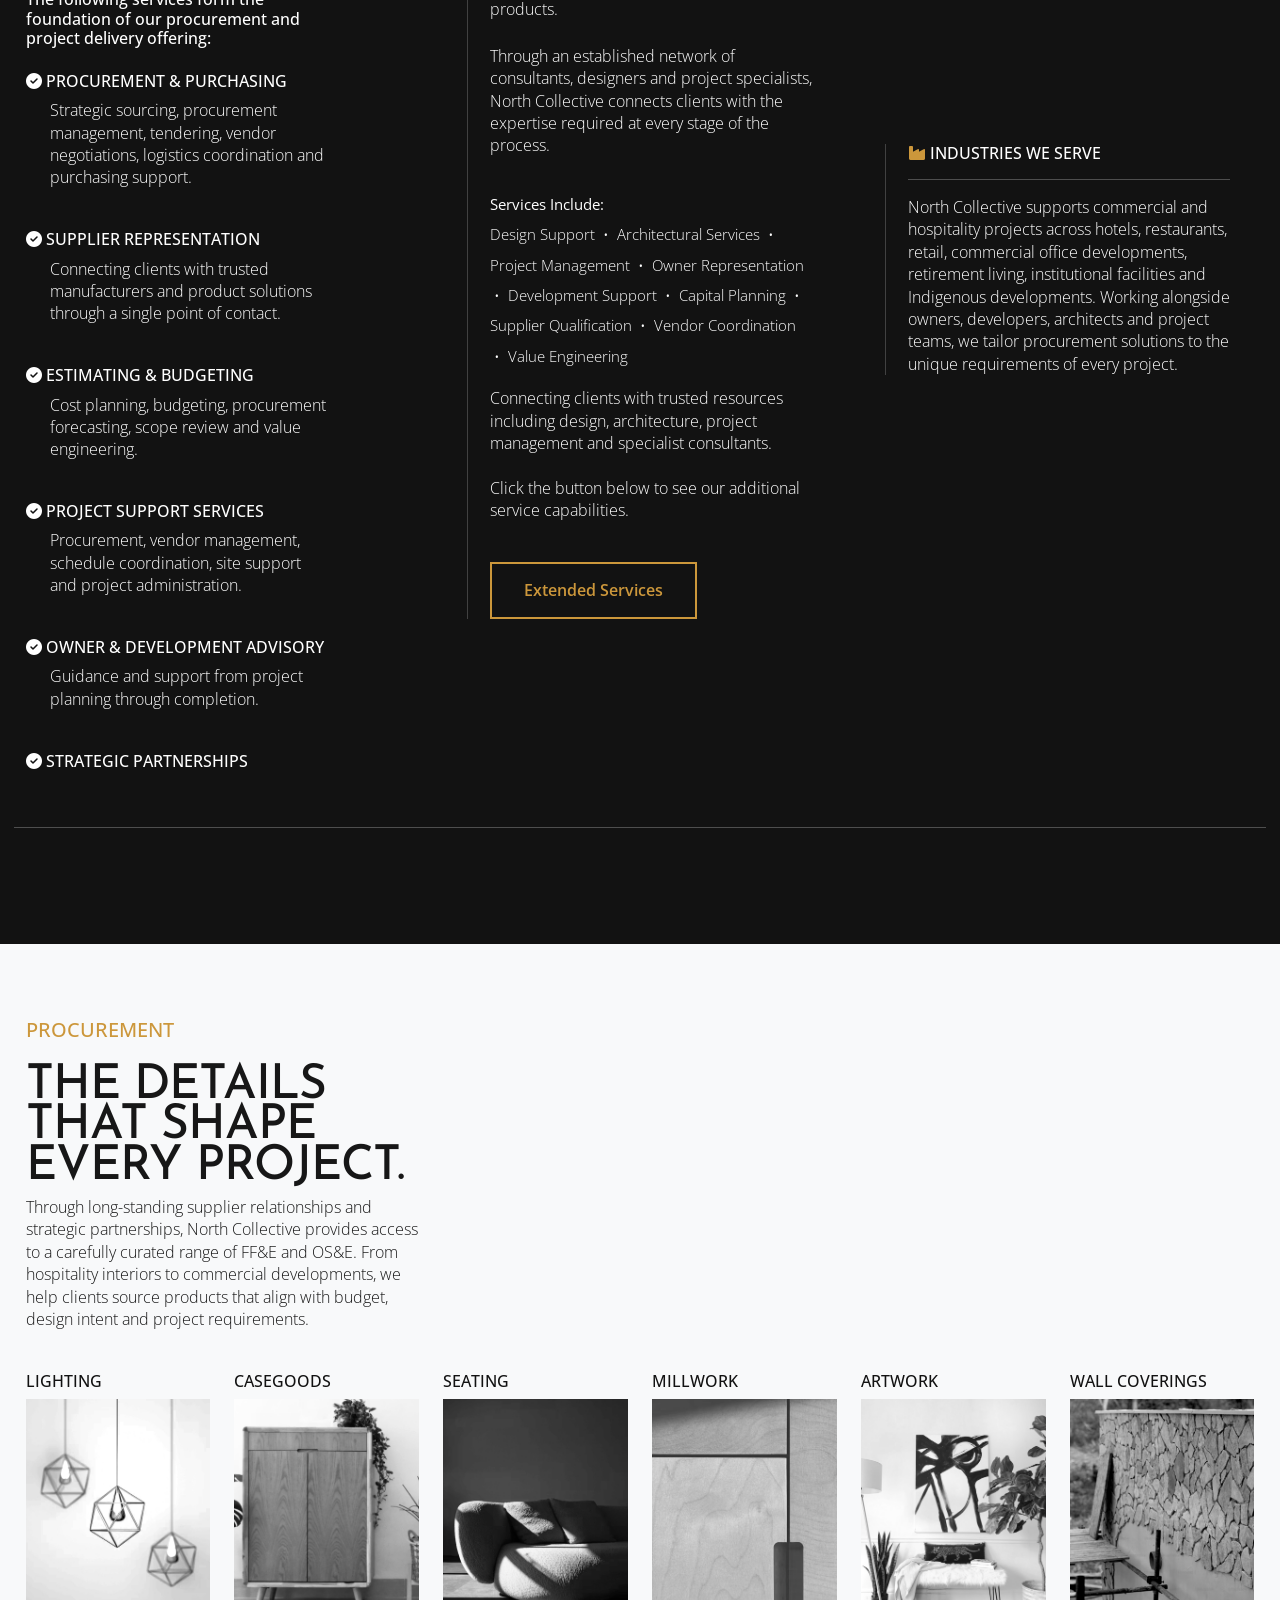
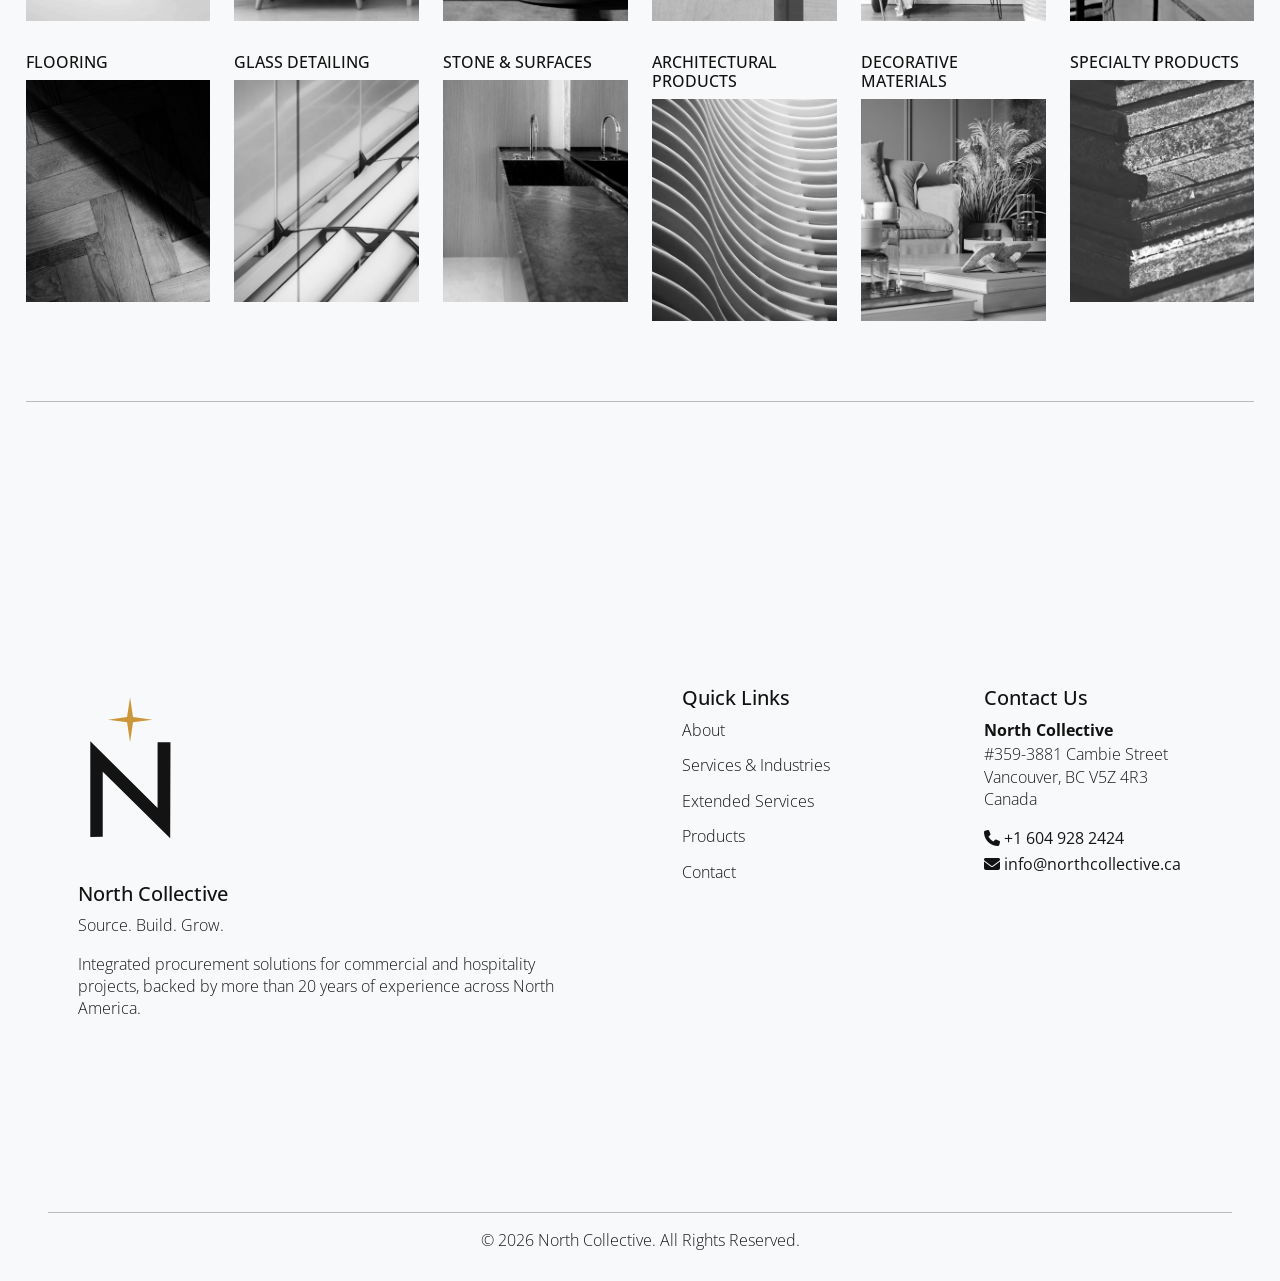
==== commit dc4f6093: "spelling mistkae corrected" ====
--- a/index.html
+++ b/index.html
@@ -221,7 +221,7 @@
                   </h5>
 
                   <h2>
-                     SUCESSFUL PROJECTS ARE BUILT ON MORE THAN TRANSACTIONS.
+                     SUCCESSFUL PROJECTS ARE BUILT ON MORE THAN TRANSACTIONS.
                      THEY'RE BUILT ON TRUSTED RELATIONSHIPS.
                   </h2>
 
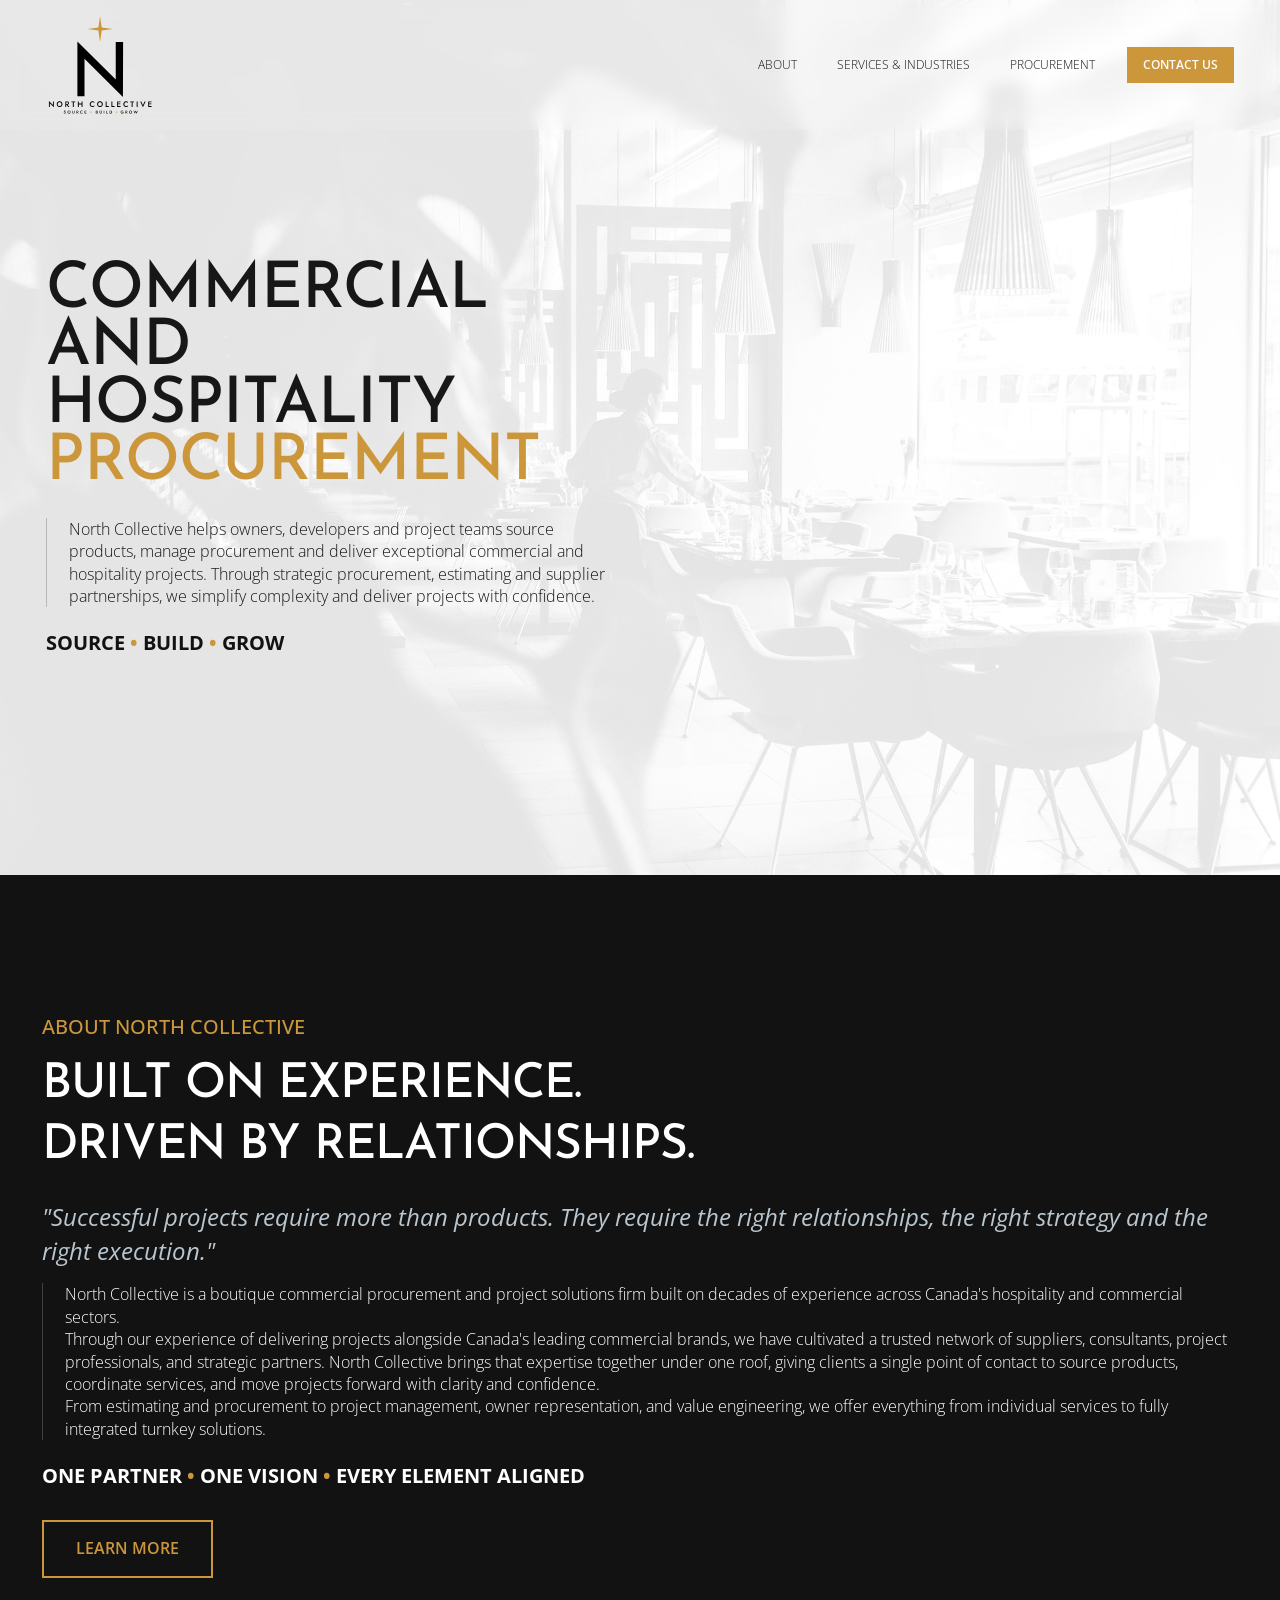
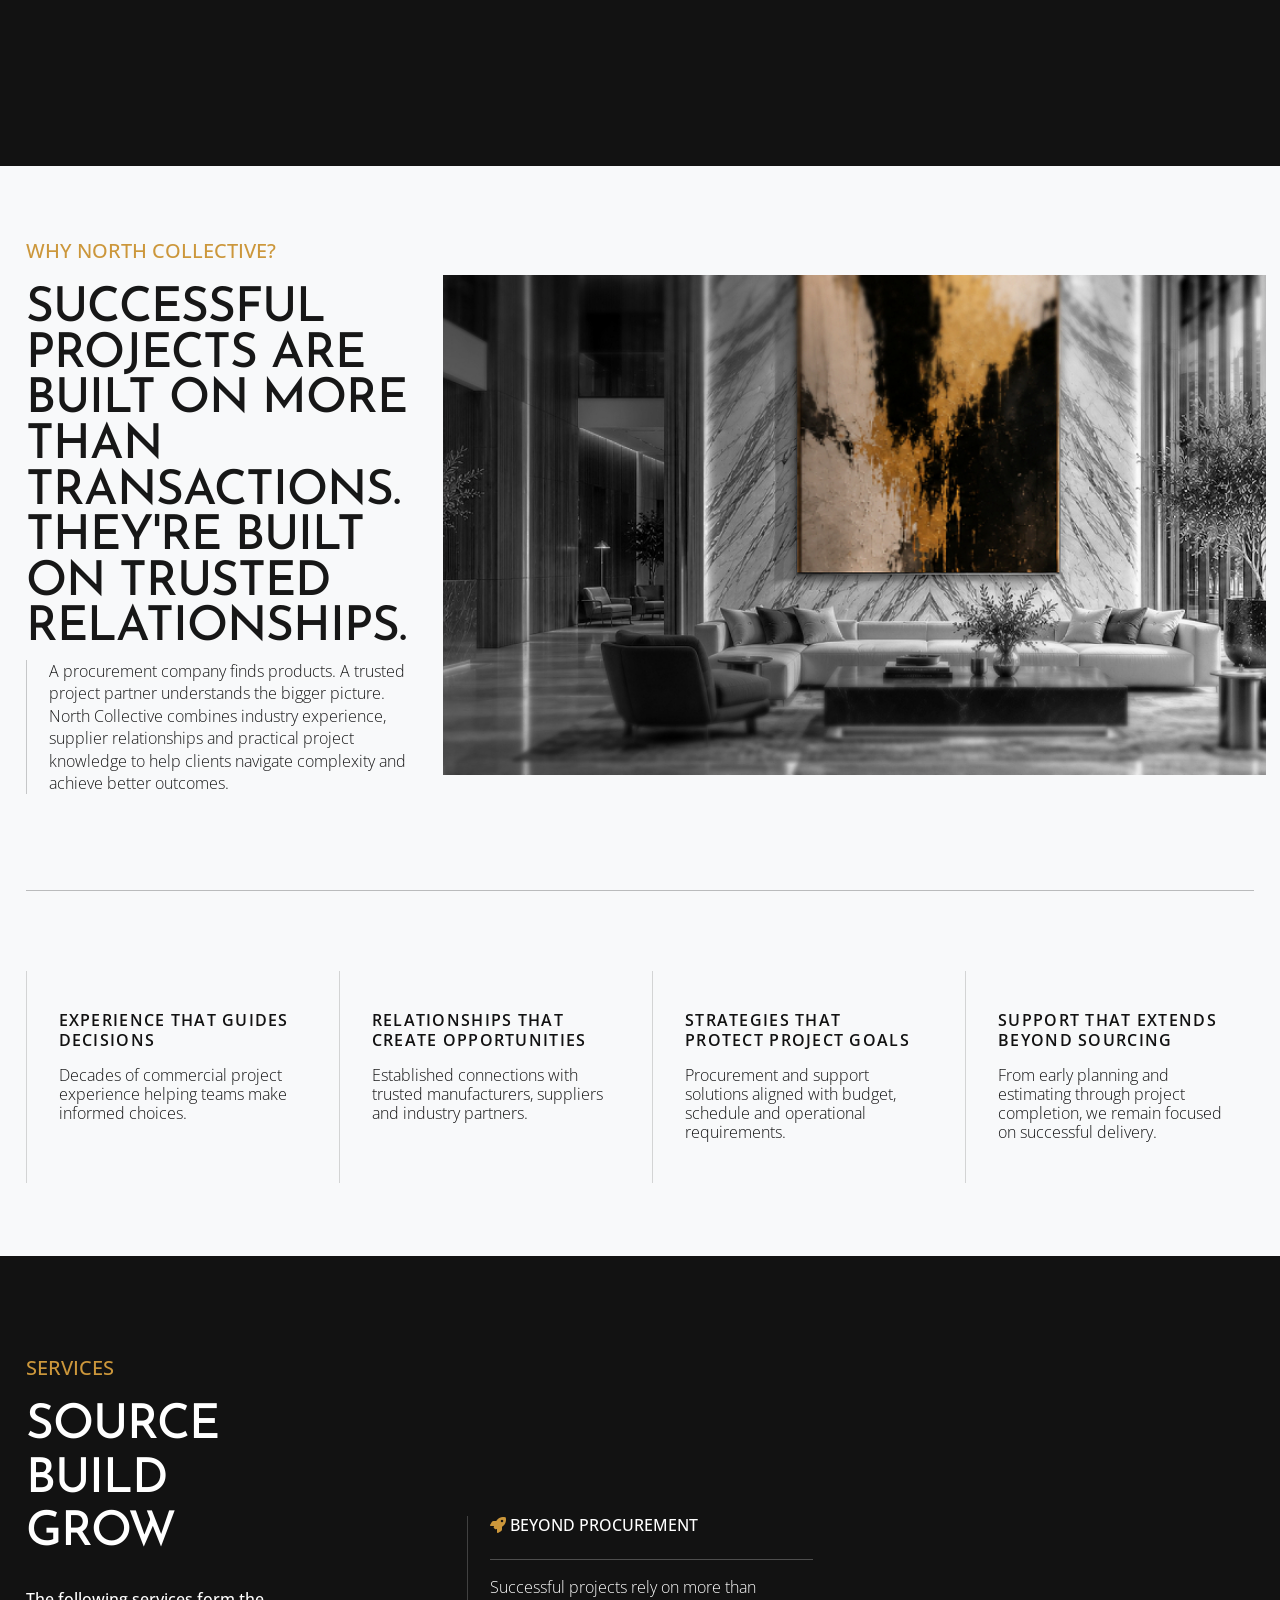
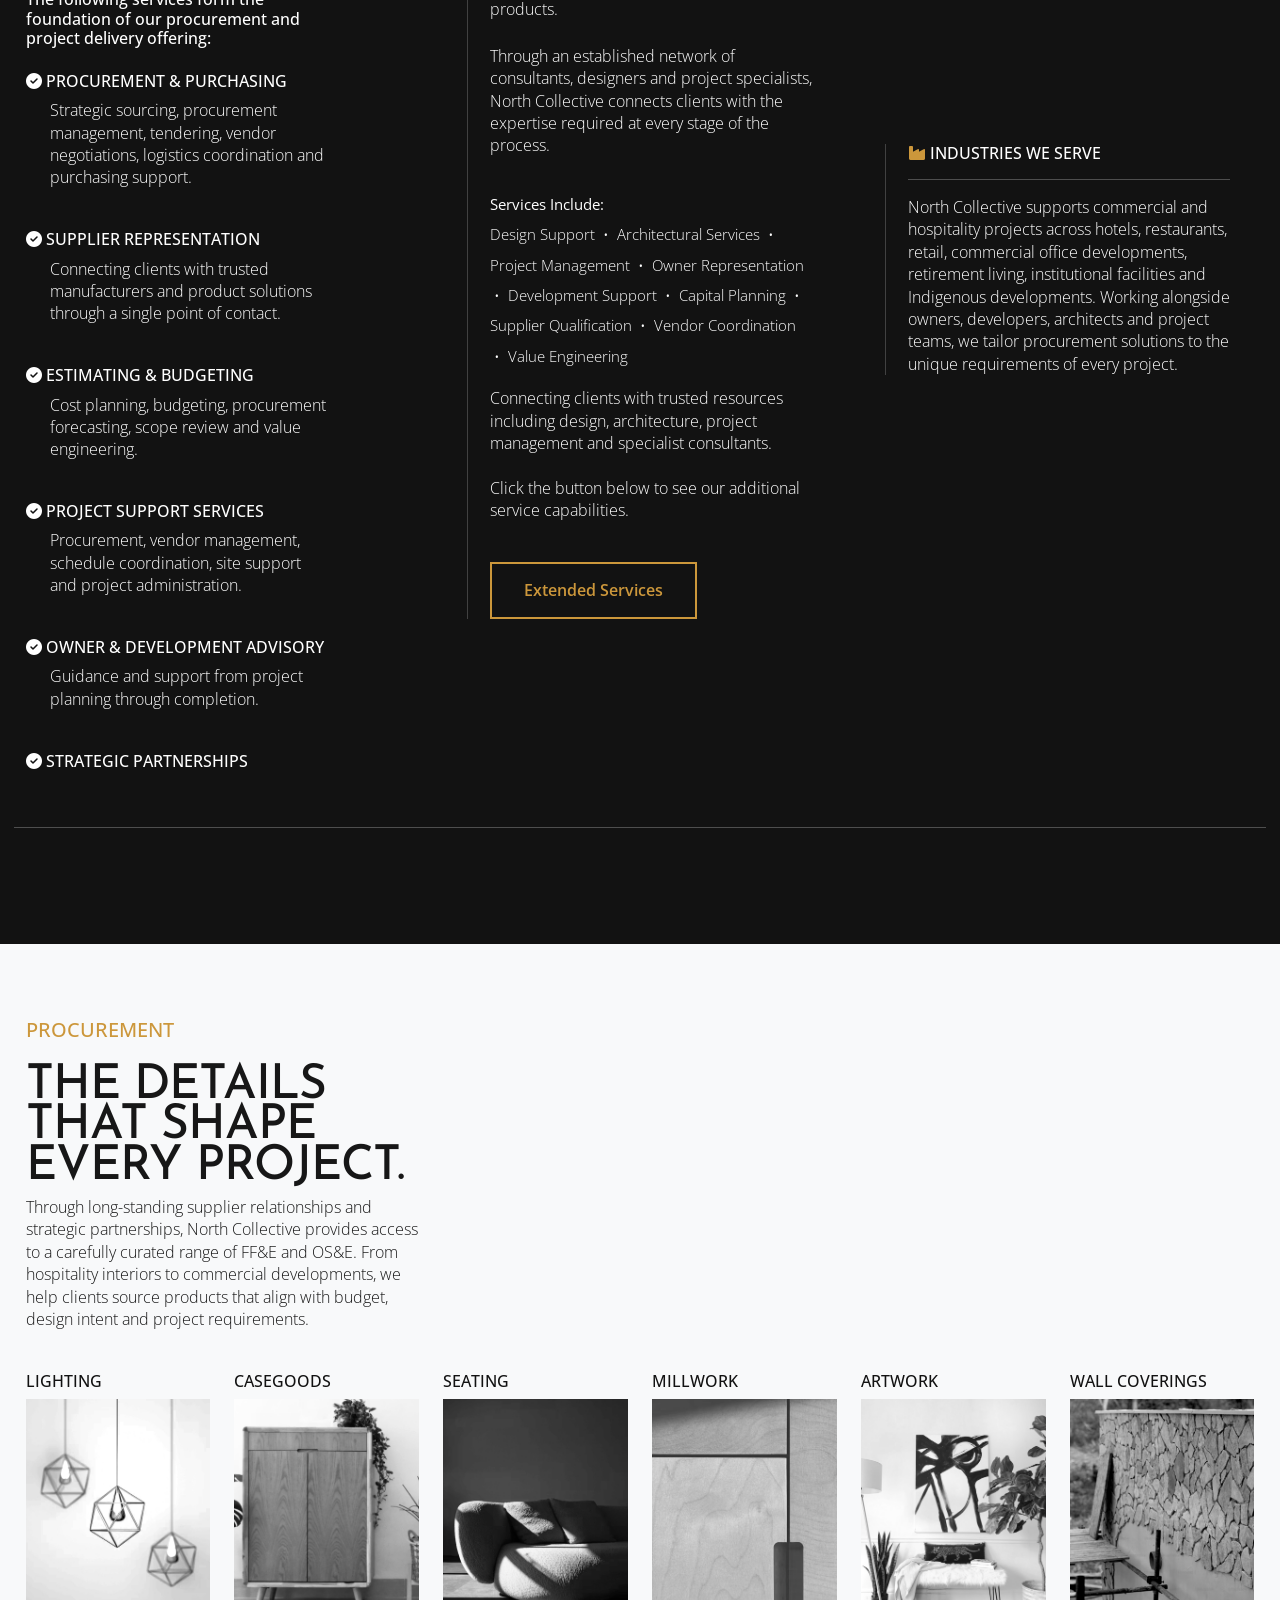
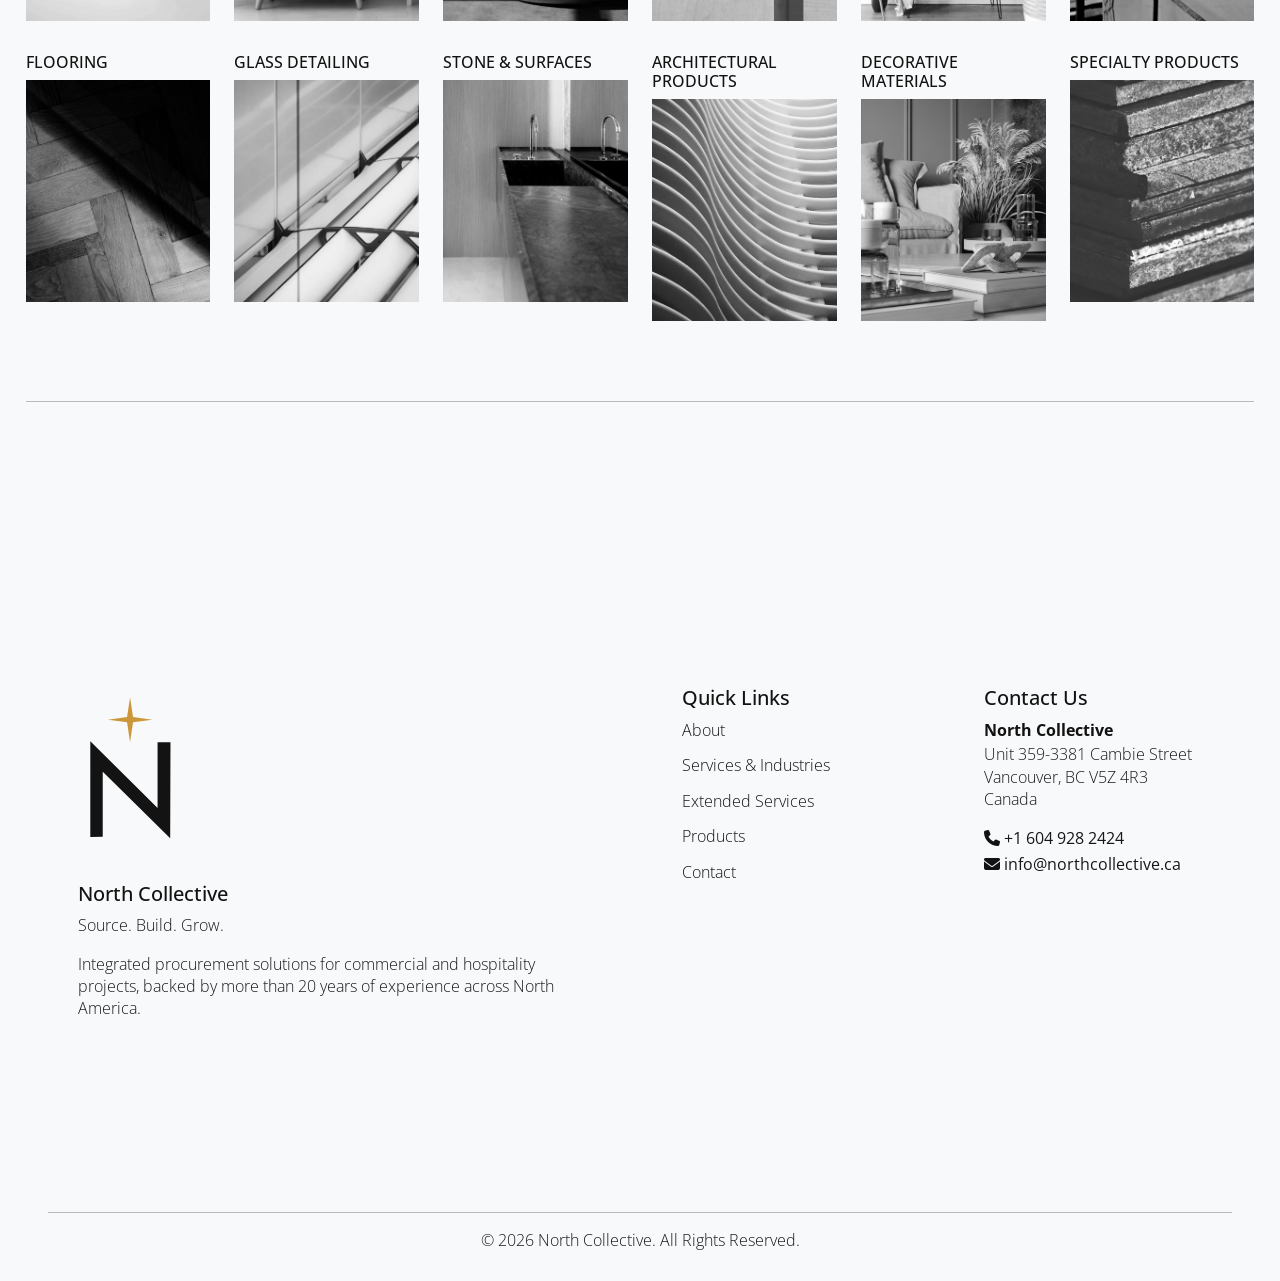
==== commit e2ca1f5d: "updated address" ====
--- a/index.html
+++ b/index.html
@@ -692,7 +692,7 @@
                      <div class="company-info">
                         <strong>North Collective</strong>
                         <p>
-                           #359-3881 Cambie Street<br />
+                           Unit 359-3381 Cambie Street<br />
                            Vancouver, BC V5Z 4R3<br />
                            Canada
                         </p>
